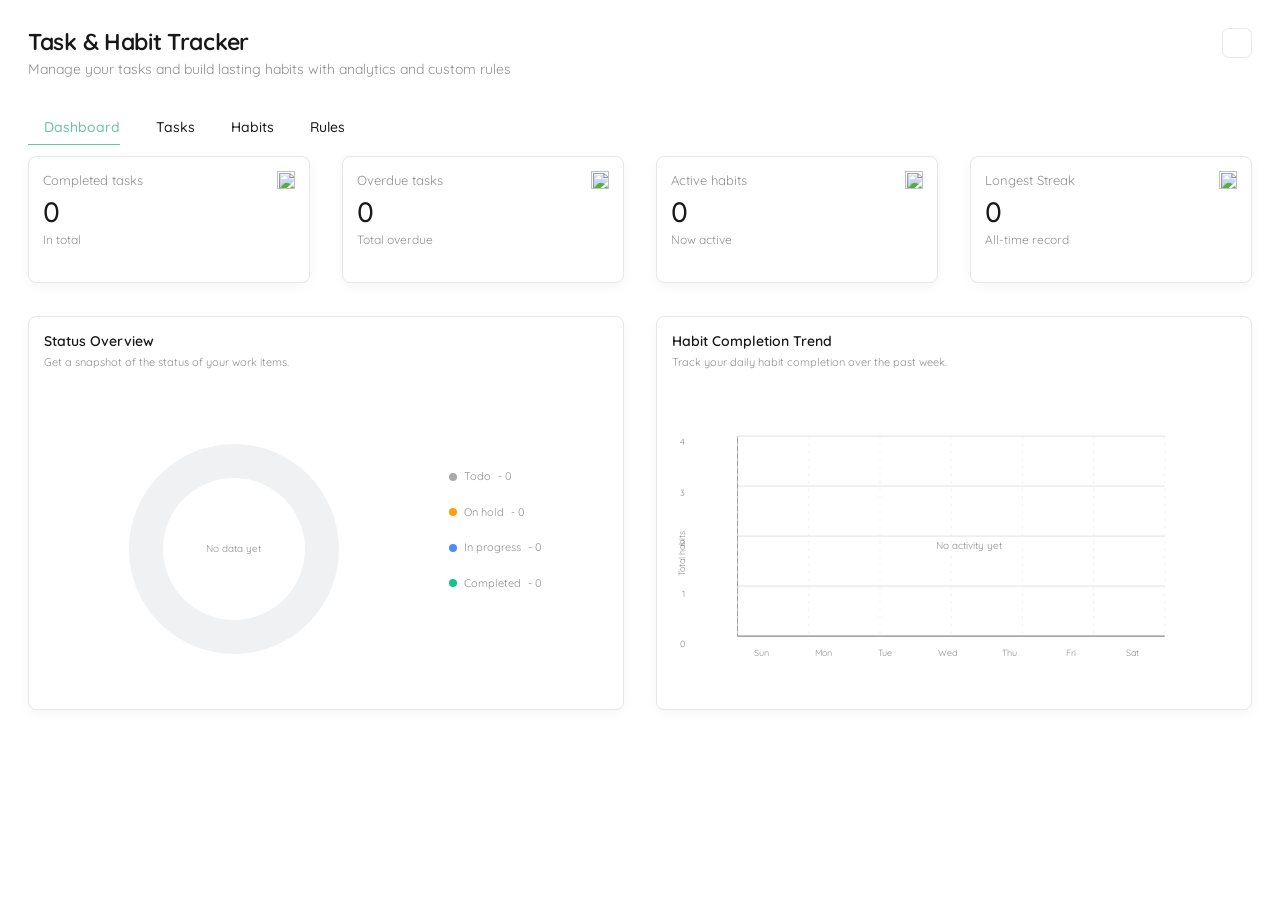
==== home.html @ b9ec8004 "TASK and HABBIT Tracker" ====
<!DOCTYPE html>
<html lang="en">
<head>
<meta charset="UTF-8">
<meta name="viewport" content="width=device-width, initial-scale=1.0">

<title>Task & Habit Tracker</title>
<link rel="preconnect" href="https://fonts.googleapis.com">
<link rel="preconnect" href="https://fonts.gstatic.com" crossorigin>
<link href="https://fonts.googleapis.com/css2?family=Lora:ital,wght@0,400..700;1,400..700&family=Manrope:wght@200..800&family=Quicksand:wght@300..700&display=swap" rel="stylesheet">
<script src="app.js"></script>
<link rel="stylesheet" href="styles.css">
</head>

<body>

<div class="app">

    <!-- HEADER -->
    <header class="header">
        <div class="brand">
            <h1>Task & Habit Tracker</h1>
            <p>Manage your tasks and build lasting habits with analytics and custom rules</p>
        </div>
        <button class="theme-button" id="themeButton" title="Toggle dark mode"></button>
    </header>

    <!-- NAVIGATION -->
    <nav class="nav">
        <button class="nav-button active" data-page="dashboard">
            <span id="dashboardIcon"></span> Dashboard
        </button>
        <button class="nav-button" data-page="tasks">
            <span id="tasksIcon"></span> Tasks
        </button>
        <button class="nav-button" data-page="habits">
            <span id="habitsIcon"></span> Habits
        </button>
        <button class="nav-button" data-page="rules">
            <span id="rulesIcon"></span> Rules
        </button>
    </nav>

    <!-- DASHBOARD -->
    <main class="page active" id="dashboard">
        <section class="stats">
            <div class="stat-card">
                <div>
                    <div class="stat-label">Completed tasks</div>
                    <div class="stat-value" id="completedCount">0</div>
                    <div class="stat-description">In total</div>
                </div>
                <span class="stat-icon green" id="completedIcon"></span>
            </div>

            <div class="stat-card">
                <div>
                    <div class="stat-label">Overdue tasks</div>
                    <div class="stat-value" id="overdueCount">0</div>
                    <div class="stat-description">Total overdue</div>
                </div>
                <span class="stat-icon red" id="overdueIcon"></span>
            </div>

            <div class="stat-card">
                <div>
                    <div class="stat-label">Active habits</div>
                    <div class="stat-value" id="activeHabitCount">0</div>
                    <div class="stat-description">Now active</div>
                </div>
                <span class="stat-icon blue" id="habitIcon"></span>
            </div>

            <div class="stat-card">
                <div>
                    <div class="stat-label">Longest Streak</div>
                    <div class="stat-value" id="longestStreak">0</div>
                    <div class="stat-description">All-time record</div>
                </div>
                <span class="stat-icon orange" id="streakIcon"></span>
            </div>
        </section>

        <section class="chart-grid">
            <!-- STATUS CHART -->
            <div class="chart-card">
                <div class="chart-title">Status Overview</div>
                <div class="chart-subtitle">Get a snapshot of the status of your work items.</div>

                <div class="donut-area">
                    <div class="donut" id="donutChart" aria-label="Task status chart has no data yet">
                        <span class="donut-empty-label">No data yet</span>
                    </div>

                    <div class="legend">
                        <div class="legend-row">
                            <span class="legend-dot gray"></span>
                            Todo <span id="todoLegendCount">(0)</span>
                        </div>
                        <div class="legend-row">
                            <span class="legend-dot orange"></span>
                            On hold <span id="holdLegendCount">(0)</span>
                        </div>
                        <div class="legend-row">
                            <span class="legend-dot blue"></span>
                            In progress <span id="progressLegendCount">(0)</span>
                        </div>
                        <div class="legend-row">
                            <span class="legend-dot green"></span>
                            Completed <span id="completeLegendCount">(0)</span>
                        </div>
                    </div>
                </div>
            </div>

            <!-- HABIT CHART -->
            <div class="chart-card">
                <div class="chart-title">Habit Completion Trend</div>
                <div class="chart-subtitle">Track your daily habit completion over the past week.</div>

                <div class="chart-plot">
                    <div class="chart-y-title">Total habits</div>
                    <div class="chart-y-ticks" aria-hidden="true">
                        <span>4</span><span>3</span><span>2</span><span>1</span><span>0</span>
                    </div>
                    <div class="line-chart">
                        <svg viewBox="0 0 600 200" preserveAspectRatio="none">
                            <line x1="40" y1="12"  x2="520" y2="12"  class="grid-line" />
                            <line x1="40" y1="52"  x2="520" y2="52"  class="grid-line" />
                            <line x1="40" y1="92"  x2="520" y2="92"  class="grid-line" />
                            <line x1="40" y1="132" x2="520" y2="132" class="grid-line" />
                            <line x1="40" y1="172" x2="520" y2="172" class="grid-line" />

                            <line x1="40" y1="12" x2="40" y2="172" class="axis-line" />
                            <line x1="40" y1="172" x2="520" y2="172" class="axis-line" />

                            <line x1="40"  y1="12" x2="40"  y2="172" class="vertical-grid-line" />
                            <line x1="120" y1="12" x2="120" y2="172" class="vertical-grid-line" />
                            <line x1="200" y1="12" x2="200" y2="172" class="vertical-grid-line" />
                            <line x1="280" y1="12" x2="280" y2="172" class="vertical-grid-line" />
                            <line x1="360" y1="12" x2="360" y2="172" class="vertical-grid-line" />
                            <line x1="440" y1="12" x2="440" y2="172" class="vertical-grid-line" />
                            <line x1="520" y1="12" x2="520" y2="172" class="vertical-grid-line" />

                            <polyline id="habitLine" class="chart-line" points="" />
                        </svg>

                        <div class="chart-tooltip" id="chartTooltip"></div>
                        <div class="chart-empty-state">No activity yet</div>
                    </div>

                    <div class="chart-day-labels" aria-hidden="true">
                        <span>Thu</span><span>Fri</span><span>Sat</span><span>Sun</span><span>Mon</span><span>Tue</span><span>Wed</span>
                    </div>
                </div>
            </div>
        </section>
    </main>

    <!-- TASK PAGE -->
    <main class="page" id="tasks">
        <section class="toolbar">
            <div class="filters">
                <div class="filter-label">
                    <span id="filterIcon"></span> Filters:
                </div>
                <select class="select" id="statusFilter">
                    <option value="all">All Status</option>
                    <option value="todo">Todo</option>
                    <option value="in progress">In progress</option>
                    <option value="on hold">On hold</option>
                    <option value="completed">Completed</option>
                </select>

                <select class="select" id="priorityFilter">
                    <option value="all">All Priority</option>
                    <option value="high">High</option>
                    <option value="medium">Medium</option>
                    <option value="low">Low</option>
                </select>
            </div>

            <div class="sort">
                <span id="sortIcon"></span> Sort by:
                <select class="select" id="sortSelect">
                    <option value="created">Created at</option>
                    <option value="due">Due date</option>
                    <option value="priority">Priority</option>
                    <option value="title">Title</option>
                    <option value="manual">Manual order</option>
                </select>
            </div>
        </section>

        <section>
            <div class="tasks-heading">
                <h2>Tasks</h2>
                <div class="task-actions">
                    <label class="search">
                        <span id="searchIcon"></span>
                        <input id="searchInput" type="text" placeholder="Search">
                    </label>
                    <button class="add-button" id="addTaskButton">
                        <span id="plusIcon"></span> Add task
                    </button>
                </div>
            </div>

            <div class="task-list" id="taskList"></div>
        </section>
    </main>

    <!-- HABITS PAGE -->
    <main class="page" id="habits">
        <section class="habit-toolbar">
            <div class="filters">
                <span class="filter-label">Filters:</span>
                <select class="select" id="habitFrequencyFilter" aria-label="Filter habits by frequency">
                    <option value="all">All Frequency</option>
                    <option value="daily">Daily</option>
                    <option value="weekly">Weekly</option>
                    <option value="custom">Custom</option>
                </select>
            </div>
            <label class="sort">
                <span id="habitSortIcon"></span> Sort by:
                <select class="select" id="habitSort" aria-label="Sort habits">
                    <option value="streak">Streak</option>
                    <option value="created">Created at</option>
                    <option value="asc">Ascending</option>
                    <option value="desc">Descending</option>
                </select>
            </label>
        </section>

        <div class="page-section-heading">
            <h2>Habits</h2>
            <div class="task-actions">
                <label class="search">
                    <span id="habitSearchIcon"></span>
                    <input id="habitSearch" type="search" placeholder="Search" aria-label="Search habits">
                </label>
                <button class="add-button" id="addHabitButton"><span id="habitPlusIcon"></span>Add habit</button>
            </div>
        </div>

        <div class="habit-list" id="habitList"></div>
    </main>

    <!-- RULES PAGE -->
    <main class="page" id="rules">
        <section class="habit-toolbar rules-toolbar">
            <div class="filters">
                <span class="filter-label">Filters:</span>
                <select class="select" id="ruleStatusFilter" aria-label="Filter rules by status">
                    <option value="all">All Status</option>
                    <option value="active">Active</option>
                    <option value="inactive">Inactive</option>
                </select>
                <select class="select" id="ruleSectionFilter" aria-label="Filter rules by section">
                    <option value="all">All Sections</option>
                    <option value="task">Task</option>
                    <option value="habit">Habit</option>
                </select>
            </div>
            <label class="sort">
                <span id="ruleSortIcon"></span> Sort by:
                <select class="select" id="ruleSort" aria-label="Sort rules">
                    <option value="asc">Ascending</option>
                    <option value="desc">Descending</option>
                </select>
            </label>
        </section>

        <div class="page-section-heading">
            <h2>Rules</h2>
            <div class="task-actions">
                <label class="search">
                    <input id="ruleSearch" type="search" placeholder="Search" aria-label="Search rules">
                </label>
                <button class="add-button" id="addRuleButton"><span id="rulePlusIcon"></span>Add rule</button>
            </div>
        </div>

        <div class="rules-list" id="rulesList"></div>
    </main>

</div>

<!-- TASK MODAL -->
<div class="overlay" id="taskModal">
    <div class="modal">
        <div class="modal-header">
            <div>
                <div class="modal-title" id="modalTitle">Add task</div>
                <div class="modal-subtitle">Add a new task with details, priority, and due date.</div>
            </div>
            <button class="close" id="closeModal">X</button>
        </div>

        <form id="taskForm">
            <div class="form-group">
                <label class="form-label">Task title <span class="required">*</span></label>
                <input class="input" id="taskTitle">
                <div class="error-message" id="titleError">Please fill this field</div>
            </div>

            <div class="form-group">
                <label class="form-label">Description</label>
                <textarea class="textarea" id="taskDescription"></textarea>
            </div>

            <div class="form-group">
                <label class="form-label">Due date <span class="required">*</span></label>
                <input class="input" id="taskDate" type="date">
                <div class="error-message" id="dateError">Please fill this field</div>
            </div>

            <div class="form-group">
                <label class="form-label">Priority <span class="required">*</span></label>
                <select class="form-select" id="taskPriority">
                    <option value="">Select priority</option>
                    <option value="high">High</option>
                    <option value="medium">Medium</option>
                    <option value="low">Low</option>
                </select>
                <div class="error-message" id="priorityError">Please fill this field</div>
            </div>

            <div class="form-group">
                <label class="form-label">Status</label>
                <select class="form-select" id="taskStatus">
                    <option value="todo">Todo</option>
                    <option value="in progress">In progress</option>
                    <option value="on hold">On hold</option>
                    <option value="completed">Completed</option>
                </select>
            </div>

            <div class="modal-actions">
                <button type="button" class="cancel" id="cancelModal">Cancel</button>
                <button type="submit" class="submit"><span id="submitText">Submit</span></button>
            </div>
        </form>
    </div>
</div>

<!-- HABIT EDITOR -->
<div class="overlay" id="habitModal">
    <div class="modal">
        <div class="modal-header">
            <div>
                <div class="modal-title" id="habitModalTitle">Add habit</div>
                <div class="modal-subtitle">Create a habit to track your weekly progress.</div>
            </div>
            <button class="close" type="button" data-close-habit aria-label="Close">X</button>
        </div>
        <form id="habitForm" novalidate>
            <div class="form-group">
                <label class="form-label" for="habitName">Habit name <span class="required">*</span></label>
                <input class="input" id="habitName" maxlength="80" placeholder="e.g. Morning workout">
                <div class="error-message" id="habitNameError">Please fill this field</div>
            </div>
            <div class="form-group">
                <label class="form-label" for="habitDescription">Description</label>
                <textarea class="textarea" id="habitDescription" rows="3" placeholder="Add a short description"></textarea>
            </div>
            <div class="form-group">
                <label class="form-label" for="habitFrequency">Frequency <span class="required">*</span></label>
                <select class="form-select" id="habitFrequency">
                    <option value="daily">Daily</option>
                    <option value="weekly">Weekly</option>
                    <option value="custom">Custom</option>
                </select>
            </div>
            <div class="form-group hidden" id="habitWeeklyDayGroup">
                <label class="form-label" for="habitWeeklyDay">Choose a day</label>
                <select class="form-select" id="habitWeeklyDay">
                    <option value="Mon">Monday</option><option value="Tue">Tuesday</option><option value="Wed">Wednesday</option><option value="Thu">Thursday</option><option value="Fri">Friday</option><option value="Sat">Saturday</option><option value="Sun">Sunday</option>
                </select>
            </div>
            <fieldset class="form-group day-picker hidden" id="habitDaysGroup">
                <legend class="form-label">Choose days</legend>
                <div class="weekday-options">
                    <label><input type="checkbox" name="habitDay" value="Mon"> Monday</label>
                    <label><input type="checkbox" name="habitDay" value="Tue"> Tuesday</label>
                    <label><input type="checkbox" name="habitDay" value="Wed"> Wednesday</label>
                    <label><input type="checkbox" name="habitDay" value="Thu"> Thursday</label>
                    <label><input type="checkbox" name="habitDay" value="Fri"> Friday</label>
                    <label><input type="checkbox" name="habitDay" value="Sat"> Saturday</label>
                    <label><input type="checkbox" name="habitDay" value="Sun"> Sunday</label>
                </div>
            </fieldset>
            <div class="modal-actions">
                <button type="button" class="cancel" data-close-habit>Cancel</button>
                <button type="submit" class="submit" id="saveHabitButton">Submit</button>
            </div>
        </form>
    </div>
</div>

<!-- RULE BUILDER -->
<div class="overlay" id="ruleModal">
    <div class="modal rule-modal">
        <div class="modal-header">
            <div>
                <div class="modal-title" id="ruleModalTitle">Add rule</div>
                <div class="modal-subtitle">Choose what to watch and what should happen.</div>
            </div>
            <button class="close" type="button" data-close-rule aria-label="Close">X</button>
        </div>
        <form id="ruleForm" novalidate>
            <div class="form-group">
                <label class="form-label" for="ruleName">Rule name <span class="required">*</span></label>
                <input class="input" id="ruleName" maxlength="80" placeholder="e.g. Urgent tasks alert">
                <div class="error-message" id="ruleNameError">Please fill this field</div>
            </div>
            <div class="form-group">
                <label class="form-label" for="ruleDescription">Description</label>
                <textarea class="textarea" id="ruleDescription" rows="2" placeholder="Describe what this rule does"></textarea>
            </div>
            <div class="form-group">
                <label class="form-label" for="ruleTarget">Choose section</label>
                <select class="form-select" id="ruleTarget"><option value="task">Task</option><option value="habit">Habit</option></select>
            </div>
            <section class="condition-builder">
                <div class="builder-heading"><strong>Condition</strong><select class="form-select logic-select" id="ruleLogic" aria-label="Condition logic"><option value="AND">AND</option><option value="OR">OR</option></select></div>
                <div id="ruleConditions"></div>
                <button class="text-link" type="button" id="addConditionButton"><span id="addConditionIcon"></span>Add condition</button>
            </section>
            <div class="form-row rule-action-row">
                <div class="form-group">
                    <label class="form-label" for="ruleAction">Action</label>
                    <select class="form-select" id="ruleAction"><option value="highlight">Highlight</option><option value="badge">Show badge</option></select>
                </div>
                <div class="form-group">
                    <label class="form-label" for="ruleColor">Color</label>
                    <select class="form-select" id="ruleColor"><option value="red">Red</option><option value="orange">Orange</option><option value="blue">Blue</option><option value="green">Green</option></select>
                </div>
            </div>
            <div class="modal-actions">
                <button type="button" class="cancel" data-close-rule>Cancel</button>
                <button type="submit" class="submit" id="saveRuleButton">Submit</button>
            </div>
        </form>
    </div>
</div>

<!-- DELETE MODAL -->
<div class="overlay" id="deleteModal">
    <div class="modal delete-modal">
        <div class="modal-header">
            <div class="modal-title">Delete</div>
            <button class="close" id="closeDelete">X</button>
        </div>
        <p id="deleteText">Are you sure you want to delete this item?</p>
        <div class="delete-actions">
            <button class="cancel" id="cancelDelete">Cancel</button>
            <button class="delete-confirm" id="confirmDelete">Delete</button>
        </div>
    </div>
</div>

<!-- TOAST -->
<div class="toast-container" id="toastContainer"></div>

<script>
/* =========================================
   ICONS
========================================= */
const icons = {
    dashboard: assetIcon("dashboard"),
    tasks: assetIcon("task"),
    habits: assetIcon("habits"),
    rules: assetIcon("rules"),
    check: assetIcon("completed"),
    alert: assetIcon("important"),
    target: assetIcon("habits_tracker"),
    flame: assetIcon("streak"),
    filter: assetIcon("filter"),
    sort: assetIcon("sort"),
    search: assetIcon("search"),
    plus: assetIcon("add_task"),
    calendar: assetIcon("calendar"),
    edit: assetIcon("edit"),
    trash: assetIcon("delete"),
    addCondition: assetIcon("add_condition"),
    moon: assetIcon("dark_theme"),
    sun: assetIcon("light_theme"),
    chevron: `<svg viewBox="0 0 24 24" fill="none" stroke="currentColor" stroke-width="1.8"><path d="m9 6 6 6-6 6"/></svg>`,
    grip: `<svg viewBox="0 0 24 24" fill="currentColor"><circle cx="8" cy="7" r="1.3"/><circle cx="16" cy="7" r="1.3"/><circle cx="8" cy="12" r="1.3"/><circle cx="16" cy="12" r="1.3"/><circle cx="8" cy="17" r="1.3"/><circle cx="16" cy="17" r="1.3"/></svg>`,
    habit_page: assetIcon("habits_tracker"),
    up:assetIcon("up"),
    down:assetIcon("down")
};

function assetIcon(filename) {
    return `<img class="asset-icon" src="./assests/${filename}.svg" alt="" aria-hidden="true">`;
}

dashboardIcon.innerHTML = icons.dashboard;
tasksIcon.innerHTML = icons.tasks;
habitsIcon.innerHTML = icons.habits;
rulesIcon.innerHTML = icons.rules;
completedIcon.innerHTML = icons.check;
overdueIcon.innerHTML = icons.alert;
habitIcon.innerHTML = icons.target;
streakIcon.innerHTML = icons.flame;
filterIcon.innerHTML = icons.filter;
sortIcon.innerHTML = icons.sort;
searchIcon.innerHTML = icons.search;
plusIcon.innerHTML = icons.plus;

/* =========================================
   DATA LOAD & STORAGE
========================================= */
function loadData(key) {
    try {
        const savedData = localStorage.getItem(key);
        return savedData ? JSON.parse(savedData) : [];
    } catch (error) {
        console.error(`Error loading ${key}:`, error);
        return [];
    }
}

let tasks = loadData("taskHabitTasks");
let habits = loadData("taskHabitHabits");
let rules = loadData("taskHabitRules");

let editingId = null;
let deletingTarget = null; // { type: 'task'|'habit'|'rule', id: id }
let editingHabitId = null;
let editingRuleId = null;

function saveTasks() { localStorage.setItem("taskHabitTasks", JSON.stringify(tasks)); }
function saveHabits() { localStorage.setItem("taskHabitHabits", JSON.stringify(habits)); }
function saveRules() { localStorage.setItem("taskHabitRules", JSON.stringify(rules)); }

function localDateKey(date = new Date()) {
    const year = date.getFullYear();
    const month = String(date.getMonth() + 1).padStart(2, "0");
    const day = String(date.getDate()).padStart(2, "0");
    return `${year}-${month}-${day}`;
}

function daysAgo(days) {
    const date = new Date();
    date.setDate(date.getDate() - days);
    return localDateKey(date);
}

function lastSevenDays() {
    return Array.from({ length: 7 }, (_, index) => {
        const date = new Date();
        date.setDate(date.getDate() - (6 - index));
        return {
            key: localDateKey(date),
            date: date.getDate(),
            weekday: date.toLocaleDateString("en-US", { weekday: "short" })
        };
    });
}

function habitIsDue(habit, date = new Date()) {
    const weekday = date.toLocaleDateString("en-US", { weekday: "short" });
    if (habit.frequency === "weekly") return weekday === (habit.weeklyDay || habit.days?.[0] || "Mon");
    if (habit.frequency !== "custom") return true;
    return (habit.days || []).includes(weekday);
}

function habitStreak(habit) {
    const completed = new Set(habit.completedDates || []);
    if (habit.frequency === "weekly") {
        const currentWeek = new Date();
        currentWeek.setHours(0, 0, 0, 0);
        currentWeek.setDate(currentWeek.getDate() - ((currentWeek.getDay() + 6) % 7));
        let streak = 0;
        for (let index = 0; index < 520; index++) {
            const start = new Date(currentWeek);
            start.setDate(start.getDate() - index * 7);
            const doneThisWeek = [...completed].some(key => {
                const date = new Date(`${key}T00:00:00`);
                return date >= start && date < new Date(start.getTime() + 7 * 86400000);
            });
            if (!doneThisWeek) {
                if (index === 0) continue;
                break;
            }
            streak++;
        }
        return streak;
    }
    let date = new Date();
    date.setHours(0, 0, 0, 0);
    if (!completed.has(localDateKey(date))) date.setDate(date.getDate() - 1);
    let streak = 0;
    for (let day = 0; day < 3660; day++) {
        if (habitIsDue(habit, date)) {
            if (!completed.has(localDateKey(date))) break;
            streak++;
        }
        date.setDate(date.getDate() - 1);
    }
    return streak;
}

function ruleMatches(rule, item) {
    const tests = (rule.conditions || []).map(condition => {
        let actual = item[condition.field];
        let expected = condition.value;
        if (condition.field === "streak") actual = habitStreak(item);
        if (condition.field === "completedToday") actual = (item.completedDates || []).includes(localDateKey());
        if (condition.value === "today") expected = localDateKey();
        if (condition.value === "yesterday") expected = daysAgo(1);
        if (condition.field === "streak") expected = Number(expected);
        switch (condition.operator) {
            case "notEquals": return String(actual) !== String(expected);
            case "lt": return condition.field === "streak" ? Number(actual) < Number(expected) : String(actual) < String(expected);
            case "lte": return condition.field === "streak" ? Number(actual) <= Number(expected) : String(actual) <= String(expected);
            case "gt": return condition.field === "streak" ? Number(actual) > Number(expected) : String(actual) > String(expected);
            case "gte": return condition.field === "streak" ? Number(actual) >= Number(expected) : String(actual) >= String(expected);
            case "contains": return String(actual).toLowerCase().includes(String(expected).toLowerCase());
            default: return String(actual) === String(expected);
        }
    });
    if (!tests.length) return false;
    return rule.logic === "OR" ? tests.some(Boolean) : tests.every(Boolean);
}

function matchingRule(section, item, action) {
    return rules.find(rule => rule.enabled && rule.section === section && rule.action === action && ruleMatches(rule, item));
}

/* =========================================
   NAVIGATION & THEME
========================================= */
document.querySelectorAll(".nav-button").forEach(button => {
    button.addEventListener("click", () => {
        const page = button.dataset.page;
        document.querySelectorAll(".nav-button").forEach(btn => btn.classList.remove("active"));
        document.querySelectorAll(".page").forEach(section => section.classList.remove("active"));
        button.classList.add("active");
        document.getElementById(page).classList.add("active");
    });
});

function updateThemeIcon() {
    themeButton.innerHTML = document.body.classList.contains("dark") ? icons.sun : icons.moon;
}
updateThemeIcon();

themeButton.addEventListener("click", () => {
    document.body.classList.toggle("dark");
    localStorage.setItem("darkMode", document.body.classList.contains("dark"));
    updateThemeIcon();
});

if (localStorage.getItem("darkMode") === "true") {
    document.body.classList.add("dark");
    updateThemeIcon();
}

/* =========================================
   TASKS
========================================= */
function getFilteredTasks() {
    const search = document.getElementById("searchInput").value.trim().toLowerCase();
    const status = document.getElementById("statusFilter").value;
    const priority = document.getElementById("priorityFilter").value;
    const sort = document.getElementById("sortSelect").value;
    const filtered = tasks.filter(task => {
        const matchesSearch = (task.title || "").toLowerCase().includes(search) || (task.description || "").toLowerCase().includes(search);
        return matchesSearch && (status === "all" || task.status === status) && (priority === "all" || task.priority === priority);
    });
    if (sort === "created") filtered.sort((a, b) => (b.createdAt || 0) - (a.createdAt || 0));
    else if (sort === "due") filtered.sort((a, b) => new Date(a.dueDate) - new Date(b.dueDate));
    else if (sort === "title") filtered.sort((a, b) => a.title.localeCompare(b.title));
    else if (sort === "priority") {
        const values = { high: 1, medium: 2, low: 3 };
        filtered.sort((a, b) => values[a.priority] - values[b.priority]);
    }
    return filtered;
}

function renderTasks() {
    const list = document.getElementById("taskList");
    const filtered = getFilteredTasks();

    if (!filtered.length) {
        list.innerHTML = `
            <div class="empty">
                <div class="empty-icon">${icons.tasks}</div>
                <div class="empty-text">No tasks found. Create your first task to get started</div>
            </div>`;
        return;
    }

    list.innerHTML = filtered.map(createTaskHTML).join("");
    attachTaskEvents();
}

function createTaskHTML(task, index) {
    const highlightRule = matchingRule("task", task, "highlight");
    const priorityText = task.priority ? (task.priority.charAt(0).toUpperCase() + task.priority.slice(1)) : "None";
    const date = task.dueDate ? new Date(task.dueDate).toLocaleDateString("en-GB") : "No Date";
    const moveUpDisabled = index === 0 ? "disabled" : "";
    const moveDownDisabled = index === getFilteredTasks().length - 1 ? "disabled" : "";

    return `
        <article class="task-card ${highlightRule ? `rule-highlight-${highlightRule.color}` : ""}" draggable="true" data-id="${task.id}">
            <div class="task-top">
                <div class="drag-handle">${icons.grip}</div>
                <div class="task-main">
                    <div class="task-title">${escapeHTML(task.title)}</div>
                    <div class="task-description">${escapeHTML(task.description || "")}</div>
                    <div class="task-meta">
                        <span class="badge ${task.priority}">${priorityText}</span>
                        <span class="date">${icons.calendar} ${date}</span>
                    </div>
                </div>
                <div class="task-controls">
                    <button class="move-task move-task-up" title="Move up" aria-label="Move task up" ${moveUpDisabled}>${icons.up}</button>
                    <button class="move-task move-task-down" title="Move down" aria-label="Move task down" ${moveDownDisabled}>${icons.down}</button>
                    <button class="icon-button expand-task" title="Expand">${icons.chevron}</button>
                    <button class="icon-button edit-task" title="Edit">${icons.edit}</button>
                    <button class="icon-button delete delete-task" title="Delete">${icons.trash}</button>
                </div>
            </div>

            <div class="status-row">
                <span class="status-label">Status</span>
                <select class="status-select inline-status" data-id="${task.id}">
                    <option value="todo" ${task.status === "todo" ? "selected" : ""}>Todo</option>
                    <option value="in progress" ${task.status === "in progress" ? "selected" : ""}>In progress</option>
                    <option value="on hold" ${task.status === "on hold" ? "selected" : ""}>On hold</option>
                    <option value="completed" ${task.status === "completed" ? "selected" : ""}>Completed</option>
                </select>
            </div>

            <button class="subtasks-toggle">
                ${icons.chevron} Subtasks (${(task.subtasks || []).length})
            </button>

            <div class="subtask-area">
                <div class="subtask-input-row">
                    <input class="subtask-input" placeholder="Add subtask">
                    <button class="subtask-add">${icons.plus}</button>
                </div>
                <div class="subtask-list">
                    ${(task.subtasks || []).map((sub, subIndex) => `
                        <label class="subtask">
                            <input type="checkbox" ${sub.completed ? "checked" : ""} data-subtask="${subIndex}">
                            <span>${escapeHTML(sub.title)}</span>
                        </label>
                    `).join("")}
                </div>
            </div>
        </article>`;
}

function attachTaskEvents() {
    document.querySelectorAll(".expand-task").forEach(button => {
        button.addEventListener("click", e => {
            e.stopPropagation();
            button.closest(".task-card").classList.toggle("expanded");
        });
    });

    document.querySelectorAll(".edit-task").forEach(button => {
        button.addEventListener("click", e => {
            e.stopPropagation();
            const id = Number(button.closest(".task-card").dataset.id);
            openEditModal(id);
        });
    });

    document.querySelectorAll(".delete-task").forEach(button => {
        button.addEventListener("click", e => {
            e.stopPropagation();
            const id = Number(button.closest(".task-card").dataset.id);
            openGenericDeleteModal('task', id);
        });
    });

    document.querySelectorAll(".move-task").forEach(button => {
        button.addEventListener("click", e => {
            e.stopPropagation();
            const taskId = Number(button.closest(".task-card").dataset.id);
            const direction = button.classList.contains("move-task-up") ? "up" : "down";
            moveTask(taskId, direction);
        });
    });

    document.querySelectorAll(".inline-status").forEach(select => {
        select.addEventListener("change", () => {
            const id = Number(select.dataset.id);
            const task = tasks.find(t => t.id === id);
            if (task) {
                task.status = select.value;
                saveTasks();
                renderTasks();
                updateDashboard();
            }
        });
    });

    document.querySelectorAll(".subtasks-toggle").forEach(button => {
        button.addEventListener("click", () => button.closest(".task-card").classList.toggle("expanded"));
    });

    document.querySelectorAll(".subtask-add").forEach(button => {
        button.addEventListener("click", () => {
            const card = button.closest(".task-card");
            const id = Number(card.dataset.id);
            const input = card.querySelector(".subtask-input");
            const value = input.value.trim();
            if (!value) return;
            const task = tasks.find(t => t.id === id);
            if (task) {
                task.subtasks = task.subtasks || [];
                task.subtasks.push({ title: value, completed: false });
                saveTasks();
                renderTasks();
                const newCard = document.querySelector(`.task-card[data-id="${id}"]`);
                if (newCard) newCard.classList.add("expanded");
            }
        });
    });

    document.querySelectorAll(".subtask input").forEach(input => {
        input.addEventListener("change", () => {
            const card = input.closest(".task-card");
            const id = Number(card.dataset.id);
            const index = Number(input.dataset.subtask);
            const task = tasks.find(t => t.id === id);
            if (task && task.subtasks[index]) {
                task.subtasks[index].completed = input.checked;
                saveTasks();
            }
        });
    });

    enableDragDrop();
}

function moveTask(taskId, direction) {
    const visible = getFilteredTasks();
    const currentIndex = visible.findIndex(task => task.id === taskId);
    if (currentIndex < 0) return;
    const nextIndex = direction === "up" ? currentIndex - 1 : currentIndex + 1;
    if (nextIndex < 0 || nextIndex >= visible.length) return;
    
    const visibleIds = visible.map(task => task.id);
    const [movedId] = visibleIds.splice(currentIndex, 1);
    visibleIds.splice(nextIndex, 0, movedId);

    const visibleSet = new Set(visible.map(task => task.id));
    const reorderedVisible = visibleIds.map(id => tasks.find(task => task.id === id));
    let visibleIndex = 0;
    tasks = tasks.map(task => visibleSet.has(task.id) ? reorderedVisible[visibleIndex++] : task);

    const sortSelect = document.getElementById("sortSelect");
    if (sortSelect) sortSelect.value = "manual";
    saveTasks();
    renderTasks();
    updateDashboard();
}

function enableDragDrop() {
    const cards = document.querySelectorAll(".task-card");
    let draggedId = null;

    cards.forEach(card => {
        card.addEventListener("dragstart", e => {
            draggedId = Number(card.dataset.id);
            e.dataTransfer.effectAllowed = "move";
            card.classList.add("dragging");
        });

        card.addEventListener("dragover", e => {
            e.preventDefault();
            if (Number(card.dataset.id) !== draggedId) {
                card.classList.add("drag-over");
            }
        });

        card.addEventListener("dragleave", () => card.classList.remove("drag-over"));

        card.addEventListener("drop", e => {
            e.preventDefault();
            const targetId = Number(card.dataset.id);
            if (!draggedId || draggedId === targetId) return;

            const visible = getFilteredTasks();
            const fromIndex = visible.findIndex(t => t.id === draggedId);
            const toIndex = visible.findIndex(t => t.id === targetId);
            if (fromIndex >= 0 && toIndex >= 0) {
                const rect = card.getBoundingClientRect();
                const insertAfter = e.clientY > rect.top + rect.height / 2;
                const visibleIds = visible.map(t => t.id);
                const [moved] = visibleIds.splice(fromIndex, 1);
                let dest = visibleIds.indexOf(targetId);
                if (insertAfter) dest++;
                visibleIds.splice(dest, 0, moved);

                const visibleSet = new Set(visible.map(task => task.id));
                const reorderedVisible = visibleIds.map(id => tasks.find(task => task.id === id));
                let idx = 0;
                tasks = tasks.map(task => visibleSet.has(task.id) ? reorderedVisible[idx++] : task);

                document.getElementById("sortSelect").value = "manual";
                saveTasks();
                renderTasks();
                updateDashboard();
            }
        });

        card.addEventListener("dragend", () => {
            draggedId = null;
            document.querySelectorAll(".task-card").forEach(c => c.classList.remove("dragging", "drag-over"));
        });
    });
}

/* =========================================
   TASK MODAL
========================================= */
addTaskButton.addEventListener("click", () => openAddModal());

function openAddModal() {
    editingId = null;
    modalTitle.textContent = "Add task";
    submitText.textContent = "Submit";
    taskForm.reset();
    clearErrors();
    taskModal.classList.add("show");
    setTimeout(() => taskTitle.focus(), 50);
}

function openEditModal(id) {
    const task = tasks.find(t => t.id === id);
    if (!task) return;
    editingId = id;
    modalTitle.textContent = "Edit task";
    submitText.textContent = "Save";
    taskTitle.value = task.title;
    taskDescription.value = task.description || "";
    taskDate.value = task.dueDate || "";
    taskPriority.value = task.priority || "";
    taskStatus.value = task.status || "todo";
    clearErrors();
    taskModal.classList.add("show");
}

closeModal.addEventListener("click", closeTaskModal);
cancelModal.addEventListener("click", closeTaskModal);
taskModal.addEventListener("click", e => { if (e.target === taskModal) closeTaskModal(); });

function closeTaskModal() {
    taskModal.classList.remove("show");
    editingId = null;
}

taskForm.addEventListener("submit", e => {
    e.preventDefault();
    clearErrors();
    let valid = true;

    if (!taskTitle.value.trim()) { showError(taskTitle, titleError); valid = false; }
    if (!taskDate.value) { showError(taskDate, dateError); valid = false; }
    if (!taskPriority.value) { showError(taskPriority, priorityError); valid = false; }

    if (!valid) return;

    if (editingId !== null) {
        const task = tasks.find(t => t.id === editingId);
        if (task) {
            task.title = taskTitle.value.trim();
            task.description = taskDescription.value.trim();
            task.dueDate = taskDate.value;
            task.priority = taskPriority.value;
            task.status = taskStatus.value;
            showToast("All set! Your changes have been saved successfully!");
        }
    } else {
        tasks.push({
            id: Date.now(),
            title: taskTitle.value.trim(),
            description: taskDescription.value.trim(),
            dueDate: taskDate.value,
            priority: taskPriority.value,
            status: taskStatus.value,
            subtasks: [],
            createdAt: Date.now()
        });
        showToast(`Nice work! Your new task "${taskTitle.value.trim()}" is now in the list!`);
    }

    saveTasks();
    closeTaskModal();
    renderTasks();
    updateDashboard();
});

function showError(input, error) {
    if (input) input.classList.add("form-error");
    if (error) error.classList.add("show");
}

function clearErrors() {
    document.querySelectorAll(".form-error").forEach(el => el.classList.remove("form-error"));
    document.querySelectorAll(".error-message").forEach(el => el.classList.remove("show"));
}

/* =========================================
   GENERIC DELETE MODAL (Tasks, Habits, Rules)
========================================= */
function openGenericDeleteModal(type, id) {
    deletingTarget = { type, id };
    let name = "this item";
    if (type === 'task') {
        const task = tasks.find(t => t.id === id);
        if (task) name = `the task "${task.title}"`;
    } else if (type === 'habit') {
        const habit = habits.find(h => String(h.id) === String(id));
        if (habit) name = `the habit "${habit.name}"`;
    } else if (type === 'rule') {
        const rule = rules.find(r => String(r.id) === String(id));
        if (rule) name = `the rule "${rule.name}"`;
    }

    deleteText.textContent = `Are you sure you want to delete ${name}?`;
    deleteModal.classList.add("show");
}

function closeDeleteModal() {
    deleteModal.classList.remove("show");
    deletingTarget = null;
}

closeDelete.addEventListener("click", closeDeleteModal);
cancelDelete.addEventListener("click", closeDeleteModal);

confirmDelete.addEventListener("click", () => {
    if (!deletingTarget) return;

    if (deletingTarget.type === 'task') {
        tasks = tasks.filter(t => t.id !== deletingTarget.id);
        saveTasks();
        renderTasks();
    } else if (deletingTarget.type === 'habit') {
        habits = habits.filter(h => String(h.id) !== String(deletingTarget.id));
        saveHabits();
        renderHabits();
    } else if (deletingTarget.type === 'rule') {
        rules = rules.filter(r => String(r.id) !== String(deletingTarget.id));
        saveRules();
        renderRules();
    }

    updateDashboard();
    closeDeleteModal();
    showToast("Done! Your item has been removed.");
});

searchInput.addEventListener("input", renderTasks);
statusFilter.addEventListener("change", renderTasks);
priorityFilter.addEventListener("change", renderTasks);
sortSelect.addEventListener("change", renderTasks);

/* =========================================
   DASHBOARD
========================================= */
function updateDashboard() {
    const completed = tasks.filter(t => t.status === "completed").length;
    const todo = tasks.filter(t => t.status === "todo").length;
    const progress = tasks.filter(t => t.status === "in progress").length;
    const hold = tasks.filter(t => t.status === "on hold").length;

    const today = new Date();
    today.setHours(0, 0, 0, 0);

    const overdue = tasks.filter(t => new Date(t.dueDate) < today && t.status !== "completed").length;

    completedCount.textContent = completed;
    overdueCount.textContent = overdue;
    activeHabitCount.textContent = habits.length;
    longestStreak.textContent = Math.max(0, ...habits.map(habitStreak));

    document.getElementById("todoLegendCount").textContent = `- ${todo}`;
    document.getElementById("holdLegendCount").textContent = `- ${hold}`;
    document.getElementById("progressLegendCount").textContent = `- ${progress}`;
    document.getElementById("completeLegendCount").textContent = `- ${completed}`;

    updateDonut(todo, hold, progress, completed);
    updateHabitTrend();
}

function updateDonut(todo, hold, progress, completed) {
    const donut = document.getElementById("donutChart");
    if (!donut) return;

    const total = todo + hold + progress + completed;
    const label = donut.querySelector(".donut-empty-label");

    if (!total) {
        donut.classList.add("empty-data");
        donut.style.background = "";
        donut.setAttribute("aria-label", "Task status chart has no data yet");
        if (label) label.style.display = "grid";
        donut.title = "No tasks available";
        return;
    }

    donut.classList.remove("empty-data");
    const segments = [
        { name: "Todo", value: todo, color: "#aaa" },
        { name: "On hold", value: hold, color: "#f2a900" },
        { name: "In progress", value: progress, color: "#1d9bf0" },
        { name: "Completed", value: completed, color: "#0fc68c" }
    ];

    let current = 0;
    const gradientParts = segments.map(segment => {
        if (!segment.value) return null;
        const start = (current / total) * 100;
        current += segment.value;
        const end = (current / total) * 100;
        return `${segment.color} ${start}% ${end}%`;
    }).filter(Boolean);

    donut.style.background = `conic-gradient(${gradientParts.join(", ")})`;
    donut.setAttribute("aria-label", `Task status chart with ${total} tasks`);
    if (label) label.style.display = "none";

    const hoverDetails = segments
        .map(s => `${s.name}: ${s.value} (${Math.round((s.value / total) * 100 || 0)}%)`)
        .join("\n");
    donut.title = `Total Tasks: ${total}\n${hoverDetails}`;
}

function updateHabitTrend() {
    const line = document.getElementById("habitLine");
    const emptyState = document.querySelector(".chart-empty-state");
    if (!line) return;

    const days = lastSevenDays();
    const trend = days.map(day => habits.filter(habit => (habit.completedDates || []).includes(day.key)).length);
    const maxValue = Math.max(1, ...trend, 4);
    const svg = line.ownerSVGElement;
    const labels = document.querySelector(".chart-day-labels");
    if (labels) labels.innerHTML = days.map(day => `<span>${day.weekday}</span>`).join("");

    if (!habits.length) {
        line.setAttribute("points", "");
        if (svg) svg.querySelectorAll(".chart-point-dynamic").forEach(point => point.remove());
        if (emptyState) emptyState.style.display = "grid";
        return;
    }
    if (emptyState) emptyState.style.display = "none";

    const coordinates = trend.map((value, index) => ({
        x: 40 + index * 80,
        y: 172 - (value / maxValue) * 160,
        value,
        day: days[index]
    }));
    line.setAttribute("points", coordinates.map(point => `${point.x},${point.y}`).join(" "));

    if (svg) {
        svg.querySelectorAll(".chart-point-dynamic").forEach(point => point.remove());
        coordinates.forEach(point => {
            const circle = document.createElementNS("http://www.w3.org/2000/svg", "circle");
            circle.setAttribute("class", "chart-point chart-point-dynamic");
            circle.setAttribute("cx", point.x);
            circle.setAttribute("cy", point.y);
            circle.setAttribute("r", "4");
            circle.setAttribute("fill", "var(--blue)");
            circle.setAttribute("stroke", "var(--surface)");
            circle.setAttribute("stroke-width", "1.5");
            
            const showTooltip = () => {
                const tooltip = document.getElementById("chartTooltip");
                const chart = circle.closest(".line-chart");
                if (!tooltip || !chart) return;
                tooltip.textContent = `${point.day.weekday}: ${point.value} completed`;
                tooltip.style.left = `${(point.x / 600) * chart.clientWidth}px`;
                tooltip.style.top = `${(point.y / 200) * chart.clientHeight - 4}px`;
                tooltip.style.opacity = "1";
            };

            circle.addEventListener("mouseenter", showTooltip);
            circle.addEventListener("mouseleave", () => {
                const tooltip = document.getElementById("chartTooltip");
                if (tooltip) tooltip.style.opacity = "0";
            });
            svg.appendChild(circle);
        });
    }
}

/* =========================================
   HABITS VIEW
========================================= */
function habitFrequencyLabel(habit) {
    if (habit.frequency === "custom") return `Custom · ${(habit.days || []).join(", ")}`;
    if (habit.frequency === "weekly") return `Weekly · ${habit.weeklyDay || habit.days?.[0] || "Mon"}`;
    return "Daily";
}

function renderHabits() {
    const list = document.getElementById("habitList");
    if (!list) return;
    const frequency = document.getElementById("habitFrequencyFilter").value;
    const search = document.getElementById("habitSearch").value.trim().toLowerCase();
    const sort = document.getElementById("habitSort").value;

    let visible = habits.filter(habit => {
        const matchesFrequency = frequency === "all" || habit.frequency === frequency;
        const matchesSearch = `${habit.name} ${habit.description || ""}`.toLowerCase().includes(search);
        return matchesFrequency && matchesSearch;
    });

    if (sort === "streak") visible.sort((a, b) => habitStreak(b) - habitStreak(a));
    if (sort === "created") visible.sort((a, b) => (b.createdAt || 0) - (a.createdAt || 0));
    if (sort === "asc") visible.sort((a, b) => a.name.localeCompare(b.name));
    if (sort === "desc") visible.sort((a, b) => b.name.localeCompare(a.name));

    list.innerHTML = visible.length ? visible.map(habit => {
        const streak = habitStreak(habit);
        const highlight = matchingRule("habit", { ...habit, streak }, "highlight");
        const badge = matchingRule("habit", { ...habit, streak }, "badge");
        const todayDone = (habit.completedDates || []).includes(localDateKey());
        
        const week = lastSevenDays().map(day => {
            const done = (habit.completedDates || []).includes(day.key);
            const due = habitIsDue(habit, new Date(`${day.key}T00:00:00`));
            const missed = due && day.key < localDateKey() && !done && habit.frequency !== "weekly";
            const disabled = day.key > localDateKey() || !due;
            return `<button class="habit-day ${done ? "done" : ""} ${missed ? "missed" : ""} ${day.key === localDateKey() ? "today" : ""}" data-habit-day="${habit.id}" data-day="${day.key}" title="${day.weekday}, ${day.date}${due ? "" : " · Rest day"}" ${disabled ? "disabled" : ""}><strong>${day.date}</strong><small>${day.weekday}</small></button>`;
        }).join("");

        const colorClass = highlight ? `rule-highlight-${highlight.color}` : "";
        return `
            <article class="habit-entry ${colorClass}" data-habit-card="${habit.id}">
                <div class="habit-entry-main">
                    <div class="habit-entry-title-row">
                        <div>
                            <h3 class="habit-entry-title">${escapeHTML(habit.name)}</h3>
                            <p class="habit-entry-description">${escapeHTML(habit.description || "")}</p>
                        </div>
                        <div class="habit-entry-actions">
                            <span class="habit-frequency-tag">${escapeHTML(habitFrequencyLabel(habit))}</span>
                            ${badge ? `<span class="rule-badge ${badge.color}">${escapeHTML(badge.name)}</span>` : ""}
                            <button class="icon-button habit-edit" data-edit-habit="${habit.id}" title="Edit habit">${icons.edit}</button>
                            <button class="icon-button delete habit-delete" data-delete-habit="${habit.id}" title="Delete habit">${icons.trash}</button>
                        </div>
                    </div>
                    <div class="habit-entry-meta">
                        <span>${habit.frequency === "weekly" ? "Weekly" : habit.frequency === "custom" ? "Custom" : "Daily"}</span>
                        <span class="streak-chip">${streak} ${habit.frequency === "weekly" ? "week" : "day"} streak</span>
                    </div>
                    <div class="habit-week-label">Last 7 days</div>
                    <div class="habit-week-grid">${week}</div>
                </div>
                <button class="habit-complete-button ${todayDone ? "completed" : ""}" data-complete-habit="${habit.id}" ${!habitIsDue(habit) ? 'disabled title="Not scheduled today"' : ""}>${todayDone ? "Completed" : "Mark complete"}</button>
            </article>`;
    }).join("") : `<div class="empty"><div class="empty-icon">${icons.habit_page}</div><div class="empty-text">No habits found. Add a habit to start a streak.</div></div>`;

    list.querySelectorAll("[data-habit-day]").forEach(button => button.addEventListener("click", () => toggleHabitDate(button.dataset.habitDay, button.dataset.day)));
    list.querySelectorAll("[data-complete-habit]").forEach(button => button.addEventListener("click", () => toggleHabitDate(button.dataset.completeHabit, localDateKey())));
    list.querySelectorAll("[data-edit-habit]").forEach(button => button.addEventListener("click", () => openHabitEditor(button.dataset.editHabit)));
    list.querySelectorAll("[data-delete-habit]").forEach(button => button.addEventListener("click", () => openGenericDeleteModal('habit', button.dataset.deleteHabit)));
}

function toggleHabitDate(id, day) {
    const habit = habits.find(item => String(item.id) === String(id));
    if (!habit || day > localDateKey()) return;
    if (!habitIsDue(habit, new Date(`${day}T00:00:00`))) return;
    habit.completedDates = habit.completedDates || [];
    const index = habit.completedDates.indexOf(day);
    if (index >= 0) habit.completedDates.splice(index, 1);
    else habit.completedDates.push(day);
    saveHabits();
    renderHabits();
    updateDashboard();
}

function openHabitEditor(id = null) {
    editingHabitId = id;
    const habit = id ? habits.find(item => String(item.id) === String(id)) : null;
    document.getElementById("habitForm").reset();
    clearErrors();
    document.getElementById("habitModalTitle").textContent = habit ? "Edit habit" : "Add habit";
    document.getElementById("saveHabitButton").textContent = habit ? "Save" : "Submit";
    document.getElementById("habitName").value = habit?.name || "";
    document.getElementById("habitDescription").value = habit?.description || "";
    document.getElementById("habitFrequency").value = habit?.frequency || "daily";
    document.getElementById("habitWeeklyDay").value = habit?.weeklyDay || habit?.days?.[0] || "Mon";
    document.querySelectorAll("[name=habitDay]").forEach(input => input.checked = Boolean(habit?.days?.includes(input.value)));
    document.getElementById("habitWeeklyDayGroup").classList.toggle("hidden", document.getElementById("habitFrequency").value !== "weekly");
    document.getElementById("habitDaysGroup").classList.toggle("hidden", document.getElementById("habitFrequency").value !== "custom");
    document.getElementById("habitModal").classList.add("show");
}

function closeHabitEditor() {
    document.getElementById("habitModal").classList.remove("show");
    editingHabitId = null;
    clearErrors();
}

/* =========================================
   RULES VIEW
========================================= */
function conditionFieldOptions(section) {
    return section === "task"
        ? [["priority", "Priority"], ["status", "Status"], ["dueDate", "Due Date"]]
        : [["frequency", "Frequency"], ["streak", "Streak"], ["completedToday", "Completed today"]];
}

function conditionValueControl(section, field, value) {
    let choices = [];
    if (field === "priority") choices = [["high", "High"], ["medium", "Medium"], ["low", "Low"]];
    if (field === "status") choices = [["todo", "Todo"], ["in progress", "In progress"], ["on hold", "On hold"], ["completed", "Completed"]];
    if (field === "frequency") choices = [["daily", "Daily"], ["weekly", "Weekly"], ["custom", "Custom"]];
    if (field === "dueDate") choices = [["today", "Today"], ["yesterday", "Yesterday"]];
    if (field === "completedToday") choices = [["true", "Yes"], ["false", "No"]];
    if (field === "streak") return `<input class="form-input condition-value" type="number" min="0" value="${escapeHTML(value ?? "7")}" aria-label="Condition value">`;
    return `<select class="form-select condition-value" aria-label="Condition value">${choices.map(([key, label]) => `<option value="${key}" ${String(value ?? choices[0]?.[0]) === key ? "selected" : ""}>${label}</option>`).join("")}</select>`;
}

function renderConditionRows(conditions = []) {
    const target = document.getElementById("ruleTarget").value;
    const defaults = conditions.length ? conditions : [{ field: target === "task" ? "priority" : "frequency", operator: "equals", value: target === "task" ? "high" : "daily" }];
    document.getElementById("ruleConditions").innerHTML = defaults.map((condition, index) => `
        <div class="condition-row" data-condition-index="${index}">
            <select class="form-select condition-field" aria-label="Condition field">${conditionFieldOptions(target).map(([key, label]) => `<option value="${key}" ${condition.field === key ? "selected" : ""}>${label}</option>`).join("")}</select>
            <select class="form-select condition-operator" aria-label="Condition operator">
                <option value="equals" ${condition.operator === "equals" ? "selected" : ""}>Equals to</option>
                <option value="notEquals" ${condition.operator === "notEquals" ? "selected" : ""}>Does not equal</option>
                <option value="lt" ${condition.operator === "lt" ? "selected" : ""}>Less than</option>
                <option value="lte" ${condition.operator === "lte" ? "selected" : ""}>Less than or equal</option>
                <option value="gt" ${condition.operator === "gt" ? "selected" : ""}>Greater than</option>
                <option value="gte" ${condition.operator === "gte" ? "selected" : ""}>Greater than or equal</option>
            </select>
            <span class="condition-value-wrap">${conditionValueControl(target, condition.field, condition.value)}</span>
            <button class="remove-condition" type="button" data-remove-condition="${index}" title="Remove condition">X</button>
        </div>`).join("");

    document.querySelectorAll(".condition-field").forEach(select => select.addEventListener("change", () => {
        const saved = readRuleConditions();
        const index = Number(select.closest(".condition-row").dataset.conditionIndex);
        saved[index] = { ...saved[index], field: select.value, value: undefined };
        renderConditionRows(saved);
    }));
    document.querySelectorAll("[data-remove-condition]").forEach(button => button.addEventListener("click", () => {
        const saved = readRuleConditions();
        saved.splice(Number(button.dataset.removeCondition), 1);
        renderConditionRows(saved);
    }));
}

function readRuleConditions() {
    return [...document.querySelectorAll(".condition-row")].map(row => ({
        field: row.querySelector(".condition-field").value,
        operator: row.querySelector(".condition-operator").value,
        value: row.querySelector(".condition-value").value
    }));
}

function ruleSummary(rule) {
    const names = Object.fromEntries(conditionFieldOptions(rule.section).map(([key, label]) => [key, label]));
    const parts = (rule.conditions || []).map(condition => `${names[condition.field] || condition.field} ${condition.operator} ${condition.value}`);
    return `${rule.section === "task" ? "Task" : "Habit"} · ${parts.join(` ${rule.logic || "AND"} `)} · ${rule.action === "badge" ? "Show badge" : "Highlight"} ${rule.color}`;
}

function renderRules() {
    const list = document.getElementById("rulesList");
    if (!list) return;
    const status = document.getElementById("ruleStatusFilter").value;
    const section = document.getElementById("ruleSectionFilter").value;
    const search = document.getElementById("ruleSearch").value.trim().toLowerCase();
    const sort = document.getElementById("ruleSort").value;

    let visible = rules.filter(rule => (status === "all" || (status === "active") === rule.enabled) && (section === "all" || rule.section === section) && `${rule.name} ${rule.description}`.toLowerCase().includes(search));
    visible.sort((a, b) => sort === "asc" ? a.name.localeCompare(b.name) : b.name.localeCompare(a.name));

    list.innerHTML = visible.length ? visible.map(rule => `
        <article class="rule-row">
            <div class="rule-row-content">
                <div class="rule-name-line"><h3>${escapeHTML(rule.name)}</h3><span class="rule-section-tag ${rule.section}">${rule.section === "task" ? "Task" : "Habit"}</span></div>
                <p>${escapeHTML(rule.description || ruleSummary(rule))}</p>
                <small>${escapeHTML(ruleSummary(rule))}</small>
            </div>
            <div class="rule-row-actions">
                <button class="icon-button rule-edit" data-edit-rule="${rule.id}" title="Edit rule">${icons.edit}</button>
                <button class="icon-button delete rule-delete" data-delete-rule="${rule.id}" title="Delete rule">${icons.trash}</button>
                <label class="switch" title="${rule.enabled ? "Disable" : "Enable"} rule"><input type="checkbox" data-toggle-rule="${rule.id}" ${rule.enabled ? "checked" : ""}><span></span></label>
            </div>
        </article>`).join("") : `<div class="empty"><div class="empty-icon">${icons.rules}</div><div class="empty-text">No rules found. Add a rule to automate task or habit feedback.</div></div>`;

    list.querySelectorAll("[data-edit-rule]").forEach(button => button.addEventListener("click", () => openRuleEditor(button.dataset.editRule)));
    list.querySelectorAll("[data-delete-rule]").forEach(button => button.addEventListener("click", () => openGenericDeleteModal('rule', button.dataset.deleteRule)));
    list.querySelectorAll("[data-toggle-rule]").forEach(input => input.addEventListener("change", () => {
        const rule = rules.find(item => String(item.id) === String(input.dataset.toggleRule));
        if (rule) rule.enabled = input.checked;
        saveRules();
        renderRules();
        renderTasks();
        renderHabits();
    }));
}

function openRuleEditor(id = null) {
    editingRuleId = id;
    const rule = id ? rules.find(item => String(item.id) === String(id)) : null;
    document.getElementById("ruleForm").reset();
    clearErrors();
    document.getElementById("ruleModalTitle").textContent = rule ? "Edit rule" : "Add rule";
    document.getElementById("saveRuleButton").textContent = rule ? "Save" : "Submit";
    document.getElementById("ruleName").value = rule?.name || "";
    document.getElementById("ruleDescription").value = rule?.description || "";
    document.getElementById("ruleTarget").value = rule?.section || "task";
    document.getElementById("ruleLogic").value = rule?.logic || "AND";
    document.getElementById("ruleAction").value = rule?.action || "highlight";
    document.getElementById("ruleColor").value = rule?.color || "red";
    renderConditionRows(rule?.conditions || []);
    document.getElementById("ruleModal").classList.add("show");
}

function closeRuleEditor() {
    document.getElementById("ruleModal").classList.remove("show");
    editingRuleId = null;
    clearErrors();
}

/* =========================================
   TOAST & UTILITIES
========================================= */
function showToast(message, error = false) {
    const toast = document.createElement("div");
    toast.className = "toast" + (error ? " error" : "");
    toast.innerHTML = `
        <div class="toast-icon">${error ? icons.alert : icons.check}</div>
        <div class="toast-content">${escapeHTML(message)}</div>
        <button class="toast-close">X</button>`;

    toastContainer.appendChild(toast);
    toast.querySelector(".toast-close").addEventListener("click", () => toast.remove());
    setTimeout(() => toast.remove(), 4000);
}

function escapeHTML(value) {
    return String(value)
        .replaceAll("&", "&amp;")
        .replaceAll("<", "&lt;")
        .replaceAll(">", "&gt;")
        .replaceAll('"', "&quot;")
        .replaceAll("'", "&#039;");
}

/* =========================================
   INITIALIZATION & FORM VALIDATION HANDLERS
========================================= */
document.getElementById("habitSortIcon").innerHTML = icons.sort;
document.getElementById("ruleSortIcon").innerHTML = icons.sort;
document.getElementById("habitSearchIcon").innerHTML = icons.search;
document.getElementById("habitPlusIcon").innerHTML = icons.plus;
document.getElementById("rulePlusIcon").innerHTML = icons.plus;
document.getElementById("addConditionIcon").innerHTML = icons.addCondition;

document.querySelectorAll(".nav-button").forEach(button => button.addEventListener("click", () => {
    if (button.dataset.page === "habits") renderHabits();
    if (button.dataset.page === "rules") renderRules();
}));

document.getElementById("habitFrequencyFilter").addEventListener("change", renderHabits);
document.getElementById("habitSort").addEventListener("change", renderHabits);
document.getElementById("habitSearch").addEventListener("input", renderHabits);
document.getElementById("addHabitButton").addEventListener("click", () => openHabitEditor());
document.getElementById("habitFrequency").addEventListener("change", event => {
    document.getElementById("habitWeeklyDayGroup").classList.toggle("hidden", event.target.value !== "weekly");
    document.getElementById("habitDaysGroup").classList.toggle("hidden", event.target.value !== "custom");
});
document.querySelectorAll("[data-close-habit]").forEach(button => button.addEventListener("click", closeHabitEditor));
document.getElementById("habitModal").addEventListener("click", event => {
    if (event.target === document.getElementById("habitModal")) closeHabitEditor();
});

// HABIT FORM SUBMISSION & RED BORDER VALIDATION
document.getElementById("habitForm").addEventListener("submit", event => {
    event.preventDefault();
    clearErrors();
    let valid = true;

    const habitNameInput = document.getElementById("habitName");
    if (!habitNameInput.value.trim()) {
        showError(habitNameInput, document.getElementById("habitNameError"));
        valid = false;
    }

    const frequency = document.getElementById("habitFrequency").value;
    const days = [...document.querySelectorAll("[name=habitDay]:checked")].map(input => input.value);
    if (frequency === "custom" && !days.length) {
        showToast("Choose at least one day for a custom habit.", true);
        valid = false;
    }

    if (!valid) return;

    const formData = {
        name: habitNameInput.value.trim(),
        description: document.getElementById("habitDescription").value.trim(),
        frequency,
        days: frequency === "custom" ? days : [],
        weeklyDay: frequency === "weekly" ? document.getElementById("habitWeeklyDay").value : null
    };

    const wasEditing = editingHabitId !== null;
    if (wasEditing) {
        Object.assign(habits.find(item => String(item.id) === String(editingHabitId)), formData);
    } else {
        habits.push({ id: Date.now(), ...formData, completedDates: [], createdAt: Date.now() });
    }

    saveHabits();
    closeHabitEditor();
    renderHabits();
    updateDashboard();
    showToast(wasEditing ? "All set! Your habit has been updated." : "Nice work! Your new habit is ready.");
});

document.getElementById("ruleStatusFilter").addEventListener("change", renderRules);
document.getElementById("ruleSectionFilter").addEventListener("change", renderRules);
document.getElementById("ruleSort").addEventListener("change", renderRules);
document.getElementById("ruleSearch").addEventListener("input", renderRules);
document.getElementById("addRuleButton").addEventListener("click", () => openRuleEditor());
document.querySelectorAll("[data-close-rule]").forEach(button => button.addEventListener("click", closeRuleEditor));
document.getElementById("ruleModal").addEventListener("click", event => {
    if (event.target === document.getElementById("ruleModal")) closeRuleEditor();
});
document.getElementById("ruleTarget").addEventListener("change", () => renderConditionRows());
document.getElementById("addConditionButton").addEventListener("click", () => {
    const current = readRuleConditions();
    const target = document.getElementById("ruleTarget").value;
    current.push({ field: target === "task" ? "status" : "streak", operator: target === "task" ? "equals" : "gte", value: target === "task" ? "todo" : "7" });
    renderConditionRows(current);
});

// RULE FORM SUBMISSION & RED BORDER VALIDATION
document.getElementById("ruleForm").addEventListener("submit", event => {
    event.preventDefault();
    clearErrors();
    let valid = true;

    const ruleNameInput = document.getElementById("ruleName");
    if (!ruleNameInput.value.trim()) {
        showError(ruleNameInput, document.getElementById("ruleNameError"));
        valid = false;
    }

    const section = document.getElementById("ruleTarget").value;
    const conditions = readRuleConditions();
    if (!conditions.length) {
        showToast("Add at least one rule condition.", true);
        valid = false;
    }

    if (!valid) return;

    const ruleData = {
        name: ruleNameInput.value.trim(),
        description: document.getElementById("ruleDescription").value.trim(),
        section,
        logic: document.getElementById("ruleLogic").value,
        conditions,
        action: document.getElementById("ruleAction").value,
        color: document.getElementById("ruleColor").value,
        enabled: true
    };

    if (editingRuleId !== null) {
        const rule = rules.find(item => String(item.id) === String(editingRuleId));
        if (rule) Object.assign(rule, ruleData);
    } else {
        rules.push({ id: Date.now(), ...ruleData, createdAt: Date.now() });
    }

    saveRules();
    closeRuleEditor();
    renderRules();
    renderTasks();
    renderHabits();
    showToast("All set! Your rule has been saved successfully.");
});

document.addEventListener("keydown", event => {
    if (event.key === "Escape") {
        closeHabitEditor();
        closeRuleEditor();
        closeTaskModal();
        closeDeleteModal();
    }
});

// INITIAL RENDERS
renderTasks();
updateDashboard();
renderHabits();
renderRules();
</script>

</body>
</html>
---- styles.css ----
* {
    box-sizing: border-box;
    margin: 0;
    padding: 0;
}

:root {
    --bg: #ffffff;
    --surface: #ffffff;
    --surface-2: #fafafa;
    --border: #e8e8e8;
    --border-dark: #dedede;

    --text: #181818;
    --muted: #909090;
    --muted-2: #b0b0b0;

    --green: #63c6a5;
    --green-dark: #4fb594;
    --green-light: #e8f8f2;

    --red: #ff4d5e;
    --red-light: #fff0f2;

    --orange: #ff9f0a;
    --orange-light: #fff6df;

    --blue: #4b8cff;
    --blue-light: #edf3ff;

    --shadow: 0 3px 12px rgba(0, 0, 0, .04);

    --radius: 8px;
}

body.dark {
    --bg: #090909;
    --surface: #0f0f0f;
    --surface-2: #121212;
    --border: #242424;
    --border-dark: #303030;

    --text: #f4f4f4;
    --muted: #858585;
    --muted-2: #666;

    --green-light: #306e5b;
    --red-light: #281217;
    --orange-light: #2b2110;
    --blue-light: #101d35;

    --shadow: none;
}

body.dark .nav-button svg,
body.dark .nav-button .asset-icon,
body.dark .filter-label .asset-icon,
body.dark .sort .asset-icon,
body.dark .theme-button .asset-icon {
    filter: brightness(0) invert(1);
}


/* =========================================================
   BASE TYPOGRAPHY & RESET
========================================================= */

html {
    font-size: 30px;
}

body {
    font-family: "Quicksand", sans-serif;
    background: var(--bg);
    color: var(--text);
    min-height: 100vh;
    line-height: 1.4;

    transition:
        background .2s ease,
        color .2s ease;
}

button,
input,
textarea,
select {
    font-family: inherit;
}

button {
    border: 0;
    background: none;
    cursor: pointer;
    color: inherit;
}

svg {
    display: block;
}

.asset-icon {
    display: block;
    width: 14px;
    height: 14px;
    object-fit: contain;
}


/* =========================================================
   APP LAYOUT
========================================================= */

.app {
    width: min(100%, 1500px);
    margin: auto;
    padding: 28px 28px 60px;
}


/* =========================================================
   HEADER
========================================================= */

.header {
    display: flex;
    align-items: flex-start;
    justify-content: space-between;
    margin-bottom: 35px;
}

.brand h1 {
    font-size: 22px;
    line-height: 1.2;
    font-weight: 650;
    letter-spacing: -.3px;
}

.brand p {
    margin-top: 4px;
    color: var(--muted);
    font-size: 13px;
    line-height: 1.4;
}

.theme-button {
    width: 30px;
    height: 30px;

    display: grid;
    place-items: center;

    border: 1px solid var(--border);
    border-radius: 7px;

    background: var(--surface);
    color: var(--muted);

    transition: .2s;
}

.theme-button:hover {
    color: var(--text);
    border-color: var(--green);
}


/* =========================================================
   NAVIGATION
========================================================= */

.nav {
    display: flex;
    align-items: center;
    gap: 20px;
    margin-bottom: 16px;
}

.nav-button {
    position: relative;

    display: flex;
    align-items: center;
    gap: 5px;

    padding: 4px 0;

    font-size: 13px;
    font-weight: 500;

    color: var(--text);
}

.nav-button svg,
.nav-button .asset-icon,
.filter-label .asset-icon,
.sort .asset-icon {
    width: 11px;
    height: 11px;
}

.asset-icon.active::after {
    color: var(--green) !important;
}

.nav-button.active {
    color: var(--green);
}

.nav-button[data-page="habits"].active,
.nav-button[data-page="rules"].active {
    color: var(--green-dark);
}

.nav-button.active::after {
    content: "";

    position: absolute;

    left: 0;
    right: 0;
    bottom: -5px;

    height: 1.5px;

    background: var(--green);
}


/* =========================================================
   PAGE
========================================================= */

.page {
    display: none;
}

.page.active {
    display: block;
}


/* =========================================================
   DASHBOARD STAT CARDS
========================================================= */

.stats {
    display: grid;
    grid-template-columns: repeat(4, 1fr);
    gap: 32px;
    margin-bottom: 33px;
}

.stat-card {
    min-height: 127px;

    border: 1px solid var(--border);
    border-radius: 8px;

    padding: 14px;

    background: var(--surface);
    box-shadow: var(--shadow);

    display: flex;
    justify-content: space-between;

    transition: .2s;
}

.stat-card:hover {
    border-color: var(--green);
}

.stat-label {
    font-size: 12px;
    color: var(--muted);
}

.stat-value {
    font-size: 26px;
    line-height: 1.1;
    font-weight: 500;
    margin-top: 8px;
}

.stat-description {
    margin-top: 4px;
    font-size: 11px;
    color: var(--muted);
}

.stat-icon,
.stat-icon .asset-icon {
    width: 18px;
    height: 18px;
}

.stat-icon.green {
    color: #00c879;
}

.stat-icon.red {
    color: var(--red);
}

.stat-icon.blue {
    color: var(--blue);
}

.stat-icon.orange {
    color: #ff7800;
}


/* =========================================================
   CHART GRID & CHARTS
========================================================= */

.chart-grid {
    display: grid;
    grid-template-columns: repeat(2, minmax(0, 1fr));
    gap: 32px;
}

.chart-card {
    height: 394px;
    min-width: 0;

    border: 1px solid var(--border);
    border-radius: 8px;

    padding: 15px;

    background: var(--surface);
    box-shadow: var(--shadow);
}

.chart-title {
    font-size: 13px;
    font-weight: 600;
}

.chart-subtitle {
    margin-top: 3px;
    font-size: 10px;
    color: var(--muted);
}

/* Donut Chart */
.donut-area {
    height: 320px;

    display: flex;
    align-items: center;
    justify-content: flex-start;

    gap: 20%;
    padding-left: 15%;
}

.donut {
    width: 210px;
    height: 210px;
    flex: 0 0 210px;

    border-radius: 50%;

    background: #f0f1f3;

    position: relative;
    transform: translateY(19px);
}

.donut.empty-data {
    background: #f0f1f3;
}

body.dark .donut.empty-data {
    background: #242424;
}

.donut::after {
    content: "";

    position: absolute;

    width: 142px;
    height: 142px;

    border-radius: 50%;
    background: var(--surface);

    top: 50%;
    left: 50%;

    transform: translate(-50%, -50%);
    z-index: 0;
}

.donut-empty-label {
    position: absolute;

    z-index: 1;

    inset: 0;

    display: grid;
    place-items: center;

    color: var(--muted);
    font-size: 10px;
}

.legend {
    display: flex;
    flex-direction: column;

    gap: 20px;

    font-size: 11px;

    transform: translateX(15px);
}

.legend-row {
    display: flex;
    align-items: center;
    gap: 7px;
    color: var(--muted);
}

.legend-dot {
    width: 8px;
    height: 8px;
    border-radius: 50%;
}

.legend-dot.gray {
    background: #aaa;
}

.legend-dot.orange {
    background: var(--orange);
}

.legend-dot.blue {
    background: var(--blue);
}

.legend-dot.green {
    background: #0fc68c;
}

/* Line Chart */
.line-chart {
    width: 100%;
    height: 250px;
    position: relative;
}

.chart-plot {
    position: relative;
    margin-top: 51px;
    padding-left: 30px;
}

.line-chart svg {
    width: 100%;
    height: 100%;
}

.grid-line {
    stroke: var(--border);
    stroke-width: 1;
}

.vertical-grid-line {
    stroke: var(--border);
    stroke-width: 1;
    stroke-dasharray: 2 4;
    opacity: .65;
}

.axis-line {
    stroke: var(--muted);
    stroke-width: 1;
}

.chart-line {
    fill: none;
    stroke: var(--blue);
    stroke-width: 2;
}

.chart-point {
    fill: var(--blue);
    cursor: pointer;
}

.chart-empty-state {
    position: absolute;

    inset: 0;

    display: grid;
    place-items: center;

    color: var(--muted);
    font-size: 10px;

    pointer-events: none;
}

.chart-y-title {
    position: absolute;

    top: 50%;
    left: -12px;

    z-index: 1;

    color: var(--muted);
    font-size: 9px;

    transform: translateY(-50%) rotate(-90deg);
}

.chart-y-ticks {
    position: absolute;

    top: 15px;
    bottom: 35px;
    left: 8px;

    z-index: 1;

    display: flex;
    flex-direction: column;
    justify-content: space-between;

    color: var(--muted);
    font-size: 9px;

    text-align: right;
}

.chart-day-labels {
    display: grid;

    grid-template-columns: repeat(7, 1fr);

    margin: 2px 13.5% 0 5.3%;

    color: var(--muted);
    font-size: 9px;

    text-align: center;

    transform: translateY(-26px);
}

.chart-tooltip {
    position: absolute;

    padding: 6px 9px;

    background: var(--text);
    color: var(--bg);

    border-radius: 4px;

    font-size: 10px;

    pointer-events: none;

    opacity: 0;

    transform: translate(-50%, -100%);

    transition: opacity .15s;
}


/* =========================================================
   TOOLBAR & FILTERS
========================================================= */

.toolbar {
    border: 1px solid var(--border);
    border-radius: 8px;

    min-height: 49px;

    padding: 9px 12px;

    display: flex;
    align-items: center;
    justify-content: space-between;

    margin-bottom: 20px;

    background: var(--surface);
}

.filters {
    display: flex;
    align-items: center;
    gap: 8px;
}

.filter-label {
    display: flex;
    align-items: center;
    gap: 4px;

    font-size: 11px;
    color: var(--muted);
}

.filter-label svg {
    width: 11px;
}

.select {
    height: 27px;
    min-width: 92px;

    border: 1px solid var(--border);
    border-radius: 6px;

    padding: 0 9px;

    background: var(--surface);
    color: var(--text);

    font-size: 10px;

    outline: none;
    cursor: pointer;
}

.select:focus {
    border-color: var(--green);
}

.sort {
    display: flex;
    align-items: center;
    gap: 6px;

    font-size: 10px;
    color: var(--muted);
}


/* =========================================================
   HEADINGS & ACTIONS
========================================================= */

.tasks-heading,
.page-section-heading {
    display: flex;
    justify-content: space-between;
    align-items: center;
}

.tasks-heading {
    margin-bottom: 12px;
}

.page-section-heading {
    gap: 14px;
    margin: 0 0 10px;
}

.tasks-heading h2,
.page-section-heading h2 {
    font-size: 16px;
    font-weight: 600;
}

.task-actions {
    display: flex;
    gap: 9px;
}

.page-section-heading .task-actions {
    align-items: center;
}

.search {
    width: 155px;
    height: 29px;

    border: 1px solid var(--border);
    border-radius: 15px;

    background: var(--surface);

    padding: 0 11px;

    display: flex;
    align-items: center;
    gap: 6px;
}

.page-section-heading .search {
    width: 155px;
}

.search svg {
    width: 11px;
    color: var(--muted);
}

.search .asset-icon {
    width: 11px;
    height: 11px;
}

.search input {
    width: 100%;

    border: 0;
    outline: 0;

    background: transparent;
    color: var(--text);

    font-size: 10px;
}

.add-button {
    height: 29px;

    padding: 0 13px;

    display: flex;
    align-items: center;
    justify-content: center;

    gap: 5px;

    background: var(--green);
    color: white;

    border-radius: 5px;

    font-size: 10px;
    font-weight: 550;

    transition: .2s;
}

.page-section-heading .add-button {
    white-space: nowrap;
}

.add-button:hover {
    background: var(--green-dark);
}

.add-button svg,
.add-button .asset-icon {
    width: 10px;
    height: 10px;
}


/* =========================================================
   TASK CARD
========================================================= */

.task-list {
    display: flex;
    flex-direction: column;
    gap: 12px;
}

.task-card {
    border: 1px solid var(--border);
    border-radius: 8px;

    padding: 13px 14px;

    background: var(--surface);
    box-shadow: var(--shadow);

    transition: .2s;
}

.task-card.dragging {
    opacity: .4;
}

.task-card.drag-over {
    border-color: var(--green);

    box-shadow:
        0 0 0 1px var(--green);
}

.task-top {
    display: flex;
    align-items: flex-start;
    gap: 10px;
}

.drag-handle {
    color: var(--muted-2);
    cursor: grab;
    margin-top: 2px;
}

.drag-handle svg {
    width: 10px;
}

.task-main {
    flex: 1;
}

.task-title {
    font-size: 13px;
    font-weight: 600;
    margin-bottom: 4px;
}

.task-description {
    font-size: 10px;
    color: var(--muted);
    line-height: 1.4;
}

.task-meta {
    display: flex;
    align-items: center;
    gap: 7px;
    margin-top: 9px;
}

.badge {
    height: 17px;

    padding: 0 8px;

    display: inline-flex;
    align-items: center;

    border-radius: 4px;

    font-size: 9px;
    font-weight: 600;
}

.badge.high {
    background: #ff3153;
    color: white;
}

.badge.medium {
    background: #f2a900;
    color: white;
}

.badge.low {
    background: #4d8dff;
    color: white;
}

.date {
    display: flex;
    align-items: center;

    gap: 3px;

    font-size: 9px;
    color: var(--muted);
}

.date svg {
    width: 9px;
}

.task-controls {
    display: flex;
    align-items: center;
    gap: 8px;
}

.move-task {
    width: 18px;
    height: 18px;

    display: grid;
    place-items: center;

    border: 1px solid var(--border);
    border-radius: 4px;
    background: rgba(13, 17, 23, 0.02);
    color: var(--muted);
    font-size: 11px;
    font-weight: 700;
    line-height: 1;

    cursor: pointer;
    transition: .15s;
}

.move-task:hover:not(:disabled) {
    border-color: var(--green);
    color: var(--green);
}

.move-task:disabled {
    opacity: .35;
    cursor: default;
}

.icon-button {
    width: 15px;
    height: 15px;

    display: grid;
    place-items: center;

    color: var(--muted);

    transition: .15s;
}

.icon-button:hover {
    color: var(--green);
}

.icon-button.delete:hover {
    color: var(--red);
}

.icon-button svg {
    width: 11px;
}

.status-row {
    display: flex;
    align-items: center;
    gap: 8px;

    margin-top: 11px;
    margin-left: 20px;
}

.status-label {
    font-size: 10px;
    color: var(--text);
}

.status-select {
    height: 25px;
    min-width: 105px;

    border: 1px solid var(--border);
    border-radius: 5px;

    background: var(--surface);
    color: var(--text);

    font-size: 10px;

    padding: 0 8px;

    outline: none;
}

.subtasks-toggle {
    display: flex;
    align-items: center;
    gap: 5px;

    margin-top: 9px;
    margin-left: 20px;

    color: var(--muted);
    font-size: 10px;
}

.subtasks-toggle svg {
    width: 8px;
    transition: transform .2s;
}

.task-card.expanded .subtasks-toggle svg {
    transform: rotate(90deg);
}


/* =========================================================
   SUBTASKS
========================================================= */

.subtask-area {
    display: none;

    margin-left: 20px;
    margin-top: 10px;
}

.task-card.expanded .subtask-area {
    display: block;
}

.subtask-input-row {
    display: flex;
    gap: 6px;
}

.subtask-input {
    flex: 1;

    height: 27px;

    border: 1px solid var(--border);
    border-radius: 4px;

    padding: 0 8px;

    background: var(--surface);
    color: var(--text);

    font-size: 10px;

    outline: none;
}

.subtask-input:focus {
    border-color: var(--green);
}

.subtask-add {
    width: 27px;
    height: 27px;

    display: grid;
    place-items: center;

    border-radius: 4px;

    background: var(--green);
    color: white;
}

.subtask-add svg {
    width: 12px;
}

.subtask-list {
    margin-top: 8px;

    display: flex;
    flex-direction: column;
    gap: 6px;
}

.subtask {
    display: flex;
    align-items: center;
    gap: 7px;

    font-size: 10px;
}

.subtask input {
    accent-color: var(--green);
}


/* =========================================================
   EMPTY STATE
========================================================= */

.empty {
    min-height: 440px;

    display: flex;
    align-items: center;
    justify-content: center;

    flex-direction: column;
    gap: 12px;
}

.empty-icon {
    width: 50px;
    height: 50px;
    color: #d3d3d3;
}

.empty-text {
    font-size: 10px;
    color: var(--muted);
}


/* =========================================================
   MODALS
========================================================= */

.overlay {
    position: fixed;
    inset: 0;

    background: rgba(0, 0, 0, .42);

    display: none;

    align-items: center;
    justify-content: center;

    z-index: 1000;

    padding: 20px;
}

.overlay.show {
    display: flex;
}

.modal {
    width: 100%;
    max-width: 340px;

    background: var(--surface);

    border-radius: 7px;

    padding: 16px;

    box-shadow:
        0 15px 45px rgba(0, 0, 0, .2);
}

.modal-header {
    display: flex;
    justify-content: space-between;
    align-items: flex-start;

    margin-bottom: 12px;
}

.modal-title {
    font-size: 15px;
    font-weight: 650;
}

.modal-subtitle {
    font-size: 9px;
    color: var(--muted);
    margin-top: 3px;
}

.close {
    width: 18px;
    height: 18px;
    color: var(--muted);
}

.close svg {
    width: 13px;
}

.form-group {
    margin-bottom: 9px;
}

.form-label {
    display: block;

    font-size: 10px;

    margin-bottom: 4px;
}

.required {
    color: var(--red);
}

.input,
.textarea,
.form-select,
.form-input {
    width: 100%;

    border: 1px solid var(--border);
    border-radius: 4px;

    background: var(--surface);
    color: var(--text);

    outline: none;

    font-size: 10px;

    padding: 0 8px;
}

.input,
.form-select {
    height: 29px;
}

.form-input {
    height: 34px;
    padding: 0 10px;
    border-radius: 5px;
    font-size: 11px;
}

.textarea {
    min-height: 62px;
    resize: vertical;
    padding-top: 8px;
}

.input:focus,
.textarea:focus,
.form-select:focus,
.form-input:focus {
    border-color: var(--green);
}

.form-error {
    border-color: var(--red) !important;
}

.error-message {
    display: none;

    color: var(--red);

    font-size: 9px;

    margin-top: 3px;
}

.error-message.show {
    display: block;
}

.modal-actions {
    display: flex;
    justify-content: flex-end;
    gap: 7px;

    margin-top: 12px;
}

.cancel,
.submit,
.delete-confirm {
    height: 28px;

    padding: 0 12px;

    border-radius: 4px;

    font-size: 10px;
}

.cancel {
    border: 1px solid var(--green);
    color: var(--green);
}

.submit,
.delete-confirm {
    background: var(--green);
    color: white;
}

/* Delete Modal Specifics */
.delete-modal {
    max-width: 285px;
}

.delete-modal p {
    margin-top: 15px;

    font-size: 11px;
    line-height: 1.5;
}

.delete-actions {
    margin-top: 18px;

    display: flex;
    justify-content: flex-end;
    gap: 7px;
}

/* Rule Modal Specifics */
.rule-modal {
    width: min(520px, calc(100% - 24px));

    max-height: min(90vh, 760px);

    overflow-y: auto;
}


/* =========================================================
   TOAST NOTIFICATIONS
========================================================= */

.toast-container {
    position: fixed;

    right: 25px;
    top: 20px;

    z-index: 2000;

    display: flex;
    flex-direction: column;
    gap: 8px;
}

.toast {
    min-width: 270px;
    max-width: 350px;

    padding: 12px;

    background: #e7f8f1;

    border-left: 4px solid var(--green);

    color: #2c6b58;

    border-radius: 4px;

    box-shadow: 0 5px 20px rgba(0, 0, 0, .12);

    display: flex;
    gap: 8px;
    align-items: flex-start;

    animation: toastIn .25s ease;
}

.toast.error {
    background: #fff0f2;
    border-left-color: var(--red);
    color: #9d2431;
}

.toast-icon {
    width: 16px;
    height: 16px;
}

.toast-content {
    flex: 1;

    font-size: 10px;
    line-height: 1.4;
}

.toast-close {
    color: inherit;
    opacity: .7;
}

@keyframes toastIn {
    from {
        transform: translateX(30px);
        opacity: 0;
    }

    to {
        transform: translateX(0);
        opacity: 1;
    }
}


/* =========================================================
   HABITS
========================================================= */

.habit-toolbar {
    display: flex;
    align-items: center;
    justify-content: space-between;
    gap: 12px;

    min-height: 43px;

    padding: 7px 12px;
    margin-bottom: 17px;

    border: 1px solid var(--border);
    border-radius: 6px;

    background: var(--surface);
}

.habit-grid {
    display: grid;
    grid-template-columns: repeat(3, 1fr);
    gap: 14px;
}

.habit-card {
    border: 1px solid var(--border);

    border-radius: 8px;

    padding: 15px;

    background: var(--surface);
}

.habit-name {
    font-size: 13px;
    font-weight: 600;
}

.habit-frequency {
    font-size: 9px;
    color: var(--muted);
    margin-top: 4px;
}

.streak {
    margin-top: 20px;

    font-size: 25px;
    font-weight: 500;

    color: var(--green);
}

.habit-progress {
    height: 5px;

    background: var(--border);

    border-radius: 10px;

    overflow: hidden;

    margin-top: 10px;
}

.habit-progress span {
    display: block;

    height: 100%;
    width: 70%;
}

.habit-list {
    display: grid;
    gap: 10px;
}

.habit-entry {
    display: flex;
    align-items: center;

    gap: 16px;

    min-width: 0;

    padding: 13px 14px;

    border: 1px solid var(--border);
    border-radius: 7px;

    background: var(--surface);

    box-shadow: var(--shadow);

    transition:
        border-color .18s ease,
        opacity .18s ease,
        transform .18s ease;

    animation: habit-enter .2s ease both;
}

@keyframes habit-enter {
    from {
        opacity: 0;
        transform: translateY(5px);
    }

    to {
        opacity: 1;
        transform: translateY(0);
    }
}

.habit-entry-main {
    flex: 1;
    min-width: 0;
}

.habit-entry-title-row {
    display: flex;
    align-items: flex-start;
    justify-content: space-between;
    gap: 10px;
}

.habit-entry-title {
    font-size: 13px;
    font-weight: 650;
}

.habit-entry-description {
    margin-top: 3px;

    color: var(--muted);

    font-size: 9px;
    line-height: 1.4;
}

.habit-entry-actions {
    display: flex;
    align-items: center;
    gap: 5px;
}

.habit-entry-actions .icon-button {
    width: 22px;
    height: 22px;

    display: grid;
    place-items: center;

    color: var(--muted);
}

.habit-entry-actions .icon-button svg {
    width: 12px;
    height: 12px;
}

.habit-entry-meta {
    display: flex;
    align-items: center;
    gap: 7px;

    margin-top: 7px;

    color: var(--muted);
    font-size: 9px;
}

.habit-frequency-tag,
.streak-chip,
.rule-section-tag,
.rule-badge {
    padding: 3px 7px;

    border-radius: 10px;

    background: var(--green-light);
    color: var(--green-dark);

    font-size: 9px;
    font-weight: 600;

    white-space: nowrap;
}

.streak-chip {
    background: var(--orange-light);
    color: var(--orange);
}

.habit-week-label {
    margin: 9px 0 5px;

    color: var(--muted);
    font-size: 9px;
}

.habit-week-grid {
    display: grid;
    grid-template-columns: repeat(7, minmax(0, 1fr));
    gap: 5px;
}

.habit-day {
    min-width: 0;

    height: 30px;

    display: flex;
    flex-direction: column;
    align-items: center;
    justify-content: center;

    gap: 1px;

    border: 0;
    border-radius: 2px;

    background: #ececf0;
    color: #747783;

    transition:
        transform .15s ease,
        filter .15s ease;
}

.habit-day:not(:disabled):hover {
    transform: translateY(-2px);
    filter: brightness(.96);
}

.habit-day strong {
    font-size: 10px;
    line-height: 1;
}

.habit-day small {
    font-size: 8px;
    line-height: 1;
}

.habit-day.done {
    background: #07984b;
    color: #fff;
}

.habit-day.missed {
    background: #e20812;
    color: #fff;
}

.habit-day.today:not(.done):not(.missed) {
    outline: 1px solid var(--green);
    outline-offset: 1px;
}

.habit-day:disabled {
    cursor: default;
}

.habit-complete-button {
    flex: 0 0 auto;

    min-width: 78px;
    height: 25px;

    padding: 0 9px;

    border: 1px solid var(--green);
    border-radius: 4px;

    background: transparent;
    color: var(--green-dark);

    font-size: 9px;
    font-weight: 600;
}

.habit-complete-button.completed {
    background: var(--green-light);
}

.habit-complete-button:disabled {
    opacity: .45;
    cursor: default;
}

.habit-entry.dragging {
    opacity: .45;
}

.habit-entry.drag-over {
    border-color: var(--green);

    box-shadow:
        0 0 0 1px var(--green);
}


/* =========================================================
   RULES & AUTOMATION BUILDER
========================================================= */

.rules-card {
    border: 1px solid var(--border);

    border-radius: 8px;

    padding: 18px;

    background: var(--surface);
}

.rule {
    padding: 14px 0;

    border-bottom: 1px solid var(--border);
}

.rule:last-child {
    border-bottom: 0;
}

.rule-title {
    font-size: 13px;
    font-weight: 600;
}

.rule-description {
    margin-top: 4px;

    font-size: 10px;
    color: var(--muted);
}

#addConditionButton > img:nth-child(1) {
    /* Converts the SVG icon color to green (#07984b / var(--green-dark)) */
    filter: invert(38%) sepia(85%) saturate(1478%) hue-rotate(119deg) brightness(95%) contrast(96%) !important;
}

.rules-list {
    display: grid;
    gap: 8px;
}

.rule-row {
    display: flex;
    align-items: center;
    justify-content: space-between;

    gap: 18px;

    min-height: 58px;

    padding: 10px 12px;

    border: 1px solid var(--border);
    border-radius: 6px;

    background: var(--surface);
}

.rule-row-content {
    min-width: 0;
}

.rule-name-line {
    display: flex;
    align-items: center;
    flex-wrap: wrap;
    gap: 8px;
}

.rule-name-line h3 {
    font-size: 12px;
    font-weight: 650;
}

.rule-section-tag {
    background: var(--blue-light);
    color: var(--blue);
}

.rule-section-tag.habit {
    background: var(--orange-light);
    color: var(--orange);
}

.rule-row-content p {
    margin-top: 4px;

    color: var(--muted);
    font-size: 9px;
}

.rule-row-content small {
    display: block;

    margin-top: 4px;

    color: var(--muted-2);
    font-size: 8px;
}

.rule-row-actions {
    display: flex;
    align-items: center;
    gap: 4px;

    flex: 0 0 auto;
}

.rule-row-actions .icon-button {
    width: 24px;
    height: 24px;

    display: grid;
    place-items: center;

    color: var(--muted);
}

.rule-row-actions .icon-button svg {
    width: 12px;
    height: 12px;
}

.condition-builder {
    margin: 8px 0 14px;

    padding: 10px;

    border: 1px solid var(--border);
    border-radius: 5px;

    background: var(--surface-2);
}

.builder-heading {
    display: flex;
    align-items: center;
    justify-content: space-between;

    margin-bottom: 8px;
}

.builder-heading strong {
    font-size: 11px;
}

.logic-select {
    width: 66px;
}

.condition-row {
    display: grid;

    grid-template-columns:
        1fr 1.1fr 1fr 22px;

    gap: 5px;

    align-items: center;

    margin-bottom: 6px;
}

.condition-row .form-select,
.condition-row .form-input {
    width: 100%;
    min-width: 0;

    height: 30px;

    padding: 0 7px;

    font-size: 10px;
}

.condition-value-wrap {
    min-width: 0;
}

.remove-condition {
    color: var(--red);
    font-size: 16px;
}

.text-link {
    display: inline-flex;
    align-items: center;

    gap: 4px;

    color: var(--green-dark);

    font-size: 10px;
    font-weight: 600;
}

.text-link .asset-icon {
    width: 12px;
    height: 12px;
}

.weekday-options {
    display: grid;

    grid-template-columns: repeat(4, 1fr);

    gap: 7px;
}

.weekday-options label {
    display: flex;
    align-items: center;

    gap: 4px;

    color: var(--muted);

    font-size: 10px;
}

.weekday-options input {
    accent-color: var(--green);
}

.day-picker {
    min-width: 0;
    border: 0;
    padding: 0;
}

.day-picker legend {
    margin-bottom: 8px;
}

.rule-action-row {
    margin-top: 5px;
}


/* =========================================================
   SWITCH CONTROLS
========================================================= */

.switch {
    position: relative;

    display: inline-flex;

    width: 27px;
    height: 15px;

    margin-left: 4px;
}

.switch input {
    width: 0;
    height: 0;
    opacity: 0;
}

.switch span {
    position: absolute;

    inset: 0;

    border-radius: 10px;

    background: var(--border-dark);

    transition: .18s;

    cursor: pointer;
}

.switch span::before {
    content: "";

    position: absolute;

    width: 11px;
    height: 11px;

    top: 2px;
    left: 2px;

    border-radius: 50%;

    background: #fff;

    transition: .18s;
}

.switch input:checked + span {
    background: var(--green);
}

.switch input:checked + span::before {
    transform: translateX(12px);
}

.switch input:focus-visible + span {
    outline: 2px solid var(--blue);
    outline-offset: 2px;
}


/* =========================================================
   DYNAMIC RULE STYLES
========================================================= */

.rule-highlight-red {
    border-color: var(--red) !important;
    box-shadow: 0 0 0 1px var(--red-light) !important;
}

.rule-highlight-orange {
    border-color: var(--orange) !important;
    box-shadow: 0 0 0 1px var(--orange-light) !important;
}

.rule-highlight-blue {
    border-color: var(--blue) !important;
    box-shadow: 0 0 0 1px var(--blue-light) !important;
}

.rule-highlight-green {
    border-color: var(--green) !important;
    box-shadow: 0 0 0 1px var(--green-light) !important;
}

.rule-badge.red {
    color: var(--red);
    background: var(--red-light);
}

.rule-badge.orange {
    color: var(--orange);
    background: var(--orange-light);
}

.rule-badge.blue {
    color: var(--blue);
    background: var(--blue-light);
}

.rule-badge.green {
    color: var(--green-dark);
    background: var(--green-light);
}


/* =========================================================
   UTILITY & OVERRIDES
========================================================= */

.hidden {
    display: none !important;
}

body.dark .habit-day:not(.done):not(.missed) {
    background: #24272d;
    color: #a9aab1;
}

body.dark .rule-row,
body.dark .habit-entry {
    background: var(--surface);
}


/* =========================================================
   MEDIA QUERIES (>= 1200px)
========================================================= */

@media (min-width: 1200px) {

    html {
        font-size: 17px;
    }

    .brand h1 {
        font-size: 23px;
    }

    .brand p {
        font-size: 14px;
    }

    .nav-button {
        font-size: 14px;
    }

    .stat-label {
        font-size: 13px;
    }

    .stat-value {
        font-size: 28px;
    }

    .stat-description {
        font-size: 12px;
    }

    .chart-title {
        font-size: 14px;
    }

    .chart-subtitle {
        font-size: 11px;
    }

    .tasks-heading h2,
    .page-section-heading h2 {
        font-size: 17px;
    }

    .task-title,
    .habit-entry-title {
        font-size: 14px;
    }

    .task-description,
    .habit-entry-description,
    .rule-row-content p {
        font-size: 11px;
    }

    .habit-name {
        font-size: 14px;
    }

    .rule-title,
    .rule-name-line h3 {
        font-size: 13px;
    }
}
/* =========================================================
   RESPONSIVE LAYOUT & MEDIA QUERIES (Tablet & Mobile)
========================================================= */

/* 1. Reset Root Base Font Size for Scalability */
html {
    font-size: 16px; /* Resetting high root font-size to standard base */
}

/* 2. Large Screen / Desktop Adjustments (Up to 1200px) */
@media (max-width: 1200px) {
    .stats {
        grid-template-columns: repeat(2, 1fr); /* 2x2 Grid for Stats */
        gap: 20px;
    }

    .chart-grid {
        grid-template-columns: 1fr; /* Stack Charts vertically */
        gap: 24px;
    }

    .donut-area {
        gap: 10%;
        padding-left: 5%;
        justify-content: center;
    }

    .habit-grid {
        grid-template-columns: repeat(2, 1fr);
    }
}

/* 3. Tablet Responsive (Up to 992px) */
@media (max-width: 992px) {
    .app {
        padding: 20px 16px 40px;
    }

    .stats {
        grid-template-columns: repeat(2, 1fr); /* Maintains 2x2 grid */
        gap: 16px;
    }

    .stat-card {
        min-height: auto;
        padding: 16px;
    }

    /* Toolbar & Actions Layout */
    .toolbar,
    .habit-toolbar {
        flex-direction: column;
        align-items: stretch;
        gap: 12px;
        height: auto;
    }

    .filters {
        flex-wrap: wrap;
        gap: 10px;
    }

    .page-section-heading {
        flex-direction: column;
        align-items: flex-start;
        gap: 12px;
    }

    .task-actions {
        width: 100%;
        justify-content: space-between;
    }

    .search,
    .page-section-heading .search {
        width: 100%;
        max-width: 300px;
    }

    .rule-row {
        flex-direction: column;
        align-items: flex-start;
        gap: 12px;
    }

    .rule-row-actions {
        align-self: flex-end;
    }

    .condition-row {
        grid-template-columns: 1fr 1fr;
        gap: 8px;
    }

    .condition-row .remove-condition {
        grid-column: span 2;
        justify-self: flex-end;
    }
}

/* 4. Mobile Responsive (Up to 600px) */
@media (max-width: 600px) {
    .app {
        padding: 16px 12px 30px;
    }

    .header {
        margin-bottom: 20px;
    }

    /* Navigation Bar Horizontal Scroll for Mobile */
    .nav {
        overflow-x: auto;
        white-space: nowrap;
        padding-bottom: 8px;
        gap: 16px;
    }

    /* Stat Cards Stack into Single Column */
    .stats {
        grid-template-columns: 1fr; /* 1 Column vertical stack */
        gap: 12px;
    }

    .stat-value {
        font-size: 22px;
    }

    /* Donut Chart Stacks vertically (Chart above Legend) */
    .chart-card {
        height: auto;
        min-height: 380px;
        padding: 16px;
    }

    .donut-area {
        flex-direction: column;
        height: auto;
        padding-left: 0;
        gap: 20px;
        align-items: center;
    }

    .donut {
        transform: translateY(0);
        width: 180px;
        height: 180px;
        flex: 0 0 180px;
    }

    .donut::after {
        width: 120px;
        height: 120px;
    }

    .legend {
        transform: translateX(0);
        flex-direction: row;
        flex-wrap: wrap;
        justify-content: center;
        gap: 12px;
    }

    /* Habit Days Horizontal Grid */
    .habit-grid {
        grid-template-columns: 1fr;
    }

    .habit-entry {
        flex-direction: column;
        align-items: stretch;
        gap: 12px;
    }

    .habit-entry-title-row {
        flex-direction: column;
        gap: 4px;
    }

    .habit-week-grid {
        gap: 3px;
    }

    .habit-day {
        height: 28px;
    }

    .habit-day strong {
        font-size: 9px;
    }

    .habit-day small {
        font-size: 7px;
    }

    /* Modal Responsive Sizing */
    .modal {
        width: 95%;
        padding: 16px;
    }

    .weekday-options {
        grid-template-columns: repeat(2, 1fr);
    }
}
/* =========================================================
   TASK PAGE & MOBILE CARDS STYLING
========================================================= */

/* Action Row (Search + Add Task Button) */
.task-actions-row {
  display: flex;
  align-items: center;
  justify-content: space-between;
  gap: 10px;
  margin-bottom: 16px;
}

.task-actions-row .search {
  flex: 1;
  height: 32px;
  border: 1px solid var(--border);
  border-radius: 16px;
  padding: 0 12px;
  display: flex;
  align-items: center;
  gap: 6px;
  background: var(--surface);
}

.task-actions-row .add-button {
  height: 32px;
  padding: 0 14px;
  background: var(--green);
  color: #ffffff;
  border-radius: 6px;
  font-size: 11px;
  font-weight: 600;
  white-space: nowrap;
}

/* Card General Styling */
.task-card {
  border: 1px solid var(--border);
  border-radius: 10px;
  padding: 16px;
  background: var(--surface);
  box-shadow: var(--shadow);
  margin-bottom: 14px;
  position: relative;
}

/* Card Header Footer Divider Line */
.task-card-footer {
  display: flex;
  justify-content: flex-end;
  padding-top: 10px;
  margin-top: 12px;
  border-top: 1px solid var(--border);
}

.task-controls {
  display: flex;
  align-items: center;
  gap: 10px;
}

/* Priority Badges */
.badge.medium {
  background: var(--orange);
  color: #ffffff;
}

.badge.high {
  background: var(--red);
  color: #ffffff;
}

/* Subtask Area Styling */
.subtask-area {
  margin-top: 12px;
  padding-top: 10px;
}

.subtask-input-row {
  display: flex;
  gap: 8px;
  margin-bottom: 10px;
}

.subtask-input {
  flex: 1;
  height: 32px;
  border: 1px solid var(--border);
  border-radius: 6px;
  padding: 0 10px;
  font-size: 11px;
}

.subtask-add {
  width: 32px;
  height: 32px;
  background: var(--green);
  color: #ffffff;
  border-radius: 6px;
  font-size: 16px;
  display: grid;
  place-items: center;
}

.subtask {
  display: flex;
  align-items: flex-start;
  gap: 8px;
  padding: 8px 0;
  font-size: 11px;
  color: var(--text);
}

.subtask span {
  flex: 1;
  line-height: 1.3;
}

.subtask-actions {
  display: flex;
  align-items: center;
  gap: 4px;
}


/* =========================================================
   MOBILE RESPONSIVE OVERRIDES (<= 600px)
========================================================= */
@media (max-width: 600px) {
  .toolbar {
    flex-direction: column;
    align-items: stretch;
    gap: 10px;
    padding: 12px;
  }

  .filters {
    display: flex;
    flex-wrap: wrap;
    gap: 8px;
  }

  .filters select,
  .sort select {
    flex: 1;
    min-width: 100px;
  }

  .task-actions-row {
    flex-direction: row; /* Keeps search and button side-by-side */
  }

  .task-card {
    padding: 14px;
  }

  .status-row {
    margin-left: 0; /* Align left on small mobile screens */
    justify-content: flex-start;
    margin-top: 12px;
  }
}
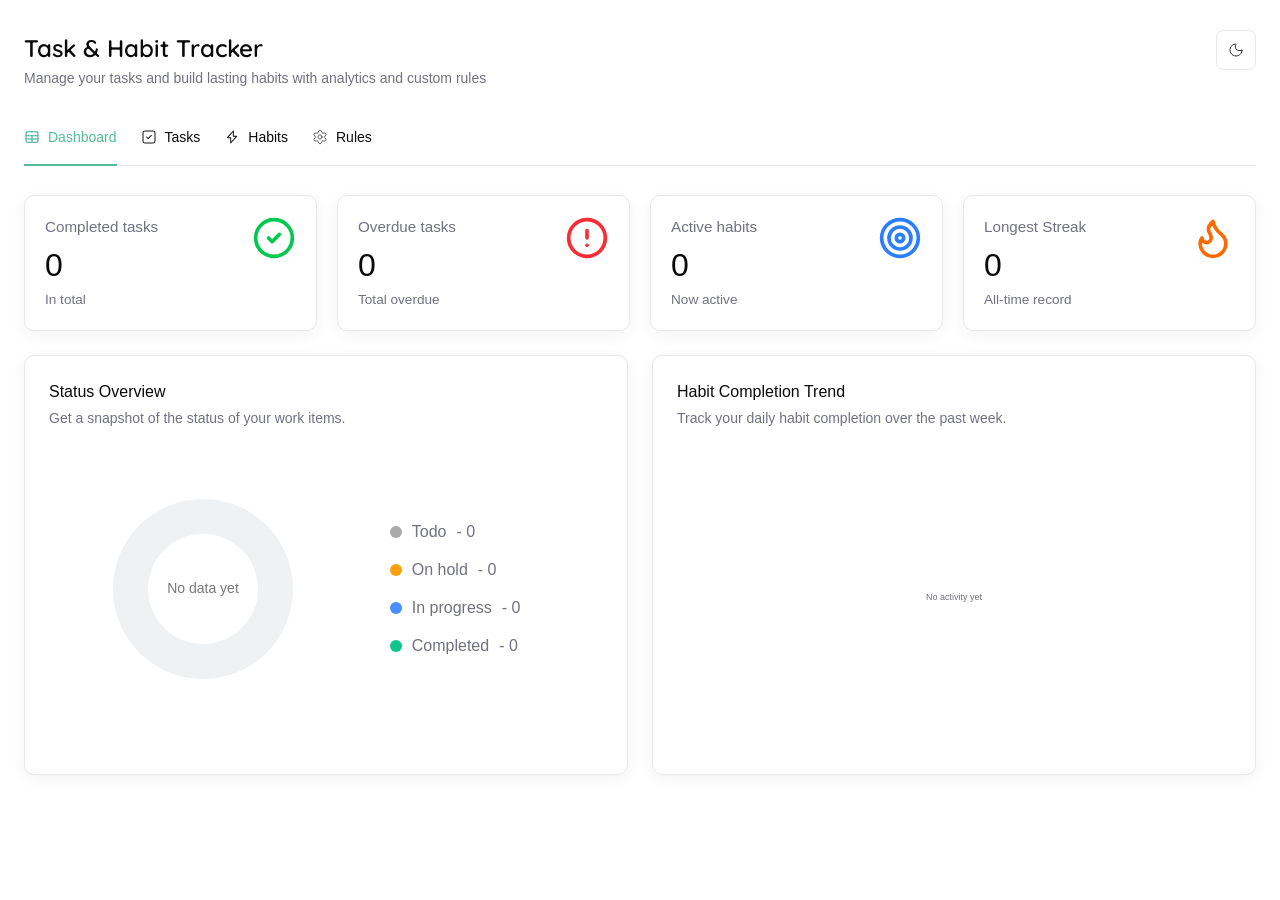
==== commit f096075f: "Updated code" ====
--- a/home.html
+++ b/home.html
@@ -8,8 +8,15 @@
 <link rel="preconnect" href="https://fonts.googleapis.com">
 <link rel="preconnect" href="https://fonts.gstatic.com" crossorigin>
 <link href="https://fonts.googleapis.com/css2?family=Lora:ital,wght@0,400..700;1,400..700&family=Manrope:wght@200..800&family=Quicksand:wght@300..700&display=swap" rel="stylesheet">
-<script src="app.js"></script>
 <link rel="stylesheet" href="styles.css">
+<style>
+    /* Robust internal scrolling overrides */
+    body.modal-open { overflow: hidden; }
+    .overlay { overflow-y: auto; }
+    .modal { max-height: 85vh; overflow-y: auto; }
+    #ruleConditions { max-height: 200px; overflow-y: auto; padding-right: 4px; margin-bottom: 12px; }
+    .subtask-list { max-height: 150px; overflow-y: auto; padding-right: 4px; }
+</style>
 </head>
 
 <body>
@@ -28,16 +35,16 @@
     <!-- NAVIGATION -->
     <nav class="nav">
         <button class="nav-button active" data-page="dashboard">
-            <span id="dashboardIcon"></span> Dashboard
+            <img class="asset-icon" src="./Assests/dashboard.svg" alt="Dashboard"> Dashboard
         </button>
         <button class="nav-button" data-page="tasks">
-            <span id="tasksIcon"></span> Tasks
+            <img class="asset-icon" src="./Assests/task.svg" alt="Tasks"> Tasks
         </button>
         <button class="nav-button" data-page="habits">
-            <span id="habitsIcon"></span> Habits
+            <img class="asset-icon" src="./Assests/habits.svg" alt="Habits"> Habits
         </button>
         <button class="nav-button" data-page="rules">
-            <span id="rulesIcon"></span> Rules
+            <img class="asset-icon" src="./Assests/rules.svg" alt="Rules"> Rules
         </button>
     </nav>
 
@@ -83,34 +90,33 @@
 
         <section class="chart-grid">
             <!-- STATUS CHART -->
-            <div class="chart-card">
+            <div class="chart-card" style="position: relative;">
                 <div class="chart-title">Status Overview</div>
                 <div class="chart-subtitle">Get a snapshot of the status of your work items.</div>
 
                 <div class="donut-area">
-                    <div class="donut" id="donutChart" aria-label="Task status chart has no data yet">
-                        <span class="donut-empty-label">No data yet</span>
-                    </div>
+                    <canvas id="donutCanvas" width="220" height="220" style="width: 220px; height: 220px; display: block;"></canvas>
 
                     <div class="legend">
                         <div class="legend-row">
                             <span class="legend-dot gray"></span>
-                            Todo <span id="todoLegendCount">(0)</span>
+                            Todo <span id="todoLegendCount">0</span>
                         </div>
                         <div class="legend-row">
                             <span class="legend-dot orange"></span>
-                            On hold <span id="holdLegendCount">(0)</span>
+                            On hold <span id="holdLegendCount">0</span>
                         </div>
                         <div class="legend-row">
                             <span class="legend-dot blue"></span>
-                            In progress <span id="progressLegendCount">(0)</span>
+                            In progress <span id="progressLegendCount">0</span>
                         </div>
                         <div class="legend-row">
                             <span class="legend-dot green"></span>
-                            Completed <span id="completeLegendCount">(0)</span>
+                            Completed <span id="completeLegendCount">0</span>
                         </div>
                     </div>
                 </div>
+                <div class="chart-tooltip" id="donutTooltip"></div>
             </div>
 
             <!-- HABIT CHART -->
@@ -118,40 +124,10 @@
                 <div class="chart-title">Habit Completion Trend</div>
                 <div class="chart-subtitle">Track your daily habit completion over the past week.</div>
 
-                <div class="chart-plot">
-                    <div class="chart-y-title">Total habits</div>
-                    <div class="chart-y-ticks" aria-hidden="true">
-                        <span>4</span><span>3</span><span>2</span><span>1</span><span>0</span>
-                    </div>
-                    <div class="line-chart">
-                        <svg viewBox="0 0 600 200" preserveAspectRatio="none">
-                            <line x1="40" y1="12"  x2="520" y2="12"  class="grid-line" />
-                            <line x1="40" y1="52"  x2="520" y2="52"  class="grid-line" />
-                            <line x1="40" y1="92"  x2="520" y2="92"  class="grid-line" />
-                            <line x1="40" y1="132" x2="520" y2="132" class="grid-line" />
-                            <line x1="40" y1="172" x2="520" y2="172" class="grid-line" />
-
-                            <line x1="40" y1="12" x2="40" y2="172" class="axis-line" />
-                            <line x1="40" y1="172" x2="520" y2="172" class="axis-line" />
-
-                            <line x1="40"  y1="12" x2="40"  y2="172" class="vertical-grid-line" />
-                            <line x1="120" y1="12" x2="120" y2="172" class="vertical-grid-line" />
-                            <line x1="200" y1="12" x2="200" y2="172" class="vertical-grid-line" />
-                            <line x1="280" y1="12" x2="280" y2="172" class="vertical-grid-line" />
-                            <line x1="360" y1="12" x2="360" y2="172" class="vertical-grid-line" />
-                            <line x1="440" y1="12" x2="440" y2="172" class="vertical-grid-line" />
-                            <line x1="520" y1="12" x2="520" y2="172" class="vertical-grid-line" />
-
-                            <polyline id="habitLine" class="chart-line" points="" />
-                        </svg>
-
-                        <div class="chart-tooltip" id="chartTooltip"></div>
-                        <div class="chart-empty-state">No activity yet</div>
-                    </div>
-
-                    <div class="chart-day-labels" aria-hidden="true">
-                        <span>Thu</span><span>Fri</span><span>Sat</span><span>Sun</span><span>Mon</span><span>Tue</span><span>Wed</span>
-                    </div>
+                <div class="line-chart" style="width: 100%; height: 300px; position: relative; margin-top: 20px;">
+                    <canvas id="habitCanvas" width="640" height="260" style="width: 100%; height: 100%; display: block;"></canvas>
+                    <div class="chart-tooltip" id="chartTooltip"></div>
+                    <div class="chart-empty-state" id="chartEmptyState" style="display:none; position:absolute; inset:0; place-items:center; color:var(--muted);">No activity yet</div>
                 </div>
             </div>
         </section>
@@ -214,7 +190,10 @@
     <main class="page" id="habits">
         <section class="habit-toolbar">
             <div class="filters">
-                <span class="filter-label">Filters:</span>
+                <span class="filter-label"><svg width="16" height="16" viewBox="0 0 32 32" fill="none" xmlns="http://www.w3.org/2000/svg">
+<path d="M13.3291 26.6586C13.329 26.9063 13.3979 27.1491 13.5281 27.3598C13.6583 27.5706 13.8446 27.7408 14.0662 27.8516L16.732 29.1845C16.9353 29.286 17.1612 29.334 17.3882 29.3237C17.6152 29.3134 17.8358 29.2453 18.029 29.1257C18.2223 29.0062 18.3818 28.8393 18.4923 28.6407C18.6029 28.4422 18.6609 28.2187 18.6608 27.9915V18.6611C18.6611 18.0005 18.9067 17.3635 19.3499 16.8737L28.9775 6.22499C29.1501 6.0338 29.2636 5.79671 29.3042 5.54239C29.3449 5.28806 29.311 5.02741 29.2067 4.79194C29.1023 4.55647 28.932 4.35628 28.7163 4.21556C28.5006 4.07484 28.2487 3.99963 27.9912 3.99902H3.9987C3.74092 3.99912 3.4887 4.07395 3.27259 4.21447C3.05648 4.35499 2.88575 4.55516 2.78108 4.79073C2.67642 5.0263 2.6423 5.28716 2.68287 5.54173C2.72345 5.79629 2.83696 6.03363 3.00967 6.22499L12.64 16.8737C13.0832 17.3635 13.3288 18.0005 13.3291 18.6611V26.6586Z" stroke-width="1.33235" stroke-linecap="round" stroke-linejoin="round" stroke="#717182"/>
+</svg>
+Filters:</span>
                 <select class="select" id="habitFrequencyFilter" aria-label="Filter habits by frequency">
                     <option value="all">All Frequency</option>
                     <option value="daily">Daily</option>
@@ -251,7 +230,11 @@
     <main class="page" id="rules">
         <section class="habit-toolbar rules-toolbar">
             <div class="filters">
-                <span class="filter-label">Filters:</span>
+                <span class="filter-label">
+                    <svg width="16" height="16" viewBox="0 0 32 32" fill="none" xmlns="http://www.w3.org/2000/svg">
+<path d="M13.3291 26.6586C13.329 26.9063 13.3979 27.1491 13.5281 27.3598C13.6583 27.5706 13.8446 27.7408 14.0662 27.8516L16.732 29.1845C16.9353 29.286 17.1612 29.334 17.3882 29.3237C17.6152 29.3134 17.8358 29.2453 18.029 29.1257C18.2223 29.0062 18.3818 28.8393 18.4923 28.6407C18.6029 28.4422 18.6609 28.2187 18.6608 27.9915V18.6611C18.6611 18.0005 18.9067 17.3635 19.3499 16.8737L28.9775 6.22499C29.1501 6.0338 29.2636 5.79671 29.3042 5.54239C29.3449 5.28806 29.311 5.02741 29.2067 4.79194C29.1023 4.55647 28.932 4.35628 28.7163 4.21556C28.5006 4.07484 28.2487 3.99963 27.9912 3.99902H3.9987C3.74092 3.99912 3.4887 4.07395 3.27259 4.21447C3.05648 4.35499 2.88575 4.55516 2.78108 4.79073C2.67642 5.0263 2.6423 5.28716 2.68287 5.54173C2.72345 5.79629 2.83696 6.03363 3.00967 6.22499L12.64 16.8737C13.0832 17.3635 13.3288 18.0005 13.3291 18.6611V26.6586Z" stroke-width="1.33235" stroke-linecap="round" stroke-linejoin="round" stroke="#717182"/>
+</svg>
+Filters:</span>
                 <select class="select" id="ruleStatusFilter" aria-label="Filter rules by status">
                     <option value="all">All Status</option>
                     <option value="active">Active</option>
@@ -276,6 +259,10 @@
             <h2>Rules</h2>
             <div class="task-actions">
                 <label class="search">
+                    <svg width="16" height="16" viewBox="0 0 32 32" fill="none" xmlns="http://www.w3.org/2000/svg">
+<path d="M28.7067 27.2931L23.5854 22.1718C25.5268 19.866 26.5027 16.8994 26.3094 13.8913C26.116 10.8832 24.7684 8.06596 22.5477 6.02764C20.3271 3.98932 17.405 2.88741 14.3913 2.9519C11.3777 3.01638 8.50542 4.24228 6.37397 6.37373C4.24253 8.50518 3.01663 11.3775 2.95214 14.3911C2.88766 17.4047 3.98957 20.3268 6.02788 22.5475C8.0662 24.7682 10.8834 26.1158 13.8915 26.3091C16.8996 26.5025 19.8662 25.5266 22.172 23.5851L27.2934 28.7065C27.4829 28.8831 27.7337 28.9793 27.9927 28.9747C28.2518 28.9701 28.499 28.8652 28.6822 28.682C28.8654 28.4987 28.9704 28.2516 28.9749 27.9925C28.9795 27.7334 28.8833 27.4827 28.7067 27.2931ZM5.00004 14.6665C5.00004 12.7546 5.56697 10.8856 6.62916 9.29595C7.69135 7.70627 9.20108 6.46727 10.9674 5.73562C12.7338 5.00397 14.6774 4.81254 16.5526 5.18553C18.4277 5.55852 20.1502 6.47918 21.5021 7.83109C22.854 9.183 23.7746 10.9054 24.1476 12.7806C24.5206 14.6557 24.3292 16.5994 23.5975 18.3657C22.8659 20.1321 21.6269 21.6418 20.0372 22.704C18.4475 23.7662 16.5786 24.3331 14.6667 24.3331C12.1038 24.3303 9.64669 23.3109 7.83445 21.4987C6.02221 19.6865 5.00286 17.2294 5.00004 14.6665Z" fill="#909090"/>
+</svg>
+
                     <input id="ruleSearch" type="search" placeholder="Search" aria-label="Search rules">
                 </label>
                 <button class="add-button" id="addRuleButton"><span id="rulePlusIcon"></span>Add rule</button>
@@ -299,42 +286,42 @@
         </div>
 
         <form id="taskForm">
-            <div class="form-group">
-                <label class="form-label">Task title <span class="required">*</span></label>
-                <input class="input" id="taskTitle">
+            <div class="floating-group">
+                <input class="floating-input" id="taskTitle" placeholder=" ">
+                <label class="floating-label" for="taskTitle">Task title <span class="required">*</span></label>
                 <div class="error-message" id="titleError">Please fill this field</div>
             </div>
 
-            <div class="form-group">
-                <label class="form-label">Description</label>
-                <textarea class="textarea" id="taskDescription"></textarea>
-            </div>
-
-            <div class="form-group">
-                <label class="form-label">Due date <span class="required">*</span></label>
-                <input class="input" id="taskDate" type="date">
+            <div class="floating-group">
+                <textarea class="floating-textarea" id="taskDescription" placeholder=" "></textarea>
+                <label class="floating-label" for="taskDescription">Description</label>
+            </div>
+
+            <div class="floating-group">
+                <input class="floating-input" id="taskDate" type="date" placeholder=" ">
+                <label class="floating-label" for="taskDate">Due date <span class="required">*</span></label>
                 <div class="error-message" id="dateError">Please fill this field</div>
             </div>
 
-            <div class="form-group">
-                <label class="form-label">Priority <span class="required">*</span></label>
-                <select class="form-select" id="taskPriority">
-                    <option value="">Select priority</option>
+            <div class="floating-group">
+                <select class="floating-select" id="taskPriority" required>
+                    <option value="" disabled selected hidden></option>
                     <option value="high">High</option>
                     <option value="medium">Medium</option>
                     <option value="low">Low</option>
                 </select>
+                <label class="floating-label" for="taskPriority">Priority <span class="required">*</span></label>
                 <div class="error-message" id="priorityError">Please fill this field</div>
             </div>
 
-            <div class="form-group">
-                <label class="form-label">Status</label>
-                <select class="form-select" id="taskStatus">
+            <div class="floating-group">
+                <select class="floating-select" id="taskStatus" required>
                     <option value="todo">Todo</option>
                     <option value="in progress">In progress</option>
                     <option value="on hold">On hold</option>
                     <option value="completed">Completed</option>
                 </select>
+                <label class="floating-label" for="taskStatus">Status</label>
             </div>
 
             <div class="modal-actions">
@@ -356,29 +343,33 @@
             <button class="close" type="button" data-close-habit aria-label="Close">X</button>
         </div>
         <form id="habitForm" novalidate>
-            <div class="form-group">
-                <label class="form-label" for="habitName">Habit name <span class="required">*</span></label>
-                <input class="input" id="habitName" maxlength="80" placeholder="e.g. Morning workout">
+            <div class="floating-group">
+                <input class="floating-input" id="habitName" maxlength="80" placeholder=" ">
+                <label class="floating-label" for="habitName">Habit name <span class="required">*</span></label>
                 <div class="error-message" id="habitNameError">Please fill this field</div>
             </div>
-            <div class="form-group">
-                <label class="form-label" for="habitDescription">Description</label>
-                <textarea class="textarea" id="habitDescription" rows="3" placeholder="Add a short description"></textarea>
-            </div>
-            <div class="form-group">
-                <label class="form-label" for="habitFrequency">Frequency <span class="required">*</span></label>
-                <select class="form-select" id="habitFrequency">
+
+            <div class="floating-group">
+                <textarea class="floating-textarea" id="habitDescription" placeholder=" "></textarea>
+                <label class="floating-label" for="habitDescription">Description</label>
+            </div>
+
+            <div class="floating-group">
+                <select class="floating-select" id="habitFrequency" required>
                     <option value="daily">Daily</option>
                     <option value="weekly">Weekly</option>
                     <option value="custom">Custom</option>
                 </select>
-            </div>
-            <div class="form-group hidden" id="habitWeeklyDayGroup">
-                <label class="form-label" for="habitWeeklyDay">Choose a day</label>
-                <select class="form-select" id="habitWeeklyDay">
+                <label class="floating-label" for="habitFrequency">Frequency <span class="required">*</span></label>
+            </div>
+
+            <div class="floating-group hidden" id="habitWeeklyDayGroup">
+                <select class="floating-select" id="habitWeeklyDay" required>
                     <option value="Mon">Monday</option><option value="Tue">Tuesday</option><option value="Wed">Wednesday</option><option value="Thu">Thursday</option><option value="Fri">Friday</option><option value="Sat">Saturday</option><option value="Sun">Sunday</option>
                 </select>
-            </div>
+                <label class="floating-label" for="habitWeeklyDay">Choose a day</label>
+            </div>
+
             <fieldset class="form-group day-picker hidden" id="habitDaysGroup">
                 <legend class="form-label">Choose days</legend>
                 <div class="weekday-options">
@@ -391,6 +382,7 @@
                     <label><input type="checkbox" name="habitDay" value="Sun"> Sunday</label>
                 </div>
             </fieldset>
+
             <div class="modal-actions">
                 <button type="button" class="cancel" data-close-habit>Cancel</button>
                 <button type="submit" class="submit" id="saveHabitButton">Submit</button>
@@ -410,34 +402,50 @@
             <button class="close" type="button" data-close-rule aria-label="Close">X</button>
         </div>
         <form id="ruleForm" novalidate>
-            <div class="form-group">
-                <label class="form-label" for="ruleName">Rule name <span class="required">*</span></label>
-                <input class="input" id="ruleName" maxlength="80" placeholder="e.g. Urgent tasks alert">
+            <div class="floating-group">
+                <input class="floating-input" id="ruleName" maxlength="80" placeholder=" ">
+                <label class="floating-label" for="ruleName">Rule name <span class="required">*</span></label>
                 <div class="error-message" id="ruleNameError">Please fill this field</div>
             </div>
-            <div class="form-group">
-                <label class="form-label" for="ruleDescription">Description</label>
-                <textarea class="textarea" id="ruleDescription" rows="2" placeholder="Describe what this rule does"></textarea>
-            </div>
-            <div class="form-group">
-                <label class="form-label" for="ruleTarget">Choose section</label>
-                <select class="form-select" id="ruleTarget"><option value="task">Task</option><option value="habit">Habit</option></select>
-            </div>
+
+            <div class="floating-group">
+                <textarea class="floating-textarea" id="ruleDescription" placeholder=" "></textarea>
+                <label class="floating-label" for="ruleDescription">Description</label>
+            </div>
+
+            <div class="floating-group">
+                <select class="floating-select" id="ruleTarget" required>
+                    <option value="task">Task</option>
+                    <option value="habit">Habit</option>
+                </select>
+                <label class="floating-label" for="ruleTarget">Choose section</label>
+            </div>
+
             <section class="condition-builder">
                 <div class="builder-heading"><strong>Condition</strong><select class="form-select logic-select" id="ruleLogic" aria-label="Condition logic"><option value="AND">AND</option><option value="OR">OR</option></select></div>
                 <div id="ruleConditions"></div>
-                <button class="text-link" type="button" id="addConditionButton"><span id="addConditionIcon"></span>Add condition</button>
+                <button class="text-link" type="button" id="addConditionButton"><img class="asset-icon" src="./Assests/add_condition.svg" alt="Add"/>Add condition</button>
             </section>
-            <div class="form-row rule-action-row">
-                <div class="form-group">
-                    <label class="form-label" for="ruleAction">Action</label>
-                    <select class="form-select" id="ruleAction"><option value="highlight">Highlight</option><option value="badge">Show badge</option></select>
+
+            <div class="form-row rule-action-row" style="display: grid; grid-template-columns: 1fr 1fr; gap: 12px;">
+                <div class="floating-group">
+                    <select class="floating-select" id="ruleAction" required>
+                        <option value="highlight">Highlight</option>
+                        <option value="badge">Show badge</option>
+                    </select>
+                    <label class="floating-label" for="ruleAction">Action</label>
                 </div>
-                <div class="form-group">
-                    <label class="form-label" for="ruleColor">Color</label>
-                    <select class="form-select" id="ruleColor"><option value="red">Red</option><option value="orange">Orange</option><option value="blue">Blue</option><option value="green">Green</option></select>
+                <div class="floating-group">
+                    <select class="floating-select" id="ruleColor" required>
+                        <option value="red">Red</option>
+                        <option value="orange">Orange</option>
+                        <option value="blue">Blue</option>
+                        <option value="green">Green</option>
+                    </select>
+                    <label class="floating-label" for="ruleColor">Color</label>
                 </div>
             </div>
+
             <div class="modal-actions">
                 <button type="button" class="cancel" data-close-rule>Cancel</button>
                 <button type="submit" class="submit" id="saveRuleButton">Submit</button>
@@ -461,10 +469,42 @@
     </div>
 </div>
 
+<!-- EDIT SUBTASK MODAL -->
+<div class="overlay" id="editSubtaskModal">
+    <div class="modal" style="max-width: 400px;">
+        <div class="modal-header">
+            <div>
+                <div class="modal-title">Edit subtask</div>
+                <div class="modal-subtitle">Update your subtask title.</div>
+            </div>
+            <button class="close" id="closeEditSubtask">X</button>
+        </div>
+        <form id="editSubtaskForm">
+            <div class="floating-group">
+                <input class="floating-input" id="editSubtaskInput" placeholder=" " required>
+                <label class="floating-label" for="editSubtaskInput">Subtask title <span class="required">*</span></label>
+            </div>
+            <div class="modal-actions">
+                <button type="button" class="cancel" id="cancelEditSubtask">Cancel</button>
+                <button type="submit" class="submit">Save</button>
+            </div>
+        </form>
+    </div>
+</div>
+
 <!-- TOAST -->
 <div class="toast-container" id="toastContainer"></div>
 
 <script>
+    function escapeHTML(value) {
+    if (!value) return "";
+    return String(value)
+        .replaceAll("&", "&amp;")
+        .replaceAll("<", "&lt;")
+        .replaceAll(">", "&gt;")
+        .replaceAll('"', "&quot;")
+        .replaceAll("'", "&#039;");
+}
 /* =========================================
    ICONS
 ========================================= */
@@ -484,24 +524,20 @@
     calendar: assetIcon("calendar"),
     edit: assetIcon("edit"),
     trash: assetIcon("delete"),
-    addCondition: assetIcon("add_condition"),
     moon: assetIcon("dark_theme"),
     sun: assetIcon("light_theme"),
     chevron: `<svg viewBox="0 0 24 24" fill="none" stroke="currentColor" stroke-width="1.8"><path d="m9 6 6 6-6 6"/></svg>`,
     grip: `<svg viewBox="0 0 24 24" fill="currentColor"><circle cx="8" cy="7" r="1.3"/><circle cx="16" cy="7" r="1.3"/><circle cx="8" cy="12" r="1.3"/><circle cx="16" cy="12" r="1.3"/><circle cx="8" cy="17" r="1.3"/><circle cx="16" cy="17" r="1.3"/></svg>`,
-    habit_page: assetIcon("habits_tracker"),
-    up:assetIcon("up"),
-    down:assetIcon("down")
+    up: assetIcon("up"),
+    down: assetIcon("down"),
+    tick: assetIcon("tick"),
+    close: `<svg width="16" height="16" viewBox="0 0 24 24" fill="none" stroke="currentColor" stroke-width="2"><path d="M18 6L6 18M6 6l12 12"/></svg>`
 };
 
 function assetIcon(filename) {
-    return `<img class="asset-icon" src="./assests/${filename}.svg" alt="" aria-hidden="true">`;
-}
-
-dashboardIcon.innerHTML = icons.dashboard;
-tasksIcon.innerHTML = icons.tasks;
-habitsIcon.innerHTML = icons.habits;
-rulesIcon.innerHTML = icons.rules;
+    return `<img class="asset-icon" src="./Assests/${filename}.svg" alt="" aria-hidden="true">`;
+}
+
 completedIcon.innerHTML = icons.check;
 overdueIcon.innerHTML = icons.alert;
 habitIcon.innerHTML = icons.target;
@@ -529,9 +565,10 @@
 let rules = loadData("taskHabitRules");
 
 let editingId = null;
-let deletingTarget = null; // { type: 'task'|'habit'|'rule', id: id }
+let deletingTarget = null;
 let editingHabitId = null;
 let editingRuleId = null;
+let editingSubtaskTarget = null;
 
 function saveTasks() { localStorage.setItem("taskHabitTasks", JSON.stringify(tasks)); }
 function saveHabits() { localStorage.setItem("taskHabitHabits", JSON.stringify(habits)); }
@@ -642,6 +679,8 @@
         document.querySelectorAll(".page").forEach(section => section.classList.remove("active"));
         button.classList.add("active");
         document.getElementById(page).classList.add("active");
+        if (page === "habits") renderHabits();
+        if (page === "rules") renderRules();
     });
 });
 
@@ -654,6 +693,7 @@
     document.body.classList.toggle("dark");
     localStorage.setItem("darkMode", document.body.classList.contains("dark"));
     updateThemeIcon();
+    updateDashboard();
 });
 
 if (localStorage.getItem("darkMode") === "true") {
@@ -690,7 +730,10 @@
     if (!filtered.length) {
         list.innerHTML = `
             <div class="empty">
-                <div class="empty-icon">${icons.tasks}</div>
+                <div class="empty-icon"><svg width="60" height="60" viewBox="0 0 60 60" fill="none" xmlns="http://www.w3.org/2000/svg">
+<path d="M42.5 10.6248H41.825C41.8157 9.92109 41.6607 9.22698 41.3696 8.58626C41.0785 7.94555 40.6577 7.37215 40.1339 6.90229C39.61 6.43242 38.9943 6.0763 38.3258 5.85641C37.6573 5.63653 36.9505 5.55765 36.25 5.62476H23.75C23.0494 5.55765 22.3426 5.63653 21.6741 5.85641C21.0056 6.0763 20.39 6.43242 19.8661 6.90229C19.3422 7.37215 18.9214 7.94555 18.6303 8.58626C18.3393 9.22698 18.1842 9.92109 18.175 10.6248H17.5C16.2333 10.478 14.9499 10.6195 13.7456 11.0387C12.5414 11.4579 11.4475 12.144 10.5459 13.0457C9.64422 13.9473 8.95812 15.0412 8.53889 16.2454C8.11966 17.4497 7.97816 18.7331 8.12497 19.9998V44.9998C7.97816 46.2664 8.11966 47.5499 8.53889 48.7541C8.95812 49.9583 9.64422 51.0522 10.5459 51.9538C11.4475 52.8555 12.5414 53.5416 13.7456 53.9608C14.9499 54.3801 16.2333 54.5216 17.5 54.3748H42.5C43.7666 54.5216 45.0501 54.3801 46.2543 53.9608C47.4585 53.5416 48.5524 52.8555 49.4541 51.9538C50.3557 51.0522 51.0418 49.9583 51.461 48.7541C51.8803 47.5499 52.0218 46.2664 51.875 44.9998V19.9998C52.0218 18.7331 51.8803 17.4497 51.461 16.2454C51.0418 15.0412 50.3557 13.9473 49.4541 13.0457C48.5524 12.144 47.4585 11.4579 46.2543 11.0387C45.0501 10.6195 43.7666 10.478 42.5 10.6248ZM21.875 11.2498C21.875 9.77726 22.2775 9.37476 23.75 9.37476H36.25C37.7225 9.37476 38.125 9.77726 38.125 11.2498V13.7498C38.125 15.2223 37.7225 15.6248 36.25 15.6248H23.75C22.2775 15.6248 21.875 15.2223 21.875 13.7498V11.2498ZM48.125 44.9998C48.125 48.9423 46.4425 50.6248 42.5 50.6248H17.5C13.5575 50.6248 11.875 48.9423 11.875 44.9998V19.9998C11.875 16.0573 13.5575 14.3748 17.5 14.3748H18.175C18.1842 15.0784 18.3393 15.7725 18.6303 16.4133C18.9214 17.054 19.3422 17.6274 19.8661 18.0972C20.39 18.5671 21.0056 18.9232 21.6741 19.1431C22.3426 19.363 23.0494 19.4419 23.75 19.3748H36.25C36.9505 19.4419 37.6573 19.363 38.3258 19.1431C38.9943 18.9232 39.61 18.5671 40.1339 18.0972C40.6577 17.6274 41.0785 17.054 41.3696 16.4133C41.6607 15.7725 41.8157 15.0784 41.825 14.3748H42.5C46.4425 14.3748 48.125 16.0573 48.125 19.9998V44.9998ZM41.875 29.9998C41.875 30.497 41.6774 30.974 41.3258 31.3256C40.9742 31.6772 40.4972 31.8748 40 31.8748H27.5C27.0027 31.8748 26.5258 31.6772 26.1741 31.3256C25.8225 30.974 25.625 30.497 25.625 29.9998C25.625 29.5025 25.8225 29.0256 26.1741 28.6739C26.5258 28.3223 27.0027 28.1248 27.5 28.1248H40C40.4972 28.1248 40.9742 28.3223 41.3258 28.6739C41.6774 29.0256 41.875 29.5025 41.875 29.9998ZM41.875 39.9998C41.875 40.497 41.6774 40.9739 41.3258 41.3256C40.9742 41.6772 40.4972 41.8748 40 41.8748H27.5C27.0027 41.8748 26.5258 41.6772 26.1741 41.3256C25.8225 40.9739 25.625 40.497 25.625 39.9998C25.625 39.5025 25.8225 39.0256 26.1741 38.6739C26.5258 38.3223 27.0027 38.1248 27.5 38.1248H40C40.4972 38.1248 40.9742 38.3223 41.3258 38.6739C41.6774 39.0256 41.875 39.5025 41.875 39.9998ZM21.875 29.9998C21.875 30.3706 21.765 30.7331 21.559 31.0415C21.3529 31.3498 21.0601 31.5901 20.7175 31.732C20.3749 31.8739 19.9979 31.9111 19.6342 31.8387C19.2705 31.7664 18.9364 31.5878 18.6741 31.3256C18.4119 31.0634 18.2333 30.7293 18.161 30.3656C18.0886 30.0018 18.1258 29.6248 18.2677 29.2822C18.4096 28.9396 18.6499 28.6468 18.9583 28.4408C19.2666 28.2347 19.6291 28.1248 20 28.1248C20.4972 28.1248 20.9742 28.3223 21.3258 28.6739C21.6774 29.0256 21.875 29.5025 21.875 29.9998ZM21.875 39.9998C21.875 40.3706 21.765 40.7331 21.559 41.0415C21.3529 41.3498 21.0601 41.5901 20.7175 41.732C20.3749 41.8739 19.9979 41.9111 19.6342 41.8387C19.2705 41.7664 18.9364 41.5878 18.6741 41.3256C18.4119 41.0634 18.2333 40.7293 18.161 40.3656C18.0886 40.0018 18.1258 39.6248 18.2677 39.2822C18.4096 38.9396 18.6499 38.6468 18.9583 38.4408C19.2666 38.2347 19.6291 38.1248 20 38.1248C20.4972 38.1248 20.9742 38.3223 21.3258 38.6739C21.6774 39.0256 21.875 39.5025 21.875 39.9998Z" fill="#DDDDDD"/>
+</svg>
+</div>
                 <div class="empty-text">No tasks found. Create your first task to get started</div>
             </div>`;
         return;
@@ -715,14 +758,23 @@
                     <div class="task-title">${escapeHTML(task.title)}</div>
                     <div class="task-description">${escapeHTML(task.description || "")}</div>
                     <div class="task-meta">
-                        <span class="badge ${task.priority}">${priorityText}</span>
-                        <span class="date">${icons.calendar} ${date}</span>
+                        <span class="badge ${task.priority}"><svg width="14" height="14" viewBox="0 0 16 16" fill="none" xmlns="http://www.w3.org/2000/svg">
+<g clip-path="url(#clip0_54_27916)">
+<path d="M2.66504 14.657V2.66453C2.66504 2.5611 2.68912 2.45909 2.73538 2.36658C2.78163 2.27406 2.84879 2.19359 2.93154 2.13153C3.62349 1.61257 4.4651 1.33203 5.33004 1.33203C7.32879 1.33203 8.66129 2.66453 10.2157 2.66453C11.104 2.66453 11.7851 2.48686 12.259 2.13153C12.358 2.05729 12.4757 2.01209 12.599 2.00097C12.7222 1.98986 12.8461 2.01328 12.9567 2.06862C13.0674 2.12395 13.1605 2.20901 13.2255 2.31426C13.2906 2.41951 13.325 2.5408 13.325 2.66453V9.32703C13.325 9.43046 13.301 9.53247 13.2547 9.62499C13.2084 9.7175 13.1413 9.79797 13.0585 9.86003C12.3666 10.379 11.525 10.6595 10.66 10.6595C8.66129 10.6595 7.32879 9.32703 5.33004 9.32703C4.34673 9.32706 3.39793 9.6895 2.66504 10.3451" stroke-width="0.998998" stroke-linecap="round" stroke-linejoin="round" stroke="white"/>
+</g>
+<defs>
+<clipPath id="clip0_54_27916">
+<rect width="15.99" height="15.99" fill="white"/>
+</clipPath>
+</defs>
+</svg>
+  ${priorityText}</span>
+                        <span class="calendar"><img class="asset-icon" src="./Assests/calendar.svg" alt="">${date}</span>
                     </div>
                 </div>
                 <div class="task-controls">
                     <button class="move-task move-task-up" title="Move up" aria-label="Move task up" ${moveUpDisabled}>${icons.up}</button>
                     <button class="move-task move-task-down" title="Move down" aria-label="Move task down" ${moveDownDisabled}>${icons.down}</button>
-                    <button class="icon-button expand-task" title="Expand">${icons.chevron}</button>
                     <button class="icon-button edit-task" title="Edit">${icons.edit}</button>
                     <button class="icon-button delete delete-task" title="Delete">${icons.trash}</button>
                 </div>
@@ -745,14 +797,20 @@
             <div class="subtask-area">
                 <div class="subtask-input-row">
                     <input class="subtask-input" placeholder="Add subtask">
-                    <button class="subtask-add">${icons.plus}</button>
+                    <button class="subtask-add" data-add-subtask="${task.id}">${icons.plus}</button>
                 </div>
                 <div class="subtask-list">
                     ${(task.subtasks || []).map((sub, subIndex) => `
-                        <label class="subtask">
-                            <input type="checkbox" ${sub.completed ? "checked" : ""} data-subtask="${subIndex}">
-                            <span>${escapeHTML(sub.title)}</span>
-                        </label>
+                        <div class="subtask-row" data-subtask-index="${subIndex}">
+                            <label class="subtask">
+                                <input type="checkbox" ${sub.completed ? "checked" : ""} data-toggle-subtask="${subIndex}">
+                                <span class="subtask-text">${escapeHTML(sub.title)}</span>
+                            </label>
+                            <div class="subtask-actions">
+                                <button class="icon-button subtask-edit" data-edit-subtask="${subIndex}" title="Edit subtask">${icons.edit}</button>
+                                <button class="icon-button delete subtask-delete" data-delete-subtask="${subIndex}" title="Delete subtask">${icons.trash}</button>
+                            </div>
+                        </div>
                     `).join("")}
                 </div>
             </div>
@@ -828,15 +886,42 @@
         });
     });
 
-    document.querySelectorAll(".subtask input").forEach(input => {
-        input.addEventListener("change", () => {
-            const card = input.closest(".task-card");
+    document.querySelectorAll("[data-toggle-subtask]").forEach(checkbox => {
+        checkbox.addEventListener("change", () => {
+            const card = checkbox.closest(".task-card");
             const id = Number(card.dataset.id);
-            const index = Number(input.dataset.subtask);
+            const index = Number(checkbox.dataset.toggleSubtask);
             const task = tasks.find(t => t.id === id);
             if (task && task.subtasks[index]) {
-                task.subtasks[index].completed = input.checked;
+                task.subtasks[index].completed = checkbox.checked;
                 saveTasks();
+            }
+        });
+    });
+
+    document.querySelectorAll(".subtask-edit").forEach(button => {
+        button.addEventListener("click", e => {
+            e.stopPropagation();
+            const card = button.closest(".task-card");
+            const id = Number(card.dataset.id);
+            const index = Number(button.dataset.editSubtask);
+            openEditSubtaskModal(id, index);
+        });
+    });
+
+    document.querySelectorAll(".subtask-delete").forEach(button => {
+        button.addEventListener("click", e => {
+            e.stopPropagation();
+            const card = button.closest(".task-card");
+            const id = Number(card.dataset.id);
+            const index = Number(button.dataset.deleteSubtask);
+            const task = tasks.find(t => t.id === id);
+            if (task && task.subtasks) {
+                task.subtasks.splice(index, 1);
+                saveTasks();
+                renderTasks();
+                const activeCard = document.querySelector(`.task-card[data-id="${id}"]`);
+                if (activeCard) activeCard.classList.add("expanded");
             }
         });
     });
@@ -935,6 +1020,7 @@
     taskForm.reset();
     clearErrors();
     taskModal.classList.add("show");
+    document.body.classList.add("modal-open");
     setTimeout(() => taskTitle.focus(), 50);
 }
 
@@ -946,11 +1032,12 @@
     submitText.textContent = "Save";
     taskTitle.value = task.title;
     taskDescription.value = task.description || "";
-    taskDate.value = task.dueDate || "";
+    taskDate.value = task.dueDate ? task.dueDate.split('T')[0] : "";
     taskPriority.value = task.priority || "";
     taskStatus.value = task.status || "todo";
     clearErrors();
     taskModal.classList.add("show");
+    document.body.classList.add("modal-open");
 }
 
 closeModal.addEventListener("click", closeTaskModal);
@@ -959,6 +1046,7 @@
 
 function closeTaskModal() {
     taskModal.classList.remove("show");
+    document.body.classList.remove("modal-open");
     editingId = null;
 }
 
@@ -972,13 +1060,15 @@
     if (!taskPriority.value) { showError(taskPriority, priorityError); valid = false; }
 
     if (!valid) return;
+
+    const utcDueDate = taskDate.value ? new Date(taskDate.value).toISOString() : "";
 
     if (editingId !== null) {
         const task = tasks.find(t => t.id === editingId);
         if (task) {
             task.title = taskTitle.value.trim();
             task.description = taskDescription.value.trim();
-            task.dueDate = taskDate.value;
+            task.dueDate = utcDueDate;
             task.priority = taskPriority.value;
             task.status = taskStatus.value;
             showToast("All set! Your changes have been saved successfully!");
@@ -988,7 +1078,7 @@
             id: Date.now(),
             title: taskTitle.value.trim(),
             description: taskDescription.value.trim(),
-            dueDate: taskDate.value,
+            dueDate: utcDueDate,
             priority: taskPriority.value,
             status: taskStatus.value,
             subtasks: [],
@@ -1014,7 +1104,55 @@
 }
 
 /* =========================================
-   GENERIC DELETE MODAL (Tasks, Habits, Rules)
+   EDIT SUBTASK MODAL HANDLING
+========================================= */
+function openEditSubtaskModal(taskId, subIndex) {
+    const task = tasks.find(t => t.id === taskId);
+    if (!task || !task.subtasks[subIndex]) return;
+
+    editingSubtaskTarget = { taskId, subIndex };
+    const input = document.getElementById("editSubtaskInput");
+    input.value = task.subtasks[subIndex].title;
+
+    document.getElementById("editSubtaskModal").classList.add("show");
+    document.body.classList.add("modal-open");
+    setTimeout(() => input.focus(), 50);
+}
+
+function closeEditSubtaskModal() {
+    document.getElementById("editSubtaskModal").classList.remove("show");
+    document.body.classList.remove("modal-open");
+    editingSubtaskTarget = null;
+}
+
+document.getElementById("closeEditSubtask").addEventListener("click", closeEditSubtaskModal);
+document.getElementById("cancelEditSubtask").addEventListener("click", closeEditSubtaskModal);
+document.getElementById("editSubtaskModal").addEventListener("click", e => {
+    if (e.target === document.getElementById("editSubtaskModal")) closeEditSubtaskModal();
+});
+
+document.getElementById("editSubtaskForm").addEventListener("submit", e => {
+    e.preventDefault();
+    if (!editingSubtaskTarget) return;
+
+    const { taskId, subIndex } = editingSubtaskTarget;
+    const task = tasks.find(t => t.id === taskId);
+    const newTitle = document.getElementById("editSubtaskInput").value.trim();
+
+    if (task && task.subtasks[subIndex] && newTitle) {
+        task.subtasks[subIndex].title = newTitle;
+        saveTasks();
+        renderTasks();
+        const activeCard = document.querySelector(`.task-card[data-id="${taskId}"]`);
+        if (activeCard) activeCard.classList.add("expanded");
+        showToast("Subtask updated successfully!");
+    }
+
+    closeEditSubtaskModal();
+});
+
+/* =========================================
+   GENERIC DELETE MODAL
 ========================================= */
 function openGenericDeleteModal(type, id) {
     deletingTarget = { type, id };
@@ -1032,10 +1170,12 @@
 
     deleteText.textContent = `Are you sure you want to delete ${name}?`;
     deleteModal.classList.add("show");
+    document.body.classList.add("modal-open");
 }
 
 function closeDeleteModal() {
     deleteModal.classList.remove("show");
+    document.body.classList.remove("modal-open");
     deletingTarget = null;
 }
 
@@ -1070,50 +1210,47 @@
 sortSelect.addEventListener("change", renderTasks);
 
 /* =========================================
-   DASHBOARD
+   CANVAS CHARTS RENDERING (Donut & Line)
 ========================================= */
-function updateDashboard() {
-    const completed = tasks.filter(t => t.status === "completed").length;
-    const todo = tasks.filter(t => t.status === "todo").length;
-    const progress = tasks.filter(t => t.status === "in progress").length;
-    const hold = tasks.filter(t => t.status === "on hold").length;
-
-    const today = new Date();
-    today.setHours(0, 0, 0, 0);
-
-    const overdue = tasks.filter(t => new Date(t.dueDate) < today && t.status !== "completed").length;
-
-    completedCount.textContent = completed;
-    overdueCount.textContent = overdue;
-    activeHabitCount.textContent = habits.length;
-    longestStreak.textContent = Math.max(0, ...habits.map(habitStreak));
-
-    document.getElementById("todoLegendCount").textContent = `- ${todo}`;
-    document.getElementById("holdLegendCount").textContent = `- ${hold}`;
-    document.getElementById("progressLegendCount").textContent = `- ${progress}`;
-    document.getElementById("completeLegendCount").textContent = `- ${completed}`;
-
-    updateDonut(todo, hold, progress, completed);
-    updateHabitTrend();
-}
-
-function updateDonut(todo, hold, progress, completed) {
-    const donut = document.getElementById("donutChart");
-    if (!donut) return;
+let donutSlices = [];
+
+function drawDonutChart(todo, hold, progress, completed) {
+    const canvas = document.getElementById("donutCanvas");
+    if (!canvas || !canvas.getContext) return;
+    const ctx = canvas.getContext("2d");
+    ctx.clearRect(0, 0, canvas.width, canvas.height);
 
     const total = todo + hold + progress + completed;
-    const label = donut.querySelector(".donut-empty-label");
+    const centerX = canvas.width / 2;
+    const centerY = canvas.height / 2;
+    const radius = 90;
+    const innerRadius = 55;
+
+    const isDark = document.body.classList.contains("dark");
+    const surfaceColor = isDark ? "#0f0f0f" : "#ffffff";
+    const emptyColor = isDark ? "#242424" : "#f0f1f3";
+
+    donutSlices = [];
 
     if (!total) {
-        donut.classList.add("empty-data");
-        donut.style.background = "";
-        donut.setAttribute("aria-label", "Task status chart has no data yet");
-        if (label) label.style.display = "grid";
-        donut.title = "No tasks available";
+        ctx.beginPath();
+        ctx.arc(centerX, centerY, radius, 0, 2 * Math.PI);
+        ctx.fillStyle = emptyColor;
+        ctx.fill();
+
+        ctx.beginPath();
+        ctx.arc(centerX, centerY, innerRadius, 0, 2 * Math.PI);
+        ctx.fillStyle = surfaceColor;
+        ctx.fill();
+
+        ctx.fillStyle = isDark ? "#9e9e9e" : "#787878";
+        ctx.font = "14px Quicksand, sans-serif";
+        ctx.textAlign = "center";
+        ctx.textBaseline = "middle";
+        ctx.fillText("No data yet", centerX, centerY);
         return;
     }
 
-    donut.classList.remove("empty-data");
     const segments = [
         { name: "Todo", value: todo, color: "#aaa" },
         { name: "On hold", value: hold, color: "#f2a900" },
@@ -1121,82 +1258,252 @@
         { name: "Completed", value: completed, color: "#0fc68c" }
     ];
 
-    let current = 0;
-    const gradientParts = segments.map(segment => {
-        if (!segment.value) return null;
-        const start = (current / total) * 100;
-        current += segment.value;
-        const end = (current / total) * 100;
-        return `${segment.color} ${start}% ${end}%`;
-    }).filter(Boolean);
-
-    donut.style.background = `conic-gradient(${gradientParts.join(", ")})`;
-    donut.setAttribute("aria-label", `Task status chart with ${total} tasks`);
-    if (label) label.style.display = "none";
-
-    const hoverDetails = segments
-        .map(s => `${s.name}: ${s.value} (${Math.round((s.value / total) * 100 || 0)}%)`)
-        .join("\n");
-    donut.title = `Total Tasks: ${total}\n${hoverDetails}`;
+    let startAngle = -Math.PI / 2;
+    segments.forEach(seg => {
+        if (!seg.value) return;
+        const sliceAngle = (seg.value / total) * (2 * Math.PI);
+        const endAngle = startAngle + sliceAngle;
+
+        ctx.beginPath();
+        ctx.arc(centerX, centerY, radius, startAngle, endAngle);
+        ctx.arc(centerX, centerY, innerRadius, endAngle, startAngle, true);
+        ctx.closePath();
+        ctx.fillStyle = seg.color;
+        ctx.fill();
+
+        donutSlices.push({
+            name: seg.name,
+            value: seg.value,
+            percentage: Math.round((seg.value / total) * 100),
+            startAngle,
+            endAngle
+        });
+
+        startAngle = endAngle;
+    });
+
+    ctx.beginPath();
+    ctx.arc(centerX, centerY, innerRadius, 0, 2 * Math.PI);
+    ctx.fillStyle = surfaceColor;
+    ctx.fill();
+}
+
+const donutCanvas = document.getElementById("donutCanvas");
+if (donutCanvas) {
+    donutCanvas.onmousemove = e => {
+        const rect = donutCanvas.getBoundingClientRect();
+        const x = e.clientX - rect.left - donutCanvas.width / 2;
+        const y = e.clientY - rect.top - donutCanvas.height / 2;
+        
+        const distance = Math.sqrt(x * x + y * y);
+        const tooltip = document.getElementById("donutTooltip");
+
+        if (distance >= 55 && distance <= 90) {
+            let angle = Math.atan2(y, x);
+            if (angle < -Math.PI / 2) angle += 2 * Math.PI;
+
+            const activeSlice = donutSlices.find(slice => {
+                return angle >= slice.startAngle && angle <= slice.endAngle;
+            });
+
+            if (activeSlice && tooltip) {
+                const chartCard = donutCanvas.closest(".chart-card");
+                tooltip.textContent = `${activeSlice.name}\nCount: ${activeSlice.value} (${activeSlice.percentage}%)`;
+                tooltip.style.left = `${e.clientX - chartCard.getBoundingClientRect().left}px`;
+                tooltip.style.top = `${e.clientY - chartCard.getBoundingClientRect().top - 40}px`;
+                tooltip.style.opacity = "1";
+                return;
+            }
+        }
+        if (tooltip) tooltip.style.opacity = "0";
+    };
+
+    donutCanvas.onmouseleave = () => {
+        const tooltip = document.getElementById("donutTooltip");
+        if (tooltip) tooltip.style.opacity = "0";
+    };
+}
+
+function drawHabitChart(trendData, daysArray, maxValue) {
+    const canvas = document.getElementById('habitCanvas');
+    if (!canvas || !canvas.getContext) return;
+    const ctx = canvas.getContext('2d');
+
+    ctx.clearRect(0, 0, canvas.width, canvas.height);
+
+    const isDark = document.body.classList.contains('dark');
+    const gridColor = isDark ? '#242424' : '#f0f1f3';
+    const axisColor = isDark ? '#555' : '#909090';
+    const textColor = isDark ? '#9e9e9e' : '#787878';
+    const lineColor = '#4b8cff';
+
+    const paddingLeft = 65;
+    const paddingRight = 40;
+    const paddingTop = 20;
+    const paddingBottom = 45;
+    
+    const chartWidth = canvas.width - paddingLeft - paddingRight;
+    const chartHeight = canvas.height - paddingTop - paddingBottom;
+
+    ctx.save();
+    ctx.translate(20, paddingTop + chartHeight / 2);
+    ctx.rotate(-Math.PI / 2);
+    ctx.fillStyle = textColor;
+    ctx.font = "12px Quicksand, sans-serif";
+    ctx.textAlign = "center";
+    ctx.fillText("Total habits", 0, 0);
+    ctx.restore();
+
+    const tickCount = 5;
+    ctx.lineWidth = 1;
+    ctx.font = "11px Quicksand, sans-serif";
+    ctx.textAlign = "right";
+    ctx.textBaseline = "middle";
+
+    for (let i = 0; i < tickCount; i++) {
+        const val = Math.round((maxValue / (tickCount - 1)) * i);
+        const y = paddingTop + chartHeight - (chartHeight / (tickCount - 1)) * i;
+
+        ctx.strokeStyle = gridColor;
+        ctx.setLineDash(i === 0 ? [] : [2, 4]);
+        ctx.beginPath();
+        ctx.moveTo(paddingLeft, y);
+        ctx.lineTo(paddingLeft + chartWidth, y);
+        ctx.stroke();
+        ctx.setLineDash([]);
+
+        ctx.fillStyle = textColor;
+        ctx.fillText(val, paddingLeft - 10, y);
+    }
+
+    const colWidth = chartWidth / (daysArray.length - 1);
+    
+    daysArray.forEach((day, index) => {
+        const x = paddingLeft + index * colWidth;
+
+        ctx.strokeStyle = gridColor;
+        ctx.setLineDash([2, 4]);
+        ctx.beginPath();
+        ctx.moveTo(x, paddingTop);
+        ctx.lineTo(x, paddingTop + chartHeight);
+        ctx.stroke();
+        ctx.setLineDash([]);
+
+        ctx.fillStyle = textColor;
+        ctx.font = "12px Quicksand, sans-serif";
+        ctx.textAlign = "center";
+        ctx.textBaseline = "top";
+        ctx.fillText(day.weekday, x, paddingTop + chartHeight + 12);
+    });
+
+    ctx.strokeStyle = axisColor;
+    ctx.lineWidth = 1;
+    ctx.beginPath();
+    ctx.moveTo(paddingLeft, paddingTop);
+    ctx.lineTo(paddingLeft, paddingTop + chartHeight);
+    ctx.moveTo(paddingLeft, paddingTop + chartHeight);
+    ctx.lineTo(paddingLeft + chartWidth, paddingTop + chartHeight);
+    ctx.stroke();
+
+    if (trendData && trendData.length > 0) {
+        const points = trendData.map((val, index) => ({
+            x: paddingLeft + index * colWidth,
+            y: paddingTop + chartHeight - (val / maxValue) * chartHeight,
+            value: val,
+            day: daysArray[index]
+        }));
+
+        ctx.strokeStyle = lineColor;
+        ctx.lineWidth = 3;
+        ctx.beginPath();
+        points.forEach((pt, i) => {
+            if (i === 0) ctx.moveTo(pt.x, pt.y);
+            else ctx.lineTo(pt.x, pt.y);
+        });
+        ctx.stroke();
+
+        const surfaceColor = isDark ? '#0f0f0f' : '#ffffff';
+        points.forEach(pt => {
+            ctx.fillStyle = lineColor;
+            ctx.beginPath();
+            ctx.arc(pt.x, pt.y, 5, 0, Math.PI * 2);
+            ctx.fill();
+
+            ctx.lineWidth = 2;
+            ctx.strokeStyle = surfaceColor;
+            ctx.stroke();
+        });
+
+        return points;
+    }
+    return [];
+}
+
+function updateDashboard() {
+    const completed = tasks.filter(t => t.status === "completed").length;
+    const todo = tasks.filter(t => t.status === "todo").length;
+    const progress = tasks.filter(t => t.status === "in progress").length;
+    const hold = tasks.filter(t => t.status === "on hold").length;
+
+    const today = new Date();
+    today.setHours(0, 0, 0, 0);
+    const overdue = tasks.filter(t => new Date(t.dueDate) < today && t.status !== "completed").length;
+
+    completedCount.textContent = completed;
+    overdueCount.textContent = overdue;
+    activeHabitCount.textContent = habits.length;
+    longestStreak.textContent = Math.max(0, ...habits.map(habitStreak));
+
+    document.getElementById("todoLegendCount").textContent = `- ${todo}`;
+    document.getElementById("holdLegendCount").textContent = `- ${hold}`;
+    document.getElementById("progressLegendCount").textContent = `- ${progress}`;
+    document.getElementById("completeLegendCount").textContent = `- ${completed}`;
+
+    drawDonutChart(todo, hold, progress, completed);
+    updateHabitTrend();
 }
 
 function updateHabitTrend() {
-    const line = document.getElementById("habitLine");
-    const emptyState = document.querySelector(".chart-empty-state");
-    if (!line) return;
-
+    const emptyState = document.getElementById("chartEmptyState");
     const days = lastSevenDays();
     const trend = days.map(day => habits.filter(habit => (habit.completedDates || []).includes(day.key)).length);
-    const maxValue = Math.max(1, ...trend, 4);
-    const svg = line.ownerSVGElement;
-    const labels = document.querySelector(".chart-day-labels");
-    if (labels) labels.innerHTML = days.map(day => `<span>${day.weekday}</span>`).join("");
+    
+    const dataMax = Math.max(0, ...trend);
+    const maxValue = Math.max(4, dataMax + 1);
 
     if (!habits.length) {
-        line.setAttribute("points", "");
-        if (svg) svg.querySelectorAll(".chart-point-dynamic").forEach(point => point.remove());
+        drawHabitChart([], days, maxValue);
         if (emptyState) emptyState.style.display = "grid";
         return;
     }
     if (emptyState) emptyState.style.display = "none";
 
-    const coordinates = trend.map((value, index) => ({
-        x: 40 + index * 80,
-        y: 172 - (value / maxValue) * 160,
-        value,
-        day: days[index]
-    }));
-    line.setAttribute("points", coordinates.map(point => `${point.x},${point.y}`).join(" "));
-
-    if (svg) {
-        svg.querySelectorAll(".chart-point-dynamic").forEach(point => point.remove());
-        coordinates.forEach(point => {
-            const circle = document.createElementNS("http://www.w3.org/2000/svg", "circle");
-            circle.setAttribute("class", "chart-point chart-point-dynamic");
-            circle.setAttribute("cx", point.x);
-            circle.setAttribute("cy", point.y);
-            circle.setAttribute("r", "4");
-            circle.setAttribute("fill", "var(--blue)");
-            circle.setAttribute("stroke", "var(--surface)");
-            circle.setAttribute("stroke-width", "1.5");
+    const points = drawHabitChart(trend, days, maxValue);
+
+    const canvas = document.getElementById("habitCanvas");
+    if (canvas) {
+        canvas.onmousemove = e => {
+            const rect = canvas.getBoundingClientRect();
+            const scaleX = canvas.width / rect.width;
+            const mouseX = (e.clientX - rect.left) * scaleX;
+            const tooltip = document.getElementById("chartTooltip");
             
-            const showTooltip = () => {
-                const tooltip = document.getElementById("chartTooltip");
-                const chart = circle.closest(".line-chart");
-                if (!tooltip || !chart) return;
-                tooltip.textContent = `${point.day.weekday}: ${point.value} completed`;
-                tooltip.style.left = `${(point.x / 600) * chart.clientWidth}px`;
-                tooltip.style.top = `${(point.y / 200) * chart.clientHeight - 4}px`;
+            const closest = points.reduce((prev, curr) => Math.abs(curr.x - mouseX) < Math.abs(prev.x - mouseX) ? curr : prev, points[0]);
+            
+            if (closest && Math.abs(closest.x - mouseX) < 25) {
+                const chart = canvas.closest(".line-chart");
+                tooltip.textContent = `${closest.day.weekday}\nCompleted: ${closest.value}`;
+                tooltip.style.left = `${(closest.x / canvas.width) * chart.clientWidth}px`;
+                tooltip.style.top = `${(closest.y / canvas.height) * chart.clientHeight - 35}px`;
                 tooltip.style.opacity = "1";
-            };
-
-            circle.addEventListener("mouseenter", showTooltip);
-            circle.addEventListener("mouseleave", () => {
-                const tooltip = document.getElementById("chartTooltip");
-                if (tooltip) tooltip.style.opacity = "0";
-            });
-            svg.appendChild(circle);
-        });
+            } else if (tooltip) {
+                tooltip.style.opacity = "0";
+            }
+        };
+        canvas.onmouseleave = () => {
+            const tooltip = document.getElementById("chartTooltip");
+            if (tooltip) tooltip.style.opacity = "0";
+        };
     }
 }
 
@@ -1212,6 +1519,7 @@
 function renderHabits() {
     const list = document.getElementById("habitList");
     if (!list) return;
+    
     const frequency = document.getElementById("habitFrequencyFilter").value;
     const search = document.getElementById("habitSearch").value.trim().toLowerCase();
     const sort = document.getElementById("habitSort").value;
@@ -1242,31 +1550,43 @@
         }).join("");
 
         const colorClass = highlight ? `rule-highlight-${highlight.color}` : "";
+
+        const actionButtonsHTML = `
+            <button class="icon-button habit-edit" data-edit-habit="${habit.id}" title="Edit habit">${icons.edit}</button>
+            <button class="icon-button delete habit-delete" data-delete-habit="${habit.id}" title="Delete habit">${icons.trash}</button>
+            <button class="habit-complete-button ${todayDone ? "completed" : ""}" data-complete-habit="${habit.id}" ${!habitIsDue(habit) ? 'disabled title="Not scheduled today"' : ""}>${todayDone ? "Completed" : "Mark complete"}</button>
+        `;
+
         return `
             <article class="habit-entry ${colorClass}" data-habit-card="${habit.id}">
-                <div class="habit-entry-main">
-                    <div class="habit-entry-title-row">
-                        <div>
+                <div class="habit-content-wrapper">
+                    <div class="habit-header-row">
+                        <div class="habit-title-desc">
                             <h3 class="habit-entry-title">${escapeHTML(habit.name)}</h3>
                             <p class="habit-entry-description">${escapeHTML(habit.description || "")}</p>
                         </div>
-                        <div class="habit-entry-actions">
-                            <span class="habit-frequency-tag">${escapeHTML(habitFrequencyLabel(habit))}</span>
-                            ${badge ? `<span class="rule-badge ${badge.color}">${escapeHTML(badge.name)}</span>` : ""}
-                            <button class="icon-button habit-edit" data-edit-habit="${habit.id}" title="Edit habit">${icons.edit}</button>
-                            <button class="icon-button delete habit-delete" data-delete-habit="${habit.id}" title="Delete habit">${icons.trash}</button>
+                        <div class="habit-top-actions">
+                            ${actionButtonsHTML}
                         </div>
                     </div>
                     <div class="habit-entry-meta">
-                        <span>${habit.frequency === "weekly" ? "Weekly" : habit.frequency === "custom" ? "Custom" : "Daily"}</span>
-                        <span class="streak-chip">${streak} ${habit.frequency === "weekly" ? "week" : "day"} streak</span>
+                        <span class="habit-frequency-tag"><img class="asset-icon" src="./Assests/calendar.svg" alt="">${escapeHTML(habitFrequencyLabel(habit))}</span>
+                        <span class="streak-chip">${icons.flame} ${streak} ${habit.frequency === "weekly" ? "week" : "day"} streak</span>
+                        ${badge ? `<span class="rule-badge ${badge.color}">${escapeHTML(badge.name)}</span>` : ""}
                     </div>
-                    <div class="habit-week-label">Last 7 days</div>
-                    <div class="habit-week-grid">${week}</div>
+                    <div class="habit-week-section">
+                        <div class="habit-week-label">Last 7 days</div>
+                        <div class="habit-week-grid">${week}</div>
+                    </div>
                 </div>
-                <button class="habit-complete-button ${todayDone ? "completed" : ""}" data-complete-habit="${habit.id}" ${!habitIsDue(habit) ? 'disabled title="Not scheduled today"' : ""}>${todayDone ? "Completed" : "Mark complete"}</button>
+                <div class="habit-bottom-actions">
+                    ${actionButtonsHTML}
+                </div>
             </article>`;
-    }).join("") : `<div class="empty"><div class="empty-icon">${icons.habit_page}</div><div class="empty-text">No habits found. Add a habit to start a streak.</div></div>`;
+    }).join("") : `<div class="empty"><div class="empty-icon"><svg width="60" height="60" viewBox="0 0 60 60" fill="none" xmlns="http://www.w3.org/2000/svg">
+<path d="M30 54.3749C24.8633 54.3689 19.9386 52.3257 16.3064 48.6935C12.6742 45.0613 10.631 40.1366 10.625 34.9999C10.5043 32.4322 10.9374 29.8687 11.8951 27.4832C12.8527 25.0978 14.3124 22.9463 16.175 21.1749C16.925 20.4249 17.7625 19.6749 18.64 18.9024C22.0725 15.8599 25.625 12.7124 25.625 7.49986C25.625 7.16051 25.7171 6.82752 25.8915 6.53641C26.0659 6.24529 26.3161 6.00697 26.6153 5.84685C26.9145 5.68672 27.2515 5.6108 27.5905 5.62719C27.9295 5.64357 28.2576 5.75163 28.54 5.93986C28.69 6.03986 42.04 15.1899 36.4425 30.9399C37.7134 29.9981 38.758 28.7844 39.5 27.3874C40.2633 25.8726 40.6492 24.1959 40.625 22.4999C40.6248 22.1275 40.7355 21.7636 40.9429 21.4544C41.1503 21.1452 41.4451 20.9047 41.7897 20.7637C42.1343 20.6226 42.5131 20.5873 42.8778 20.6624C43.2424 20.7374 43.5766 20.9193 43.8375 21.1849C47.4099 24.8943 49.3963 29.8499 49.375 34.9999C49.369 40.1366 47.3258 45.0613 43.6936 48.6935C40.0614 52.3257 35.1367 54.3689 30 54.3749ZM28.905 11.1799C27.434 15.3947 24.7218 19.0657 21.125 21.7099C20.31 22.4324 19.5225 23.1274 18.825 23.8249C17.3167 25.253 16.1373 26.9923 15.3688 28.9221C14.6004 30.8519 14.2612 32.9258 14.375 34.9999C14.375 39.1439 16.0212 43.1182 18.9515 46.0484C21.8817 48.9787 25.856 50.6249 30 50.6249C34.144 50.6249 38.1183 48.9787 41.0485 46.0484C43.9788 43.1182 45.625 39.1439 45.625 34.9999C45.6282 32.2683 44.9484 29.5793 43.6475 27.1774C43.4257 27.8422 43.1532 28.4891 42.8325 29.1124C40.6814 32.8803 37.1328 35.6493 32.955 36.8199C32.5984 36.9091 32.2235 36.8915 31.8769 36.7693C31.5302 36.6472 31.2271 36.4259 31.0052 36.1329C30.7834 35.8398 30.6525 35.4881 30.6289 35.1213C30.6053 34.7545 30.69 34.3889 30.8725 34.0699C37.4375 22.5774 32.34 14.7199 28.905 11.1799Z" fill="#DDDDDD"/>
+</svg>
+</div><div class="empty-text">No habits found. Add a habit to start a streak.</div></div>`;
 
     list.querySelectorAll("[data-habit-day]").forEach(button => button.addEventListener("click", () => toggleHabitDate(button.dataset.habitDay, button.dataset.day)));
     list.querySelectorAll("[data-complete-habit]").forEach(button => button.addEventListener("click", () => toggleHabitDate(button.dataset.completeHabit, localDateKey())));
@@ -1302,10 +1622,12 @@
     document.getElementById("habitWeeklyDayGroup").classList.toggle("hidden", document.getElementById("habitFrequency").value !== "weekly");
     document.getElementById("habitDaysGroup").classList.toggle("hidden", document.getElementById("habitFrequency").value !== "custom");
     document.getElementById("habitModal").classList.add("show");
+    document.body.classList.add("modal-open");
 }
 
 function closeHabitEditor() {
     document.getElementById("habitModal").classList.remove("show");
+    document.body.classList.remove("modal-open");
     editingHabitId = null;
     clearErrors();
 }
@@ -1345,7 +1667,10 @@
                 <option value="gte" ${condition.operator === "gte" ? "selected" : ""}>Greater than or equal</option>
             </select>
             <span class="condition-value-wrap">${conditionValueControl(target, condition.field, condition.value)}</span>
-            <button class="remove-condition" type="button" data-remove-condition="${index}" title="Remove condition">X</button>
+            <button class="remove-condition" type="button" data-remove-condition="${index}" title="Remove condition"><svg width="16" height="16" viewBox="0 0 16 16" fill="none" xmlns="http://www.w3.org/2000/svg">
+<path d="M14 3.5H11.6273C11.0273 3.5 11.0013 3.424 10.8367 2.93067L10.7033 2.526C10.6042 2.22684 10.4132 1.96659 10.1575 1.78236C9.90182 1.59813 9.59449 1.49932 9.27933 1.5H6.72067C6.40574 1.4996 6.09871 1.59854 5.84328 1.78275C5.58785 1.96696 5.39704 2.22705 5.298 2.526L5.16467 2.93067C5 3.424 4.974 3.5 4.374 3.5H2C1.86739 3.5 1.74021 3.55268 1.64645 3.64645C1.55268 3.74022 1.5 3.86739 1.5 4C1.5 4.13261 1.55268 4.25979 1.64645 4.35356C1.74021 4.44732 1.86739 4.5 2 4.5H2.86667L3.378 12.1667C3.37155 12.4888 3.43296 12.8086 3.55824 13.1055C3.68351 13.4023 3.86986 13.6694 4.10515 13.8895C4.34044 14.1096 4.61942 14.2777 4.92394 14.3828C5.22846 14.488 5.55171 14.5279 5.87267 14.5H10.13C10.451 14.5279 10.7742 14.488 11.0787 14.3828C11.3832 14.2777 11.6622 14.1096 11.8975 13.8895C12.1328 13.6694 12.3192 13.4023 12.4444 13.1055C12.5697 12.8086 12.6311 12.4888 12.6247 12.1667L13.1333 4.5H14C14.1326 4.5 14.2598 4.44732 14.3536 4.35356C14.4473 4.25979 14.5 4.13261 14.5 4C14.5 3.86739 14.4473 3.74022 14.3536 3.64645C14.2598 3.55268 14.1326 3.5 14 3.5ZM6.24667 2.842C6.27964 2.74237 6.3432 2.65568 6.42831 2.59428C6.51341 2.53287 6.61572 2.49988 6.72067 2.5H9.27933C9.38428 2.49988 9.48659 2.53287 9.57169 2.59428C9.6568 2.65568 9.72036 2.74237 9.75333 2.842L9.88667 3.24667C9.91533 3.334 9.94533 3.41867 9.97733 3.5H6.02067C6.05267 3.418 6.08267 3.33334 6.11133 3.24667L6.24667 2.842ZM11.6253 12.0993C11.6399 12.2954 11.6104 12.4923 11.5389 12.6754C11.4674 12.8586 11.3558 13.0233 11.2122 13.1577C11.0686 13.292 10.8967 13.3924 10.7092 13.4515C10.5217 13.5106 10.3233 13.527 10.1287 13.4993H5.87133C5.67668 13.527 5.4783 13.5106 5.29079 13.4515C5.10328 13.3924 4.93141 13.292 4.78782 13.1577C4.64424 13.0233 4.53259 12.8586 4.46109 12.6754C4.38959 12.4923 4.36006 12.2954 4.37467 12.0993L3.86667 4.5H4.37133C4.45467 4.5 4.52333 4.49134 4.59867 4.486C4.62093 4.49246 4.64367 4.49714 4.66667 4.5H11.3333C11.3559 4.49707 11.3782 4.49239 11.4 4.486C11.4753 4.49134 11.544 4.5 11.6273 4.5H12.1333L11.6253 12.0993ZM9.83333 7.33334V10.6667C9.83333 10.7993 9.78065 10.9265 9.68689 11.0202C9.59312 11.114 9.46594 11.1667 9.33333 11.1667C9.20073 11.1667 9.07355 11.114 8.97978 11.0202C8.88601 10.9265 8.83333 10.7993 8.83333 10.6667V7.33334C8.83333 7.20073 8.88601 7.07355 8.97978 6.97978C9.07355 6.88601 9.20073 6.83334 9.33333 6.83334C9.46594 6.83334 9.59312 6.88601 9.68689 6.97978C9.78065 7.07355 9.83333 7.20073 9.83333 7.33334ZM7.16667 7.33334V10.6667C7.16667 10.7993 7.11399 10.9265 7.02022 11.0202C6.92645 11.114 6.79927 11.1667 6.66667 11.1667C6.53406 11.1667 6.40688 11.114 6.31311 11.0202C6.21935 10.9265 6.16667 10.7993 6.16667 10.6667V7.33334C6.16667 7.20073 6.21935 7.07355 6.31311 6.97978C6.40688 6.88601 6.53406 6.83334 6.66667 6.83334C6.79927 6.83334 6.92645 6.88601 7.02022 6.97978C7.11399 7.07355 7.16667 7.20073 7.16667 7.33334Z" fill="#FB2C36"/>
+</svg>
+</button>
         </div>`).join("");
 
     document.querySelectorAll(".condition-field").forEach(select => select.addEventListener("change", () => {
@@ -1398,7 +1723,10 @@
                 <button class="icon-button delete rule-delete" data-delete-rule="${rule.id}" title="Delete rule">${icons.trash}</button>
                 <label class="switch" title="${rule.enabled ? "Disable" : "Enable"} rule"><input type="checkbox" data-toggle-rule="${rule.id}" ${rule.enabled ? "checked" : ""}><span></span></label>
             </div>
-        </article>`).join("") : `<div class="empty"><div class="empty-icon">${icons.rules}</div><div class="empty-text">No rules found. Add a rule to automate task or habit feedback.</div></div>`;
+        </article>`).join("") : `<div class="empty"><div class="empty-icon"><svg width="60" height="60" viewBox="0 0 60 60" fill="none" xmlns="http://www.w3.org/2000/svg">
+<path d="M15 8.125C13.1458 8.125 11.3332 8.67483 9.79153 9.70497C8.24982 10.7351 7.04821 12.1993 6.33863 13.9123C5.62906 15.6254 5.44341 17.5104 5.80514 19.329C6.16688 21.1475 7.05976 22.818 8.37088 24.1291C9.682 25.4402 11.3525 26.3331 13.171 26.6949C14.9896 27.0566 16.8746 26.8709 18.5877 26.1614C20.3007 25.4518 21.7649 24.2502 22.795 22.7085C23.8252 21.1668 24.375 19.3542 24.375 17.5C24.3724 15.0144 23.3838 12.6314 21.6262 10.8738C19.8686 9.11622 17.4856 8.12765 15 8.125ZM15 23.125C13.8875 23.125 12.7999 22.7951 11.8749 22.177C10.9499 21.5589 10.2289 20.6804 9.80318 19.6526C9.37744 18.6248 9.26605 17.4938 9.48309 16.4026C9.70013 15.3115 10.2359 14.3092 11.0225 13.5225C11.8092 12.7359 12.8115 12.2001 13.9026 11.9831C14.9938 11.766 16.1248 11.8774 17.1526 12.3032C18.1804 12.7289 19.0589 13.4499 19.677 14.3749C20.2951 15.2999 20.625 16.3875 20.625 17.5C20.6237 18.9914 20.0306 20.4214 18.976 21.476C17.9214 22.5306 16.4914 23.1237 15 23.125ZM45 33.125C43.1458 33.125 41.3332 33.6748 39.7915 34.705C38.2498 35.7351 37.0482 37.1993 36.3386 38.9123C35.6291 40.6254 35.4434 42.5104 35.8051 44.329C36.1669 46.1475 37.0598 47.818 38.3709 49.1291C39.682 50.4403 41.3525 51.3331 43.171 51.6949C44.9896 52.0566 46.8746 51.8709 48.5877 51.1614C50.3007 50.4518 51.7649 49.2502 52.795 47.7085C53.8252 46.1668 54.375 44.3542 54.375 42.5C54.3724 40.0144 53.3838 37.6314 51.6262 35.8738C49.8686 34.1162 47.4856 33.1277 45 33.125ZM45 48.125C43.8875 48.125 42.7999 47.7951 41.8749 47.177C40.9499 46.5589 40.2289 45.6804 39.8032 44.6526C39.3774 43.6248 39.266 42.4938 39.4831 41.4026C39.7001 40.3115 40.2359 39.3092 41.0225 38.5225C41.8092 37.7359 42.8115 37.2001 43.9026 36.9831C44.9938 36.766 46.1248 36.8774 47.1526 37.3032C48.1804 37.7289 49.0589 38.4499 49.677 39.3749C50.2951 40.2999 50.625 41.3875 50.625 42.5C50.6237 43.9914 50.0306 45.4214 48.976 46.476C47.9214 47.5306 46.4914 48.1237 45 48.125ZM37.5 19.375H52.5C52.9973 19.375 53.4742 19.1775 53.8258 18.8258C54.1775 18.4742 54.375 17.9973 54.375 17.5C54.375 17.0027 54.1775 16.5258 53.8258 16.1742C53.4742 15.8225 52.9973 15.625 52.5 15.625H37.5C37.0027 15.625 36.5258 15.8225 36.1742 16.1742C35.8225 16.5258 35.625 17.0027 35.625 17.5C35.625 17.9973 35.8225 18.4742 36.1742 18.8258C36.5258 19.1775 37.0027 19.375 37.5 19.375ZM22.5 40.625H7.5C7.00272 40.625 6.52581 40.8225 6.17418 41.1742C5.82255 41.5258 5.625 42.0027 5.625 42.5C5.625 42.9973 5.82255 43.4742 6.17418 43.8258C6.52581 44.1775 7.00272 44.375 7.5 44.375H22.5C22.9973 44.375 23.4742 44.1775 23.8258 43.8258C24.1775 43.4742 24.375 42.9973 24.375 42.5C24.375 42.0027 24.1775 41.5258 23.8258 41.1742C23.4742 40.8225 22.9973 40.625 22.5 40.625Z" fill="#DDDDDD"/>
+</svg>
+</div><div class="empty-text">No rules found. Add a rule to automate task or habit feedback.</div></div>`;
 
     list.querySelectorAll("[data-edit-rule]").forEach(button => button.addEventListener("click", () => openRuleEditor(button.dataset.editRule)));
     list.querySelectorAll("[data-delete-rule]").forEach(button => button.addEventListener("click", () => openGenericDeleteModal('rule', button.dataset.deleteRule)));
@@ -1427,10 +1755,12 @@
     document.getElementById("ruleColor").value = rule?.color || "red";
     renderConditionRows(rule?.conditions || []);
     document.getElementById("ruleModal").classList.add("show");
+    document.body.classList.add("modal-open");
 }
 
 function closeRuleEditor() {
     document.getElementById("ruleModal").classList.remove("show");
+    document.body.classList.remove("modal-open");
     editingRuleId = null;
     clearErrors();
 }
@@ -1439,41 +1769,55 @@
    TOAST & UTILITIES
 ========================================= */
 function showToast(message, error = false) {
+    let container = document.getElementById("toastContainer");
+    
+    // Fallback: If container is somehow missing, create it dynamically
+    if (!container) {
+        container = document.createElement("div");
+        container.id = "toastContainer";
+        container.className = "toast-container";
+        document.body.appendChild(container);
+    }
+
     const toast = document.createElement("div");
     toast.className = "toast" + (error ? " error" : "");
+    
+    // Safely check icon types
+    const iconHTML = error 
+        ? (icons.alert || `<svg width="20" height="20" viewBox="0 0 24 24" fill="none" stroke="currentColor" stroke-width="2"><path d="M12 9v2m0 4h.01m-6.938 4h13.856c1.54 0 2.502-1.667 1.732-3L13.732 4c-.77-1.333-2.694-1.333-3.464 0L3.34 18c-.77 1.333.192 3 1.732 3z"/></svg>`)
+        : `<img class="asset-icon" src="./Assests/tick.svg" alt="" aria-hidden="true">`;
+
+    const closeSVG = icons.close || `<svg width="16" height="16" viewBox="0 0 24 24" fill="none" stroke="currentColor" stroke-width="2"><path d="M18 6L6 18M6 6l12 12"/></svg>`;
+
     toast.innerHTML = `
-        <div class="toast-icon">${error ? icons.alert : icons.check}</div>
-        <div class="toast-content">${escapeHTML(message)}</div>
-        <button class="toast-close">X</button>`;
-
-    toastContainer.appendChild(toast);
-    toast.querySelector(".toast-close").addEventListener("click", () => toast.remove());
-    setTimeout(() => toast.remove(), 4000);
-}
-
-function escapeHTML(value) {
-    return String(value)
-        .replaceAll("&", "&amp;")
-        .replaceAll("<", "&lt;")
-        .replaceAll(">", "&gt;")
-        .replaceAll('"', "&quot;")
-        .replaceAll("'", "&#039;");
-}
-
+        <div class="toast-icon-side">
+            ${iconHTML}
+        </div>
+        <div class="toast-content">${typeof escapeHTML === 'function' ? escapeHTML(message) : message}</div>
+        <button class="toast-close" aria-label="Close toast">${closeSVG}</button>`;
+
+    container.appendChild(toast);
+
+    toast.querySelector(".toast-close").addEventListener("click", () => {
+        toast.classList.add("hide");
+        setTimeout(() => toast.remove(), 200);
+    });
+
+    setTimeout(() => {
+        if (toast.parentNode) {
+            toast.classList.add("hide");
+            setTimeout(() => toast.remove(), 200);
+        }
+    }, 4000);
+}
 /* =========================================
-   INITIALIZATION & FORM VALIDATION HANDLERS
+   INITIALIZATION & HANDLERS
 ========================================= */
 document.getElementById("habitSortIcon").innerHTML = icons.sort;
 document.getElementById("ruleSortIcon").innerHTML = icons.sort;
 document.getElementById("habitSearchIcon").innerHTML = icons.search;
 document.getElementById("habitPlusIcon").innerHTML = icons.plus;
 document.getElementById("rulePlusIcon").innerHTML = icons.plus;
-document.getElementById("addConditionIcon").innerHTML = icons.addCondition;
-
-document.querySelectorAll(".nav-button").forEach(button => button.addEventListener("click", () => {
-    if (button.dataset.page === "habits") renderHabits();
-    if (button.dataset.page === "rules") renderRules();
-}));
 
 document.getElementById("habitFrequencyFilter").addEventListener("change", renderHabits);
 document.getElementById("habitSort").addEventListener("change", renderHabits);
@@ -1488,7 +1832,6 @@
     if (event.target === document.getElementById("habitModal")) closeHabitEditor();
 });
 
-// HABIT FORM SUBMISSION & RED BORDER VALIDATION
 document.getElementById("habitForm").addEventListener("submit", event => {
     event.preventDefault();
     clearErrors();
@@ -1548,7 +1891,6 @@
     renderConditionRows(current);
 });
 
-// RULE FORM SUBMISSION & RED BORDER VALIDATION
 document.getElementById("ruleForm").addEventListener("submit", event => {
     event.preventDefault();
     clearErrors();
@@ -1601,6 +1943,7 @@
         closeRuleEditor();
         closeTaskModal();
         closeDeleteModal();
+        closeEditSubtaskModal();
     }
 });
 
--- a/styles.css
+++ b/styles.css
@@ -11,13 +11,13 @@
     --border: #e8e8e8;
     --border-dark: #dedede;
 
-    --text: #181818;
-    --muted: #909090;
-    --muted-2: #b0b0b0;
-
-    --green: #63c6a5;
-    --green-dark: #4fb594;
-    --green-light: #e8f8f2;
+    --text: #0A0A0A;
+    --muted: #717182;
+    --muted-2: #717182;
+
+    --green:#54bd95;
+    --green-dark: #265e4b;
+    --green-light: #e1f2eb;
 
     --red: #ff4d5e;
     --red-light: #fff0f2;
@@ -28,7 +28,7 @@
     --blue: #4b8cff;
     --blue-light: #edf3ff;
 
-    --shadow: 0 3px 12px rgba(0, 0, 0, .04);
+    --shadow: 0 4px 16px rgba(0, 0, 0, .05);
 
     --radius: 8px;
 }
@@ -41,10 +41,10 @@
     --border-dark: #303030;
 
     --text: #f4f4f4;
-    --muted: #858585;
+    --muted: #9e9e9e;
     --muted-2: #666;
 
-    --green-light: #306e5b;
+    --green-light: #e1f2eb;
     --red-light: #281217;
     --orange-light: #2b2110;
     --blue-light: #101d35;
@@ -52,13 +52,31 @@
     --shadow: none;
 }
 
-body.dark .nav-button svg,
+body.dark .nav-button[data-page] .asset-icon,
 body.dark .nav-button .asset-icon,
 body.dark .filter-label .asset-icon,
 body.dark .sort .asset-icon,
 body.dark .theme-button .asset-icon {
     filter: brightness(0) invert(1);
 }
+.nav-button[data-page].active .asset-icon {
+    filter: invert(62%) sepia(35%) saturate(545%) hue-rotate(123deg) brightness(90%) contrast(87%)!important;
+}
+body.dark .calendar .asset-icon,body.dark .habit-frequency-tag .asset-icon{
+        filter: brightness(0) invert(1)!important;
+
+}
+body.dark .calendar {
+    display: flex;
+    flex-wrap: wrap;
+    align-items: center;
+    font-size:11px;
+    padding: 4px;
+    gap:2px;
+    background-color:#262626;
+    border-radius: 7px;
+}
+
 
 
 /* =========================================================
@@ -66,15 +84,15 @@
 ========================================================= */
 
 html {
-    font-size: 30px;
+    font-size: 16px;
 }
 
 body {
-    font-family: "Quicksand", sans-serif;
+    font-family: "Open Sans", sans-serif;
     background: var(--bg);
     color: var(--text);
     min-height: 100vh;
-    line-height: 1.4;
+    line-height: 1.5;
 
     transition:
         background .2s ease,
@@ -101,8 +119,8 @@
 
 .asset-icon {
     display: block;
-    width: 14px;
-    height: 14px;
+    width: 16px;
+    height: 16px;
     object-fit: contain;
 }
 
@@ -114,7 +132,10 @@
 .app {
     width: min(100%, 1500px);
     margin: auto;
-    padding: 28px 28px 60px;
+    padding: 30px 24px 60px;
+    display: flex;
+    flex-direction: column;
+    gap: 24px;
 }
 
 
@@ -126,32 +147,36 @@
     display: flex;
     align-items: flex-start;
     justify-content: space-between;
-    margin-bottom: 35px;
+    margin-bottom: 5px;
 }
 
 .brand h1 {
-    font-size: 22px;
-    line-height: 1.2;
-    font-weight: 650;
-    letter-spacing: -.3px;
+    font-family:"Quicksand", sans-serif;
+    font-size: 24px;
+    line-height: 36px;
+    font-weight: 600;
+    letter-spacing: 0px;
 }
 
 .brand p {
-    margin-top: 4px;
-    color: var(--muted);
-    font-size: 13px;
-    line-height: 1.4;
+    height:24px;
+    top:41.99px;
+    color: var(--muted);
+    font-weight:400;
+    font-size: 14px;
+    line-height: 24px;
 }
 
 .theme-button {
-    width: 30px;
-    height: 30px;
-
-    display: grid;
-    place-items: center;
+    width: 40px;
+    height: 40px;
+
+    display: flex;
+    align-items: center;
+    justify-content: center;
 
     border: 1px solid var(--border);
-    border-radius: 7px;
+    border-radius: 8px;
 
     background: var(--surface);
     color: var(--muted);
@@ -172,8 +197,10 @@
 .nav {
     display: flex;
     align-items: center;
-    gap: 20px;
-    margin-bottom: 16px;
+    gap: 24px;
+    margin-bottom: 5px;
+    border-bottom: 1px solid var(--border);
+    padding-bottom: 10px;
 }
 
 .nav-button {
@@ -181,13 +208,14 @@
 
     display: flex;
     align-items: center;
-    gap: 5px;
-
-    padding: 4px 0;
-
-    font-size: 13px;
-    font-weight: 500;
-
+    gap: 8px;
+
+    padding: 6px 0;
+
+    font-size: 14px;
+    font-weight: 400;
+    line-height: 24px;
+    letter-spacing: 0px;
     color: var(--text);
 }
 
@@ -195,37 +223,42 @@
 .nav-button .asset-icon,
 .filter-label .asset-icon,
 .sort .asset-icon {
-    width: 11px;
-    height: 11px;
-}
-
-.asset-icon.active::after {
-    color: var(--green) !important;
-}
-
-.nav-button.active {
+    width: 16px;
+    height: 16px;
+}
+
+.nav-button[data-page].active {
     color: var(--green);
 }
 
-.nav-button[data-page="habits"].active,
-.nav-button[data-page="rules"].active {
-    color: var(--green-dark);
-}
 
 .nav-button.active::after {
     content: "";
-
     position: absolute;
-
     left: 0;
     right: 0;
-    bottom: -5px;
-
-    height: 1.5px;
-
+    bottom: -11px;
+    height: 2.5px;
     background: var(--green);
 }
-
+/* Make inactive icons inherit the muted or dark text color */
+.nav-button .asset-icon {
+    filter: grayscale(100%) brightness(40%);
+    transition: filter 0.2s ease;
+}
+
+body.dark .nav-button .asset-icon {
+    filter: grayscale(100%) brightness(180%);
+}
+
+/* Match active icon color to the active text color */
+.nav-button.active .asset-icon {
+    filter: invert(64%) sepia(28%) saturate(717%) hue-rotate(117deg) brightness(91%) contrast(88%);
+}
+
+.nav-button[data-page].active .asset-icon {
+    filter: invert(62%) sepia(35%) saturate(545%) hue-rotate(123deg) brightness(90%) contrast(87%);
+}
 
 /* =========================================================
    PAGE
@@ -233,10 +266,12 @@
 
 .page {
     display: none;
+    flex-direction: column;
+    gap: 24px;
 }
 
 .page.active {
-    display: block;
+    display: flex;
 }
 
 
@@ -246,25 +281,31 @@
 
 .stats {
     display: grid;
-    grid-template-columns: repeat(4, 1fr);
-    gap: 32px;
-    margin-bottom: 33px;
+    grid-template-columns: repeat(1, 1fr);
+    gap: 20px;
+}
+
+@media (min-width: 600px) {
+    .stats {
+        grid-template-columns: repeat(2, 1fr);
+    }
+}
+
+@media (min-width: 1024px) {
+    .stats {
+        grid-template-columns: repeat(4, 1fr);
+    }
 }
 
 .stat-card {
-    min-height: 127px;
-
     border: 1px solid var(--border);
-    border-radius: 8px;
-
-    padding: 14px;
-
+    border-radius: 10px;
+    padding: 20px;
     background: var(--surface);
     box-shadow: var(--shadow);
-
     display: flex;
     justify-content: space-between;
-
+    align-items: flex-start;
     transition: .2s;
 }
 
@@ -273,103 +314,110 @@
 }
 
 .stat-label {
-    font-size: 12px;
-    color: var(--muted);
+    font-size: 0.95rem;
+    color: var(--muted);
+    font-weight: 400;
 }
 
 .stat-value {
-    font-size: 26px;
-    line-height: 1.1;
-    font-weight: 500;
+    font-size: 2rem;
+    line-height: 1.15;
+    font-weight: 400;
     margin-top: 8px;
 }
 
 .stat-description {
-    margin-top: 4px;
-    font-size: 11px;
+    margin-top: 6px;
+    font-size: 0.85rem;
     color: var(--muted);
 }
 
 .stat-icon,
 .stat-icon .asset-icon {
-    width: 18px;
-    height: 18px;
-}
-
-.stat-icon.green {
-    color: #00c879;
-}
-
-.stat-icon.red {
-    color: var(--red);
-}
-
-.stat-icon.blue {
-    color: var(--blue);
-}
-
-.stat-icon.orange {
-    color: #ff7800;
-}
+    width: 44px;
+    height: 44px;
+    flex-shrink: 0;
+    justify-content: center;
+    align-items: center;
+}
+
+.stat-icon.green { color: #00c879; }
+.stat-icon.red { color: var(--red); }
+.stat-icon.blue { color: var(--blue); }
+.stat-icon.orange { color: #ff7800; }
 
 
 /* =========================================================
-   CHART GRID & CHARTS
+   CHART GRID
 ========================================================= */
 
 .chart-grid {
-    display: grid;
-    grid-template-columns: repeat(2, minmax(0, 1fr));
-    gap: 32px;
+    display: flex;
+    flex-direction: column;
+    gap: 24px;
+}
+
+@media (min-width: 1100px) {
+    .chart-grid {
+        display: grid;
+        grid-template-columns: repeat(2, minmax(0, 1fr));
+    }
 }
 
 .chart-card {
-    height: 394px;
-    min-width: 0;
-
     border: 1px solid var(--border);
-    border-radius: 8px;
-
-    padding: 15px;
-
+    border-radius: 10px;
+    padding: 24px;
     background: var(--surface);
     box-shadow: var(--shadow);
+    display: flex;
+    flex-direction: column;
+    min-height: 420px;
 }
 
 .chart-title {
-    font-size: 13px;
-    font-weight: 600;
+    font-size: 16px;
+    line-height: 24px;
+    font-weight: 400;
 }
 
 .chart-subtitle {
-    margin-top: 3px;
-    font-size: 10px;
-    color: var(--muted);
-}
-
-/* Donut Chart */
+    margin-top: 4px;
+    font-size: 14px;
+    line-height: 20px;
+    font-weight: 400;
+    color: var(--muted);
+}
+
+/* Donut Chart Layout */
 .donut-area {
-    height: 320px;
-
-    display: flex;
-    align-items: center;
-    justify-content: flex-start;
-
-    gap: 20%;
-    padding-left: 15%;
+    display: flex;
+    flex-direction: row;
+    align-items: center;
+    justify-content: center;
+    flex-wrap: wrap;
+    gap: 24px;
+    padding: 24px 0;
+    flex: 1;
+}
+
+@media (min-width: 500px) {
+    .donut-area {
+        justify-content: flex-start;
+        gap: 15%;
+        padding-left: 8%;
+    }
 }
 
 .donut {
-    width: 210px;
-    height: 210px;
-    flex: 0 0 210px;
-
+    width: 190px;
+    height: 190px;
+    min-width: 190px;
+    min-height: 190px;
     border-radius: 50%;
-
     background: #f0f1f3;
-
     position: relative;
-    transform: translateY(19px);
+    flex-shrink: 0;
 }
 
 .donut.empty-data {
@@ -382,88 +430,62 @@
 
 .donut::after {
     content: "";
-
     position: absolute;
-
-    width: 142px;
-    height: 142px;
-
+    width: 126px;
+    height: 126px;
     border-radius: 50%;
     background: var(--surface);
-
     top: 50%;
     left: 50%;
-
     transform: translate(-50%, -50%);
     z-index: 0;
 }
 
 .donut-empty-label {
     position: absolute;
-
     z-index: 1;
-
     inset: 0;
-
     display: grid;
     place-items: center;
-
-    color: var(--muted);
-    font-size: 10px;
+    color: var(--muted);
+    font-size: 0.95rem;
 }
 
 .legend {
     display: flex;
     flex-direction: column;
-
-    gap: 20px;
-
-    font-size: 11px;
-
-    transform: translateX(15px);
+    gap: 14px;
+    font-size: 1rem;
 }
 
 .legend-row {
     display: flex;
     align-items: center;
-    gap: 7px;
-    color: var(--muted);
+    gap: 10px;
+    color: var(--muted);
+    font-weight: 400;
 }
 
 .legend-dot {
-    width: 8px;
-    height: 8px;
+    width: 12px;
+    height: 12px;
     border-radius: 50%;
-}
-
-.legend-dot.gray {
-    background: #aaa;
-}
-
-.legend-dot.orange {
-    background: var(--orange);
-}
-
-.legend-dot.blue {
-    background: var(--blue);
-}
-
-.legend-dot.green {
-    background: #0fc68c;
-}
-
-/* Line Chart */
+    flex-shrink: 0;
+}
+
+.legend-dot.gray { background: #aaa; }
+.legend-dot.orange { background: var(--orange); }
+.legend-dot.blue { background: var(--blue); }
+.legend-dot.green { background: #0fc68c; }
+
+/* Line Chart Layout */
 .line-chart {
     width: 100%;
-    height: 250px;
+    height: 280px;
     position: relative;
 }
 
-.chart-plot {
-    position: relative;
-    margin-top: 51px;
-    padding-left: 30px;
-}
+
 
 .line-chart svg {
     width: 100%;
@@ -490,7 +512,7 @@
 .chart-line {
     fill: none;
     stroke: var(--blue);
-    stroke-width: 2;
+    stroke-width: 3;
 }
 
 .chart-point {
@@ -500,84 +522,99 @@
 
 .chart-empty-state {
     position: absolute;
-
     inset: 0;
-
     display: grid;
     place-items: center;
-
-    color: var(--muted);
-    font-size: 10px;
-
+    color: var(--muted);
+    font-size: 1rem;
     pointer-events: none;
 }
 
-.chart-y-title {
+/* =========================================================
+   FIXED CHART PLOT & Y-AXIS ALIGNMENT
+========================================================= */
+
+.chart-grid-layout {
+    display: grid;
+    grid-template-columns: auto auto 1fr;
+    grid-template-rows: 200px auto;
+    gap: 12px 10px;
+    align-items: center;
+    margin-top: 20px;
+}
+
+.chart-y-title-grid {
+    writing-mode: vertical-lr;
+    transform: rotate(180deg);
+    text-align: center;
+    color: var(--muted);
+    font-size: 0.85rem;
+    font-weight: 600;
+    grid-row: 1;
+    grid-column: 1;
+    justify-self: center;
+}
+
+.chart-y-ticks-grid {
+    display: flex;
+    flex-direction: column;
+    justify-content: space-between;
+    height: 100%;
+    color: var(--muted);
+    font-size: 9px;
+    text-align: right;
+    grid-row: 1;
+    grid-column: 2;
+    padding: 2px 0;
+    font-variant-numeric: tabular-nums;
+    min-width: 20px;
+}
+
+.chart-canvas-container {
+    grid-row: 1;
+    grid-column: 3;
+    position: relative;
+    width: 100%;
+    height: 100%;
+}
+
+.chart-canvas-container canvas {
+    width: 100%;
+    height: 100%;
+    display: block;
+}
+
+.chart-x-labels-grid {
+    grid-row: 2;
+    grid-column: 3;
+    display: grid;
+    grid-template-columns: repeat(7, 1fr);
+    text-align: center;
+    color: var(--muted);
+    font-size: 9px;
+}
+
+.chart-empty-state {
     position: absolute;
-
-    top: 50%;
-    left: -12px;
-
-    z-index: 1;
-
+    inset: 0;
+    display: grid;
+    place-items: center;
     color: var(--muted);
     font-size: 9px;
-
-    transform: translateY(-50%) rotate(-90deg);
-}
-
-.chart-y-ticks {
-    position: absolute;
-
-    top: 15px;
-    bottom: 35px;
-    left: 8px;
-
-    z-index: 1;
-
-    display: flex;
-    flex-direction: column;
-    justify-content: space-between;
-
-    color: var(--muted);
-    font-size: 9px;
-
-    text-align: right;
-}
-
-.chart-day-labels {
-    display: grid;
-
-    grid-template-columns: repeat(7, 1fr);
-
-    margin: 2px 13.5% 0 5.3%;
-
-    color: var(--muted);
-    font-size: 9px;
-
-    text-align: center;
-
-    transform: translateY(-26px);
+    pointer-events: none;
+    background: var(--surface);
 }
 
 .chart-tooltip {
     position: absolute;
-
-    padding: 6px 9px;
-
+    padding: 8px 12px;
     background: var(--text);
     color: var(--bg);
-
-    border-radius: 4px;
-
-    font-size: 10px;
-
+    border-radius: 6px;
+    font-size: 9px;
     pointer-events: none;
-
     opacity: 0;
-
     transform: translate(-50%, -100%);
-
     transition: opacity .15s;
 }
 
@@ -586,56 +623,43 @@
    TOOLBAR & FILTERS
 ========================================================= */
 
-.toolbar {
+.toolbar,
+.habit-toolbar {
+    border: 1px solid var(--border);
+    border-radius: 10px;
+    padding: 16px;
+    display: flex;
+    flex-wrap: wrap;
+    align-items: center;
+    justify-content: space-between;
+    gap: 16px;
+    background: var(--surface);
+}
+
+.filters {
+    display: flex;
+    flex-wrap: wrap;
+    align-items: center;
+    gap: 12px;
+}
+
+.filter-label {
+    display: flex;
+    align-items: center;
+    gap: 8px;
+    font-size: 1rem;
+    color: var(--muted);
+    font-weight: 400;
+}
+
+.select {
+    height: 40px;
     border: 1px solid var(--border);
     border-radius: 8px;
-
-    min-height: 49px;
-
-    padding: 9px 12px;
-
-    display: flex;
-    align-items: center;
-    justify-content: space-between;
-
-    margin-bottom: 20px;
-
-    background: var(--surface);
-}
-
-.filters {
-    display: flex;
-    align-items: center;
-    gap: 8px;
-}
-
-.filter-label {
-    display: flex;
-    align-items: center;
-    gap: 4px;
-
-    font-size: 11px;
-    color: var(--muted);
-}
-
-.filter-label svg {
-    width: 11px;
-}
-
-.select {
-    height: 27px;
-    min-width: 92px;
-
-    border: 1px solid var(--border);
-    border-radius: 6px;
-
-    padding: 0 9px;
-
+    padding: 0 12px;
     background: var(--surface);
     color: var(--text);
-
-    font-size: 10px;
-
+    font-size: 0.95rem;
     outline: none;
     cursor: pointer;
 }
@@ -647,10 +671,10 @@
 .sort {
     display: flex;
     align-items: center;
-    gap: 6px;
-
-    font-size: 10px;
-    color: var(--muted);
+    gap: 8px;
+    font-size: 1rem;
+    color: var(--muted);
+    font-weight: 400;
 }
 
 
@@ -661,100 +685,73 @@
 .tasks-heading,
 .page-section-heading {
     display: flex;
+    flex-wrap: wrap;
     justify-content: space-between;
     align-items: center;
-}
-
-.tasks-heading {
-    margin-bottom: 12px;
-}
-
-.page-section-heading {
     gap: 14px;
-    margin: 0 0 10px;
-}
-
+    margin-bottom: 14px;
+}
+h2 {
+    font-family: "Quicksand", sans-serif;
+    font-weight:600;
+}
 .tasks-heading h2,
 .page-section-heading h2 {
-    font-size: 16px;
+    font-size: 20px;
     font-weight: 600;
 }
 
 .task-actions {
     display: flex;
-    gap: 9px;
-}
-
-.page-section-heading .task-actions {
+    flex-wrap: wrap;
+    gap: 12px;
     align-items: center;
 }
 
 .search {
-    width: 155px;
-    height: 29px;
-
+    flex: 1;
+    min-width: 180px;
+    height: 40px;
     border: 1px solid var(--border);
-    border-radius: 15px;
-
+    border-radius: 20px;
     background: var(--surface);
-
-    padding: 0 11px;
-
-    display: flex;
-    align-items: center;
-    gap: 6px;
-}
-
-.page-section-heading .search {
-    width: 155px;
-}
-
-.search svg {
-    width: 11px;
-    color: var(--muted);
-}
-
+    padding: 0 16px;
+    display: flex;
+    align-items: center;
+    gap: 8px;
+}
+
+.search svg,
 .search .asset-icon {
-    width: 11px;
-    height: 11px;
+    width: 14px;
+    height: 14px;
+    color: var(--muted);
 }
 
 .search input {
     width: 100%;
-
     border: 0;
     outline: 0;
-
     background: transparent;
     color: var(--text);
-
-    font-size: 10px;
+    font-size: 14px;
 }
 
 .add-button {
-    height: 29px;
-
-    padding: 0 13px;
-
+    height: 40px;
+    padding: 0 18px;
     display: flex;
     align-items: center;
     justify-content: center;
-
-    gap: 5px;
-
+    gap: 7px;
     background: var(--green);
     color: white;
-
     border-radius: 5px;
-
-    font-size: 10px;
-    font-weight: 550;
-
+    font-size: 14px;
+    font-weight: 400;
+    line-height: 100%;
+    white-space: nowrap;
     transition: .2s;
-}
-
-.page-section-heading .add-button {
-    white-space: nowrap;
 }
 
 .add-button:hover {
@@ -763,8 +760,8 @@
 
 .add-button svg,
 .add-button .asset-icon {
-    width: 10px;
-    height: 10px;
+    width: 14px;
+    height: 14px;
 }
 
 
@@ -775,112 +772,101 @@
 .task-list {
     display: flex;
     flex-direction: column;
-    gap: 12px;
+    gap: 16px;
 }
 
 .task-card {
     border: 1px solid var(--border);
-    border-radius: 8px;
-
-    padding: 13px 14px;
-
+    border-radius: 10px;
+    padding: 18px;
     background: var(--surface);
     box-shadow: var(--shadow);
-
+    display: flex;
+    flex-direction: column;
+    gap: 14px;
     transition: .2s;
 }
-
+.task-card:hover {
+    border-color: var(--green);
+}
 .task-card.dragging {
     opacity: .4;
 }
 
 .task-card.drag-over {
     border-color: var(--green);
-
-    box-shadow:
-        0 0 0 1px var(--green);
+    box-shadow: 0 0 0 1px var(--green);
 }
 
 .task-top {
     display: flex;
     align-items: flex-start;
-    gap: 10px;
+    gap: 12px;
 }
 
 .drag-handle {
     color: var(--muted-2);
     cursor: grab;
-    margin-top: 2px;
+    margin-top: 4px;
 }
 
 .drag-handle svg {
-    width: 10px;
+    width: 20px;
+    height: 20px;
 }
 
 .task-main {
     flex: 1;
+    min-width: 0;
 }
 
 .task-title {
-    font-size: 13px;
-    font-weight: 600;
-    margin-bottom: 4px;
+    font-size: 1.15rem;
+    font-weight: 400;
+    margin-bottom: 6px;
+    word-break: break-word;
 }
 
 .task-description {
-    font-size: 10px;
-    color: var(--muted);
-    line-height: 1.4;
+    font-size: 0.95rem;
+    color: var(--muted);
+    line-height: 1.45;
+    word-break: break-word;
 }
 
 .task-meta {
     display: flex;
-    align-items: center;
-    gap: 7px;
-    margin-top: 9px;
+    flex-wrap: wrap;
+    align-items: center;
+    gap: 10px;
+    margin-top: 10px;
 }
 
 .badge {
-    height: 17px;
-
-    padding: 0 8px;
-
+    height: 24px;
+    padding: 0 10px;
     display: inline-flex;
     align-items: center;
-
-    border-radius: 4px;
-
-    font-size: 9px;
-    font-weight: 600;
-}
-
-.badge.high {
-    background: #ff3153;
-    color: white;
-}
-
-.badge.medium {
-    background: #f2a900;
-    color: white;
-}
-
-.badge.low {
-    background: #4d8dff;
-    color: white;
-}
+    border-radius: 6px;
+    font-size: 0.85rem;
+    font-weight: 400;
+}
+
+.badge.high { background: #ff3153; color: white; }
+.badge.medium { background: #f2a900; color: white; }
+.badge.low { background: #4d8dff; color: white; }
 
 .date {
     display: flex;
     align-items: center;
-
-    gap: 3px;
-
-    font-size: 9px;
-    color: var(--muted);
+    gap: 6px;
+    font-size: 0.9rem;
+    color: var(--muted);
+    font-weight: 400;
 }
 
 .date svg {
-    width: 9px;
+    width: 12px;
 }
 
 .task-controls {
@@ -890,23 +876,17 @@
 }
 
 .move-task {
-    width: 18px;
-    height: 18px;
-
-    display: grid;
-    place-items: center;
-
-    border: 1px solid var(--border);
-    border-radius: 4px;
-    background: rgba(13, 17, 23, 0.02);
-    color: var(--muted);
-    font-size: 11px;
+    width: 26px;
+    height: 26px;
+    display: flex;
+    align-items: center;
+    justify-content: center;
+    color: var(--muted);
+    font-size: 0.95rem;
     font-weight: 700;
-    line-height: 1;
-
     cursor: pointer;
-    transition: .15s;
-}
+}
+
 
 .move-task:hover:not(:disabled) {
     border-color: var(--green);
@@ -919,74 +899,56 @@
 }
 
 .icon-button {
-    width: 15px;
-    height: 15px;
-
-    display: grid;
-    place-items: center;
-
-    color: var(--muted);
-
+    width: 26px;
+    height: 26px;
+    display: flex;
+    align-items: center;
+    justify-content: center;
+    color: var(--muted);
     transition: .15s;
 }
 
-.icon-button:hover {
-    color: var(--green);
-}
-
-.icon-button.delete:hover {
-    color: var(--red);
-}
-
-.icon-button svg {
-    width: 11px;
-}
+.icon-button:hover { color: var(--green); }
+.icon-button.delete:hover { color: var(--red); }
+.icon-button svg { width: 15px; height: 15px; }
 
 .status-row {
     display: flex;
-    align-items: center;
-    gap: 8px;
-
-    margin-top: 11px;
-    margin-left: 20px;
+    flex-wrap: wrap;
+    align-items: center;
+    gap: 10px;
+    margin-left: 26px;
 }
 
 .status-label {
-    font-size: 10px;
+    font-size: 0.95rem;
     color: var(--text);
+    font-weight: 400;
 }
 
 .status-select {
-    height: 25px;
-    min-width: 105px;
-
+    height: 36px;
     border: 1px solid var(--border);
-    border-radius: 5px;
-
+    border-radius: 6px;
     background: var(--surface);
     color: var(--text);
-
-    font-size: 10px;
-
-    padding: 0 8px;
-
+    font-size: 0.95rem;
+    padding: 0 10px;
     outline: none;
 }
 
 .subtasks-toggle {
     display: flex;
     align-items: center;
-    gap: 5px;
-
-    margin-top: 9px;
-    margin-left: 20px;
-
-    color: var(--muted);
-    font-size: 10px;
+    gap: 8px;
+    margin-left: 26px;
+    color: var(--muted);
+    font-size: 0.95rem;
+    font-weight: 400;
 }
 
 .subtasks-toggle svg {
-    width: 8px;
+    width: 12px;
     transition: transform .2s;
 }
 
@@ -994,6 +956,16 @@
     transform: rotate(90deg);
 }
 
+.calendar {
+    display: flex;
+    flex-wrap: wrap;
+    align-items: center;
+    font-size:11px;
+    padding: 4px;
+    gap:2px;
+    background-color:#ECEEF2;
+    border-radius: 7px;
+}
 
 /* =========================================================
    SUBTASKS
@@ -1001,1503 +973,836 @@
 
 .subtask-area {
     display: none;
-
-    margin-left: 20px;
-    margin-top: 10px;
+    margin-left: 26px;
+    margin-top: 6px;
 }
 
 .task-card.expanded .subtask-area {
-    display: block;
+    display: flex;
+    flex-direction: column;
+    gap: 10px;
 }
 
 .subtask-input-row {
     display: flex;
-    gap: 6px;
+    gap: 8px;
 }
 
 .subtask-input {
     flex: 1;
-
-    height: 27px;
-
+    height: 36px;
     border: 1px solid var(--border);
-    border-radius: 4px;
-
-    padding: 0 8px;
-
+    border-radius: 6px;
+    padding: 0 10px;
     background: var(--surface);
     color: var(--text);
-
-    font-size: 10px;
-
+    font-size: 0.95rem;
     outline: none;
 }
 
-.subtask-input:focus {
-    border-color: var(--green);
-}
+.subtask-input:focus { border-color: var(--green); }
 
 .subtask-add {
-    width: 27px;
-    height: 27px;
-
-    display: grid;
-    place-items: center;
-
-    border-radius: 4px;
-
+    width: 36px;
+    height: 36px;
+    display: flex;
+    align-items: center;
+    justify-content: center;
+    border-radius: 6px;
     background: var(--green);
     color: white;
 }
 
-.subtask-add svg {
-    width: 12px;
-}
+.subtask-add svg { width: 14px; }
 
 .subtask-list {
-    margin-top: 8px;
-
-    display: flex;
-    flex-direction: column;
+    display: flex;
+    flex-direction: column;
+    gap: 8px;
+}
+/* Subtask Row Container */
+.subtask-row {
+    display: flex;
+    align-items: center;
+    justify-content: space-between;
+    gap: 12px;
+    padding: 6px 4px;
+    border-bottom: 1px dashed var(--border);
+    width: 100%;
+}
+
+.subtask-row:last-child {
+    border-bottom: none;
+}
+
+/* Checkbox and Subtask Text Label */
+.subtask {
+    display: flex;
+    align-items: center;
+    gap: 10px;
+    flex: 1;
+    min-width: 0; /* Prevents long text from breaking flex alignment */
+    cursor: pointer;
+}
+
+.subtask-text {
+    white-space: nowrap;
+    overflow: hidden;
+    text-overflow: ellipsis;
+    font-size: 0.95rem;
+    color: var(--text);
+}
+
+/* Edit and Delete Buttons Side-by-Side */
+.subtask-actions {
+    display: flex;
+    align-items: center;
     gap: 6px;
-}
-
+    flex-shrink: 0; /* Prevents buttons from squishing */
+    opacity: 0.8;
+    transition: opacity 0.2s;
+}
+
+.subtask-row:hover .subtask-actions {
+    opacity: 1;
+}
+
+.subtask-actions .icon-button {
+    width: 28px;
+    height: 28px;
+    display: flex;
+    align-items: center;
+    justify-content: center;
+    background: transparent;
+    border: none;
+    cursor: pointer;
+    border-radius: 6px;
+    transition: background 0.15s;
+}
+
+.subtask-actions .icon-button:hover {
+    background: var(--surface-2);
+}
 .subtask {
     display: flex;
     align-items: center;
-    gap: 7px;
-
-    font-size: 10px;
-}
-
-.subtask input {
-    accent-color: var(--green);
-}
-
+    gap: 10px;
+    font-size: 0.95rem;
+}
+
+.subtask input { accent-color: var(--green); width: 16px; height: 16px; }
+/* Strike-through text when subtask checkbox is checked */
+.subtask input[type="checkbox"]:checked + .subtask-text {
+    text-decoration: line-through;
+    color: var(--muted);
+    opacity: 0.7;
+}
 
 /* =========================================================
    EMPTY STATE
 ========================================================= */
 
 .empty {
-    min-height: 440px;
-
+    min-height: 350px;
     display: flex;
     align-items: center;
     justify-content: center;
-
-    flex-direction: column;
-    gap: 12px;
+    flex-direction: column;
+    gap: 16px;
 }
 
 .empty-icon {
-    width: 50px;
-    height: 50px;
+    width: 56px;
+    height: 56px;
     color: #d3d3d3;
 }
 
 .empty-text {
-    font-size: 10px;
-    color: var(--muted);
+    font-size: 1.05rem;
+    color: var(--muted);
+    text-align: center;
 }
 
 
 /* =========================================================
-   MODALS
+   MODALS & OVERLAYS (Fully responsive across screens)
 ========================================================= */
+/* =========================================================
+   FLOATING FIELD LABELS CSS
+========================================================= */
+
+.floating-group {
+    position: relative;
+    margin-bottom: 20px;
+}
+
+.floating-input,
+.floating-textarea,
+.floating-select {
+    width: 100%;
+    border: 1px solid var(--border-dark, #cbd5e1);
+    border-radius: 10px;
+    background: var(--surface, #ffffff);
+    color: var(--text, #1e293b);
+    padding: 16px 14px 10px 14px;
+    font-size: 0.95rem;
+    outline: none;
+    transition: border-color 0.2s, box-shadow 0.2s;
+}
+
+.floating-textarea {
+    min-height: 85px;
+    resize: vertical;
+}
+
+.floating-label {
+    position: absolute;
+    left: 12px;
+    top: 50%;
+    transform: translateY(-50%);
+    background: var(--surface, #ffffff);
+    padding: 0 4px;
+    color: var(--muted, #64748b)!important;
+    font-size: 14px;
+    pointer-events: none;
+    transition: 0.2s ease all;
+}
+
+.floating-textarea ~ .floating-label {
+    top: 20px;
+    transform: translateY(0);
+}
+
+/* Floating transition on focus or when input contains values */
+.floating-input:focus ~ .floating-label,
+.floating-input:not(:placeholder-shown) ~ .floating-label,
+.floating-textarea:focus ~ .floating-label,
+.floating-textarea:not(:placeholder-shown) ~ .floating-label,
+.floating-select:focus ~ .floating-label,
+.floating-select:valid ~ .floating-label {
+    top: 0;
+    transform: translateY(-50%) scale(0.85);
+    color: var(--green, #10b981);
+    font-weight: 400;
+}
+
+.floating-input:focus,
+.floating-textarea:focus,
+.floating-select:focus {
+    border-color: var(--green, #10b981);
+    box-shadow: 0 0 0 1px var(--green-light, rgba(16, 185, 129, 0.2));
+}
 
 .overlay {
     position: fixed;
     inset: 0;
-
-    background: rgba(0, 0, 0, .42);
-
+    background: rgba(0, 0, 0, .45);
     display: none;
-
     align-items: center;
     justify-content: center;
-
     z-index: 1000;
-
+    padding: 16px;
+}
+
+.overlay.show { display: flex; }
+
+.modal {
+    width: min(460px, calc(100% - 24px));
+    background: var(--surface);
+    border-radius: 12px;
     padding: 20px;
-}
-
-.overlay.show {
-    display: flex;
-}
-
-.modal {
-    width: 100%;
-    max-width: 340px;
-
-    background: var(--surface);
-
-    border-radius: 7px;
-
-    padding: 16px;
-
-    box-shadow:
-        0 15px 45px rgba(0, 0, 0, .2);
+    box-shadow: 0 20px 50px rgba(0, 0, 0, .25);
+    max-height: 85vh;
+    overflow-y: auto;
+}
+
+@media (min-width: 768px) {
+    .modal {
+        padding: 24px;
+        max-height: 90vh;
+    }
 }
 
 .modal-header {
     display: flex;
     justify-content: space-between;
     align-items: flex-start;
-
-    margin-bottom: 12px;
-}
-
-.modal-title {
-    font-size: 15px;
-    font-weight: 650;
-}
-
-.modal-subtitle {
-    font-size: 9px;
-    color: var(--muted);
-    margin-top: 3px;
-}
+    margin-bottom: 16px;
+}
+
+.modal-title { font-size: 16px; font-weight: 400; }
+.modal-subtitle { font-size: 14px; color: var(--muted); margin-top: 4px; }
 
 .close {
-    width: 18px;
-    height: 18px;
-    color: var(--muted);
-}
-
-.close svg {
-    width: 13px;
-}
-
-.form-group {
-    margin-bottom: 9px;
-}
+    width: 28px;
+    height: 28px;
+    display: flex;
+    align-items: center;
+    justify-content: center;
+    color: var(--muted);
+}
+
+.close svg { width: 16px; }
+
+.form-group { margin-bottom: 14px; }
 
 .form-label {
     display: block;
-
-    font-size: 10px;
-
-    margin-bottom: 4px;
-}
-
-.required {
-    color: var(--red);
-}
+    font-size: 0.9rem;
+    font-weight: 400;
+    margin-bottom: 6px;
+}
+
+.required { color: var(--red); }
 
 .input,
 .textarea,
 .form-select,
 .form-input {
     width: 100%;
-
     border: 1px solid var(--border);
-    border-radius: 4px;
-
+    border-radius: 8px;
     background: var(--surface);
     color: var(--text);
-
     outline: none;
-
-    font-size: 10px;
-
-    padding: 0 8px;
-}
-
-.input,
-.form-select {
-    height: 29px;
-}
-
-.form-input {
-    height: 34px;
-    padding: 0 10px;
-    border-radius: 5px;
-    font-size: 11px;
-}
-
-.textarea {
-    min-height: 62px;
-    resize: vertical;
-    padding-top: 8px;
-}
-
-.input:focus,
-.textarea:focus,
-.form-select:focus,
-.form-input:focus {
+    font-size: 0.95rem;
+    padding: 0 12px;
+}
+
+.input, .form-select { height: 40px; }
+.form-input { height: 40px; }
+.textarea { min-height: 80px; resize: vertical; padding-top: 10px; }
+
+.input:focus, .textarea:focus, .form-select:focus, .form-input:focus {
     border-color: var(--green);
 }
 
-.form-error {
-    border-color: var(--red) !important;
-}
+.form-error { border-color: var(--red) !important; }
 
 .error-message {
     display: none;
-
     color: var(--red);
-
-    font-size: 9px;
-
-    margin-top: 3px;
-}
-
-.error-message.show {
-    display: block;
-}
+    font-size: 0.85rem;
+    margin-top: 4px;
+}
+
+.error-message.show { display: block; }
 
 .modal-actions {
     display: flex;
     justify-content: flex-end;
-    gap: 7px;
-
-    margin-top: 12px;
-}
-
-.cancel,
-.submit,
-.delete-confirm {
-    height: 28px;
-
-    padding: 0 12px;
-
-    border-radius: 4px;
-
-    font-size: 10px;
-}
-
-.cancel {
-    border: 1px solid var(--green);
-    color: var(--green);
-}
-
-.submit,
-.delete-confirm {
-    background: var(--green);
-    color: white;
-}
-
-/* Delete Modal Specifics */
-.delete-modal {
-    max-width: 285px;
-}
-
-.delete-modal p {
-    margin-top: 15px;
-
-    font-size: 11px;
-    line-height: 1.5;
-}
-
-.delete-actions {
+    gap: 10px;
     margin-top: 18px;
-
-    display: flex;
-    justify-content: flex-end;
-    gap: 7px;
-}
-
-/* Rule Modal Specifics */
-.rule-modal {
-    width: min(520px, calc(100% - 24px));
-
-    max-height: min(90vh, 760px);
-
-    overflow-y: auto;
-}
+}
+
+.cancel, .submit, .delete-confirm {
+    height: 38px;
+    padding: 0 16px;
+    border-radius: 8px;
+    font-size: 0.95rem;
+    font-weight: 400;
+}
+
+.cancel { border: 1px solid var(--green); color: var(--green); }
+.submit, .delete-confirm { background: var(--green); color: white; }
+
+.delete-modal { max-width: 340px; }
+.delete-modal p { margin-top: 12px; font-size: 1rem; line-height: 1.45; }
+.delete-actions { margin-top: 18px; display: flex; justify-content: flex-end; gap: 10px; }
 
 
 /* =========================================================
    TOAST NOTIFICATIONS
 ========================================================= */
 
+/* Toast Container */
 .toast-container {
     position: fixed;
-
-    right: 25px;
     top: 20px;
-
-    z-index: 2000;
-
-    display: flex;
-    flex-direction: column;
-    gap: 8px;
-}
-
+    right: 20px;
+    z-index: 9999;
+    display: flex;
+    flex-direction: column;
+    gap: 10px;
+}
+
+/* Toast Card */
 .toast {
-    min-width: 270px;
-    max-width: 350px;
-
-    padding: 12px;
-
-    background: #e7f8f1;
-
-    border-left: 4px solid var(--green);
-
-    color: #2c6b58;
-
-    border-radius: 4px;
-
-    box-shadow: 0 5px 20px rgba(0, 0, 0, .12);
-
-    display: flex;
-    gap: 8px;
-    align-items: flex-start;
-
-    animation: toastIn .25s ease;
-}
-
-.toast.error {
-    background: #fff0f2;
-    border-left-color: var(--red);
-    color: #9d2431;
-}
-
-.toast-icon {
-    width: 16px;
-    height: 16px;
-}
-
+    display: flex;
+    align-items: center;
+    background-color: #e6f4ea; /* Light green background */
+    border-radius: 8px;
+    overflow: hidden;
+    min-width: 320px;
+    max-width: 420px;
+    box-shadow: 0 4px 12px rgba(0, 0, 0, 0.08);
+    transition: all 0.3s ease;
+    animation: slideIn 0.3s ease-out forwards;
+}
+
+.toast.hide {
+    opacity: 0;
+    transform: translateX(100%);
+}
+
+/* Solid Green Left Icon Bar */
+.toast-icon-side {
+    background-color: #41b883; /* Solid green bar */
+    display: flex;
+    align-items: center;
+    justify-content: center;
+    padding: 18px 16px;
+    min-height: 100%;
+}
+
+.toast-icon-side img.asset-icon,
+.toast-icon-side svg {
+    width: 22px;
+    height: 22px;
+    filter: brightness(0) invert(1); /* Makes the tick SVG clean white */
+}
+
+/* Message Text */
 .toast-content {
     flex: 1;
-
-    font-size: 10px;
+    padding: 14px 16px;
+    font-family: 'Quicksand', sans-serif;
+    font-size: 14px;
+    font-weight: 600;
+    color: #1c2e24;
     line-height: 1.4;
 }
 
+/* Close Button (×) */
 .toast-close {
-    color: inherit;
-    opacity: .7;
-}
-
-@keyframes toastIn {
-    from {
-        transform: translateX(30px);
-        opacity: 0;
-    }
-
-    to {
-        transform: translateX(0);
-        opacity: 1;
-    }
-}
-
-
-/* =========================================================
-   HABITS
-========================================================= */
-
-.habit-toolbar {
-    display: flex;
-    align-items: center;
-    justify-content: space-between;
-    gap: 12px;
-
-    min-height: 43px;
-
-    padding: 7px 12px;
-    margin-bottom: 17px;
-
-    border: 1px solid var(--border);
-    border-radius: 6px;
-
-    background: var(--surface);
-}
-
-.habit-grid {
-    display: grid;
-    grid-template-columns: repeat(3, 1fr);
-    gap: 14px;
-}
-
-.habit-card {
-    border: 1px solid var(--border);
-
-    border-radius: 8px;
-
-    padding: 15px;
-
-    background: var(--surface);
-}
-
-.habit-name {
-    font-size: 13px;
-    font-weight: 600;
-}
-
-.habit-frequency {
-    font-size: 9px;
-    color: var(--muted);
-    margin-top: 4px;
-}
-
-.streak {
-    margin-top: 20px;
-
-    font-size: 25px;
-    font-weight: 500;
-
-    color: var(--green);
-}
-
-.habit-progress {
-    height: 5px;
-
-    background: var(--border);
-
-    border-radius: 10px;
-
-    overflow: hidden;
-
-    margin-top: 10px;
-}
-
-.habit-progress span {
-    display: block;
-
-    height: 100%;
-    width: 70%;
-}
-
-.habit-list {
-    display: grid;
-    gap: 10px;
-}
-
-.habit-entry {
-    display: flex;
-    align-items: center;
-
-    gap: 16px;
-
-    min-width: 0;
-
-    padding: 13px 14px;
-
-    border: 1px solid var(--border);
-    border-radius: 7px;
-
-    background: var(--surface);
-
-    box-shadow: var(--shadow);
-
-    transition:
-        border-color .18s ease,
-        opacity .18s ease,
-        transform .18s ease;
-
-    animation: habit-enter .2s ease both;
-}
-
-@keyframes habit-enter {
+    background: none;
+    border: none;
+    color: #5f7d6b;
+    padding: 12px 16px;
+    cursor: pointer;
+    display: flex;
+    align-items: center;
+    justify-content: center;
+    transition: color 0.2s ease;
+}
+
+.toast-close:hover {
+    color: #1c2e24;
+}
+
+/* Error Variant */
+.toast.error {
+    background-color: #fde8e8;
+}
+
+.toast.error .toast-icon-side {
+    background-color: #e53935;
+}
+
+.toast.error .toast-content {
+    color: #5f1d1d;
+}
+
+@keyframes slideIn {
     from {
         opacity: 0;
-        transform: translateY(5px);
+        transform: translateY(-10px);
     }
-
     to {
         opacity: 1;
         transform: translateY(0);
     }
 }
 
-.habit-entry-main {
+
+/* =========================================================
+   HABIT CARD RESPONSIVE LAYOUTS
+========================================================= */
+
+.habit-entry {
+    display: flex;
+    flex-direction: column;
+    gap: 16px;
+    padding: 20px;
+    border: 1px solid var(--border);
+    border-radius: 12px;
+    background: var(--surface);
+    box-shadow: var(--shadow);
+}
+
+.habit-content-wrapper {
+    display: flex;
+    flex-direction: column;
+    gap: 12px;
+    width: 100%;
+}
+
+.habit-header-row {
+    display: flex;
+    flex-direction: column;
+    gap: 12px;
+    width: 100%;
+}
+
+@media (min-width: 768px) {
+    .habit-header-row {
+        flex-direction: row;
+        align-items: flex-start;
+        justify-content: space-between;
+    }
+}
+
+.habit-title-desc {
+    display: flex;
+    flex-direction: column;
+    gap: 4px;
+    min-width: 0;
     flex: 1;
-    min-width: 0;
-}
-
-.habit-entry-title-row {
-    display: flex;
-    align-items: flex-start;
-    justify-content: space-between;
+}
+
+.habit-entry-title {
+    font-size: 16px;
+    font-weight: 400;
+    word-break: break-word;
+}
+
+.habit-entry-description {
+    color: var(--muted);
+    font-size: 14px;
+    line-height: 1.45;
+    word-break: break-word;
+}
+
+.habit-entry-meta {
+    display: flex;
+    flex-wrap: wrap;
+    align-items: center;
     gap: 10px;
 }
 
-.habit-entry-title {
-    font-size: 13px;
-    font-weight: 650;
-}
-
-.habit-entry-description {
-    margin-top: 3px;
-
-    color: var(--muted);
-
-    font-size: 9px;
-    line-height: 1.4;
-}
-
-.habit-entry-actions {
-    display: flex;
-    align-items: center;
-    gap: 5px;
-}
-
-.habit-entry-actions .icon-button {
-    width: 22px;
-    height: 22px;
-
-    display: grid;
-    place-items: center;
-
-    color: var(--muted);
-}
-
-.habit-entry-actions .icon-button svg {
-    width: 12px;
-    height: 12px;
-}
-
-.habit-entry-meta {
-    display: flex;
-    align-items: center;
-    gap: 7px;
-
-    margin-top: 7px;
-
-    color: var(--muted);
-    font-size: 9px;
-}
-
-.habit-frequency-tag,
-.streak-chip,
-.rule-section-tag,
-.rule-badge {
-    padding: 3px 7px;
-
-    border-radius: 10px;
-
-    background: var(--green-light);
-    color: var(--green-dark);
-
-    font-size: 9px;
-    font-weight: 600;
-
-    white-space: nowrap;
-}
-
-.streak-chip {
-    background: var(--orange-light);
-    color: var(--orange);
+.habit-week-section {
+    display: flex;
+    flex-direction: column;
+    gap: 6px;
+    margin-top: 4px;
 }
 
 .habit-week-label {
-    margin: 9px 0 5px;
-
-    color: var(--muted);
-    font-size: 9px;
+    color: var(--muted);
+    font-size: 0.9rem;
+    font-weight: 500;
 }
 
 .habit-week-grid {
     display: grid;
     grid-template-columns: repeat(7, minmax(0, 1fr));
-    gap: 5px;
+    gap: 8px;
+    width: 100%;
 }
 
 .habit-day {
-    min-width: 0;
-
-    height: 30px;
-
+    height: 52px;
     display: flex;
     flex-direction: column;
     align-items: center;
     justify-content: center;
-
-    gap: 1px;
-
+    gap: 2px;
     border: 0;
-    border-radius: 2px;
-
-    background: #ececf0;
+    border-radius: 8px;
+    background: #f0f1f3;
     color: #747783;
-
-    transition:
-        transform .15s ease,
-        filter .15s ease;
-}
-
-.habit-day:not(:disabled):hover {
-    transform: translateY(-2px);
-    filter: brightness(.96);
-}
-
-.habit-day strong {
-    font-size: 10px;
-    line-height: 1;
-}
-
-.habit-day small {
-    font-size: 8px;
-    line-height: 1;
-}
-
-.habit-day.done {
-    background: #07984b;
-    color: #fff;
-}
-
-.habit-day.missed {
-    background: #e20812;
-    color: #fff;
-}
-
+}
+
+body.dark .habit-day {
+    background: #1a1a1a;
+    color: #9e9e9e;
+}
+
+body.dark .habit-day.done { background: #07984b; color: #fff; }
+body.dark .habit-day.missed { background: #e20812; color: #fff; }
+body.dark .habit-day.today:not(.done):not(.missed) {
+    outline: 1.5px solid var(--green);
+    outline-offset: 1px;
+}
+
+
+.habit-day strong { font-size: 1rem; line-height: 1; font-weight: 700; }
+.habit-day small { font-size: 0.75rem; line-height: 1; }
+
+.habit-day.done { background: #07984b; color: #fff; }
+.habit-day.missed { background: #e20812; color: #fff; }
 .habit-day.today:not(.done):not(.missed) {
-    outline: 1px solid var(--green);
+    outline: 1.5px solid var(--green);
     outline-offset: 1px;
 }
 
-.habit-day:disabled {
-    cursor: default;
+/* Desktop / Tablet Actions (Top Right) */
+.habit-top-actions {
+    display: none;
+    align-items: center;
+    gap: 12px;
+    flex-shrink: 0;
+}
+
+@media (min-width: 768px) {
+    .habit-top-actions {
+        display: flex;
+    }
+}
+
+/* Mobile Actions (Bottom Right) */
+.habit-bottom-actions {
+    display: flex;
+    align-items: center;
+    justify-content: flex-end;
+    gap: 12px;
+    width: 100%;
+    margin-top: 4px;
+}
+
+@media (min-width: 768px) {
+    .habit-bottom-actions {
+        display: none;
+    }
 }
 
 .habit-complete-button {
-    flex: 0 0 auto;
-
-    min-width: 78px;
-    height: 25px;
-
-    padding: 0 9px;
-
+    height: 40px;
+    padding: 0 20px;
     border: 1px solid var(--green);
-    border-radius: 4px;
-
-    background: transparent;
-    color: var(--green-dark);
-
-    font-size: 9px;
-    font-weight: 600;
-}
-
-.habit-complete-button.completed {
-    background: var(--green-light);
-}
-
-.habit-complete-button:disabled {
-    opacity: .45;
-    cursor: default;
-}
-
-.habit-entry.dragging {
-    opacity: .45;
-}
-
-.habit-entry.drag-over {
-    border-color: var(--green);
-
-    box-shadow:
-        0 0 0 1px var(--green);
-}
-
-
+    border-radius: 8px;
+    color: var(--green);
+    font-size: 14px;
+    font-weight: 400;
+    white-space: nowrap;
+}
+
+
+.habit-complete-button:disabled { opacity: .45; cursor: default; border: 1px solid var(--muted);color:var(--muted)
+ }
+
+.habit-frequency-tag, .streak-chip, .rule-badge {
+    padding: 4px 12px;
+    border-radius: 20px;
+    border:1px solid var(--muted);
+    font-size: 0.85rem;
+    font-weight: 400;
+    display: inline-flex;
+    align-items: center;
+    gap: 6px;
+}
+.streak-chip ,.rule-badge{ background: var(--red-light); color: rgb(174, 55, 55);border: 1px solid rgb(174, 55, 55);border-radius:20px; }
 /* =========================================================
    RULES & AUTOMATION BUILDER
 ========================================================= */
 
-.rules-card {
+.rules-list {
+    display: flex;
+    flex-direction: column;
+    gap: 14px;
+}
+
+.rule-row {
+    display: flex;
+    flex-direction: column;
+    gap: 12px;
+    padding: 18px;
     border: 1px solid var(--border);
-
+    border-radius: 10px;
+    background: var(--surface);
+}
+
+@media (min-width: 768px) {
+    .rule-row {
+        flex-direction: row;
+        align-items: center;
+        justify-content: space-between;
+    }
+}
+
+.rule-row-content { min-width: 0; }
+
+.rule-name-line {
+    display: flex;
+    align-items: center;
+    flex-wrap: wrap;
+    gap: 10px;
+}
+
+.rule-name-line h3 { font-size: 16px; font-weight: 400;padding:4px; }
+
+.rule-section-tag { font-size: 12px; font-weight: 400;border:1px solid var(--muted);border-radius: 7px;padding: 2px;  }
+.rule-row-content p { margin-top: 6px; color: var(--muted); font-size: 0.95rem; }
+.rule-row-content small { display: block; margin-top: 4px; color: var(--muted-2); font-size: 0.85rem; }
+
+.rule-row-actions {
+    display: flex;
+    align-items: center;
+    justify-content: flex-end;
+    gap: 10px;
+    width: 100%;
+}
+
+@media (min-width: 768px) {
+    .rule-row-actions {
+        width: auto;
+    }
+}
+
+.condition-builder {
+    margin: 10px 0 14px;
+    padding: 14px;
+    border: 1px solid var(--border);
     border-radius: 8px;
-
-    padding: 18px;
-
-    background: var(--surface);
-}
-
-.rule {
-    padding: 14px 0;
-
-    border-bottom: 1px solid var(--border);
-}
-
-.rule:last-child {
-    border-bottom: 0;
-}
-
-.rule-title {
-    font-size: 13px;
-    font-weight: 600;
-}
-
-.rule-description {
-    margin-top: 4px;
-
-    font-size: 10px;
-    color: var(--muted);
-}
-
-#addConditionButton > img:nth-child(1) {
-    /* Converts the SVG icon color to green (#07984b / var(--green-dark)) */
-    filter: invert(38%) sepia(85%) saturate(1478%) hue-rotate(119deg) brightness(95%) contrast(96%) !important;
-}
-
-.rules-list {
-    display: grid;
-    gap: 8px;
-}
-
-.rule-row {
+    background: var(--surface-2);
+}
+
+.builder-heading {
     display: flex;
     align-items: center;
     justify-content: space-between;
-
-    gap: 18px;
-
-    min-height: 58px;
-
-    padding: 10px 12px;
-
-    border: 1px solid var(--border);
-    border-radius: 6px;
-
-    background: var(--surface);
-}
-
-.rule-row-content {
-    min-width: 0;
-}
-
-.rule-name-line {
-    display: flex;
-    align-items: center;
-    flex-wrap: wrap;
-    gap: 8px;
-}
-
-.rule-name-line h3 {
-    font-size: 12px;
-    font-weight: 650;
-}
-
-.rule-section-tag {
-    background: var(--blue-light);
-    color: var(--blue);
-}
-
-.rule-section-tag.habit {
-    background: var(--orange-light);
-    color: var(--orange);
-}
-
-.rule-row-content p {
-    margin-top: 4px;
-
-    color: var(--muted);
-    font-size: 9px;
-}
-
-.rule-row-content small {
-    display: block;
-
-    margin-top: 4px;
-
-    color: var(--muted-2);
-    font-size: 8px;
-}
-
-.rule-row-actions {
-    display: flex;
-    align-items: center;
-    gap: 4px;
-
-    flex: 0 0 auto;
-}
-
-.rule-row-actions .icon-button {
-    width: 24px;
-    height: 24px;
-
-    display: grid;
-    place-items: center;
-
-    color: var(--muted);
-}
-
-.rule-row-actions .icon-button svg {
-    width: 12px;
-    height: 12px;
-}
-
-.condition-builder {
-    margin: 8px 0 14px;
-
-    padding: 10px;
-
-    border: 1px solid var(--border);
-    border-radius: 5px;
-
-    background: var(--surface-2);
-}
-
-.builder-heading {
-    display: flex;
-    align-items: center;
-    justify-content: space-between;
-
-    margin-bottom: 8px;
-}
-
-.builder-heading strong {
-    font-size: 11px;
-}
-
-.logic-select {
-    width: 66px;
-}
+    margin-bottom: 10px;
+}
+
+.logic-select { width: 75px; }
 
 .condition-row {
     display: grid;
-
-    grid-template-columns:
-        1fr 1.1fr 1fr 22px;
-
-    gap: 5px;
-
-    align-items: center;
-
-    margin-bottom: 6px;
+    grid-template-columns: 1fr 1fr 1fr 28px;
+    gap: 8px;
+    align-items: center;
+    margin-bottom: 8px;
 }
 
 .condition-row .form-select,
 .condition-row .form-input {
     width: 100%;
-    min-width: 0;
-
-    height: 30px;
-
-    padding: 0 7px;
-
-    font-size: 10px;
-}
-
-.condition-value-wrap {
-    min-width: 0;
-}
-
-.remove-condition {
-    color: var(--red);
-    font-size: 16px;
-}
+    height: 36px;
+    padding: 0 8px;
+    font-size: 0.9rem;
+}
+
+.remove-condition { color: var(--red); font-size: 18px; cursor: pointer; }
 
 .text-link {
-    display: inline-flex;
-    align-items: center;
-
-    gap: 4px;
-
-    color: var(--green-dark);
-
-    font-size: 10px;
-    font-weight: 600;
-}
-
-.text-link .asset-icon {
-    width: 12px;
-    height: 12px;
+    display: flex;
+    align-items: flex-end;
+    justify-content: flex-end;
+    gap: 8px;
+    color: var(--green);
+    font-size: 0.95rem;
+    font-weight: 400;
+}
+/* Update or add this to your CSS */
+#addConditionButton {
+    margin-left: auto;
+    display: flex;
+    align-items: center;
+    gap: 6px;
+    margin-top: 12px;
+}
+
+/* Ensure the parent container can push items to the right if needed */
+.condition-builder {
+    display: flex;
+    flex-direction: column;
+}
+#addConditionButton > img:nth-child(1) {
+    filter: invert(38%) sepia(85%) saturate(1478%) hue-rotate(119deg) brightness(95%) contrast(96%) !important;
 }
 
 .weekday-options {
     display: grid;
-
-    grid-template-columns: repeat(4, 1fr);
-
-    gap: 7px;
+    grid-template-columns: repeat(2, 1fr);
+    gap: 10px;
+}
+
+@media (min-width: 768px) {
+    .weekday-options {
+        grid-template-columns: repeat(4, 1fr);
+    }
 }
 
 .weekday-options label {
     display: flex;
     align-items: center;
-
-    gap: 4px;
-
-    color: var(--muted);
-
-    font-size: 10px;
-}
-
-.weekday-options input {
-    accent-color: var(--green);
-}
-
-.day-picker {
-    min-width: 0;
-    border: 0;
-    padding: 0;
-}
-
-.day-picker legend {
-    margin-bottom: 8px;
-}
-
-.rule-action-row {
-    margin-top: 5px;
-}
-
-
-/* =========================================================
-   SWITCH CONTROLS
-========================================================= */
+    gap: 8px;
+    color: var(--muted);
+    font-size: 0.95rem;
+}
 
 .switch {
     position: relative;
-
     display: inline-flex;
-
-    width: 27px;
-    height: 15px;
-
-    margin-left: 4px;
-}
-
-.switch input {
-    width: 0;
-    height: 0;
-    opacity: 0;
-}
+    width: 40px;
+    height: 22px;
+}
+
+.switch input { width: 0; height: 0; opacity: 0; }
 
 .switch span {
     position: absolute;
-
     inset: 0;
-
-    border-radius: 10px;
-
+    border-radius: 12px;
     background: var(--border-dark);
-
     transition: .18s;
-
     cursor: pointer;
 }
 
 .switch span::before {
     content: "";
-
     position: absolute;
-
-    width: 11px;
-    height: 11px;
-
+    width: 18px;
+    height: 18px;
     top: 2px;
     left: 2px;
-
     border-radius: 50%;
-
     background: #fff;
-
-    transition: .18s;
-}
-
-.switch input:checked + span {
-    background: var(--green);
-}
-
-.switch input:checked + span::before {
-    transform: translateX(12px);
-}
-
-.switch input:focus-visible + span {
-    outline: 2px solid var(--blue);
-    outline-offset: 2px;
-}
+    transition: 4s;
+}
+
+.switch input:checked + span { background: var(--green); }
+.switch input:checked + span::before { transform: translateX(18px); }
 
 
 /* =========================================================
-   DYNAMIC RULE STYLES
+   RULE HIGHLIGHTS & BADGES
 ========================================================= */
 
-.rule-highlight-red {
-    border-color: var(--red) !important;
-    box-shadow: 0 0 0 1px var(--red-light) !important;
-}
-
-.rule-highlight-orange {
-    border-color: var(--orange) !important;
-    box-shadow: 0 0 0 1px var(--orange-light) !important;
-}
-
-.rule-highlight-blue {
-    border-color: var(--blue) !important;
-    box-shadow: 0 0 0 1px var(--blue-light) !important;
-}
-
-.rule-highlight-green {
-    border-color: var(--green) !important;
-    box-shadow: 0 0 0 1px var(--green-light) !important;
-}
-
-.rule-badge.red {
-    color: var(--red);
-    background: var(--red-light);
-}
-
-.rule-badge.orange {
-    color: var(--orange);
-    background: var(--orange-light);
-}
-
-.rule-badge.blue {
-    color: var(--blue);
-    background: var(--blue-light);
-}
-
-.rule-badge.green {
-    color: var(--green-dark);
-    background: var(--green-light);
-}
-
-
-/* =========================================================
-   UTILITY & OVERRIDES
-========================================================= */
-
-.hidden {
-    display: none !important;
-}
-
-body.dark .habit-day:not(.done):not(.missed) {
-    background: #24272d;
-    color: #a9aab1;
-}
-
-body.dark .rule-row,
-body.dark .habit-entry {
-    background: var(--surface);
-}
-
-
-/* =========================================================
-   MEDIA QUERIES (>= 1200px)
-========================================================= */
-
-@media (min-width: 1200px) {
-
-    html {
-        font-size: 17px;
-    }
-
-    .brand h1 {
-        font-size: 23px;
-    }
-
-    .brand p {
-        font-size: 14px;
-    }
-
-    .nav-button {
-        font-size: 14px;
-    }
-
-    .stat-label {
-        font-size: 13px;
-    }
-
-    .stat-value {
-        font-size: 28px;
-    }
-
-    .stat-description {
-        font-size: 12px;
-    }
-
-    .chart-title {
-        font-size: 14px;
-    }
-
-    .chart-subtitle {
-        font-size: 11px;
-    }
-
-    .tasks-heading h2,
-    .page-section-heading h2 {
-        font-size: 17px;
-    }
-
-    .task-title,
-    .habit-entry-title {
-        font-size: 14px;
-    }
-
-    .task-description,
-    .habit-entry-description,
-    .rule-row-content p {
-        font-size: 11px;
-    }
-
-    .habit-name {
-        font-size: 14px;
-    }
-
-    .rule-title,
-    .rule-name-line h3 {
-        font-size: 13px;
-    }
-}
-/* =========================================================
-   RESPONSIVE LAYOUT & MEDIA QUERIES (Tablet & Mobile)
-========================================================= */
-
-/* 1. Reset Root Base Font Size for Scalability */
-html {
-    font-size: 16px; /* Resetting high root font-size to standard base */
-}
-
-/* 2. Large Screen / Desktop Adjustments (Up to 1200px) */
-@media (max-width: 1200px) {
-    .stats {
-        grid-template-columns: repeat(2, 1fr); /* 2x2 Grid for Stats */
-        gap: 20px;
-    }
-
-    .chart-grid {
-        grid-template-columns: 1fr; /* Stack Charts vertically */
-        gap: 24px;
-    }
-
-    .donut-area {
-        gap: 10%;
-        padding-left: 5%;
-        justify-content: center;
-    }
-
-    .habit-grid {
-        grid-template-columns: repeat(2, 1fr);
-    }
-}
-
-/* 3. Tablet Responsive (Up to 992px) */
-@media (max-width: 992px) {
-    .app {
-        padding: 20px 16px 40px;
-    }
-
-    .stats {
-        grid-template-columns: repeat(2, 1fr); /* Maintains 2x2 grid */
-        gap: 16px;
-    }
-
-    .stat-card {
-        min-height: auto;
-        padding: 16px;
-    }
-
-    /* Toolbar & Actions Layout */
-    .toolbar,
-    .habit-toolbar {
-        flex-direction: column;
-        align-items: stretch;
-        gap: 12px;
-        height: auto;
-    }
-
-    .filters {
-        flex-wrap: wrap;
-        gap: 10px;
-    }
-
-    .page-section-heading {
-        flex-direction: column;
-        align-items: flex-start;
-        gap: 12px;
-    }
-
-    .task-actions {
-        width: 100%;
-        justify-content: space-between;
-    }
-
-    .search,
-    .page-section-heading .search {
-        width: 100%;
-        max-width: 300px;
-    }
-
-    .rule-row {
-        flex-direction: column;
-        align-items: flex-start;
-        gap: 12px;
-    }
-
-    .rule-row-actions {
-        align-self: flex-end;
-    }
-
-    .condition-row {
-        grid-template-columns: 1fr 1fr;
-        gap: 8px;
-    }
-
-    .condition-row .remove-condition {
-        grid-column: span 2;
-        justify-self: flex-end;
-    }
-}
-
-/* 4. Mobile Responsive (Up to 600px) */
-@media (max-width: 600px) {
-    .app {
-        padding: 16px 12px 30px;
-    }
-
-    .header {
-        margin-bottom: 20px;
-    }
-
-    /* Navigation Bar Horizontal Scroll for Mobile */
-    .nav {
-        overflow-x: auto;
-        white-space: nowrap;
-        padding-bottom: 8px;
-        gap: 16px;
-    }
-
-    /* Stat Cards Stack into Single Column */
-    .stats {
-        grid-template-columns: 1fr; /* 1 Column vertical stack */
-        gap: 12px;
-    }
-
-    .stat-value {
-        font-size: 22px;
-    }
-
-    /* Donut Chart Stacks vertically (Chart above Legend) */
-    .chart-card {
-        height: auto;
-        min-height: 380px;
-        padding: 16px;
-    }
-
-    .donut-area {
-        flex-direction: column;
-        height: auto;
-        padding-left: 0;
-        gap: 20px;
-        align-items: center;
-    }
-
-    .donut {
-        transform: translateY(0);
-        width: 180px;
-        height: 180px;
-        flex: 0 0 180px;
-    }
-
-    .donut::after {
-        width: 120px;
-        height: 120px;
-    }
-
-    .legend {
-        transform: translateX(0);
-        flex-direction: row;
-        flex-wrap: wrap;
-        justify-content: center;
-        gap: 12px;
-    }
-
-    /* Habit Days Horizontal Grid */
-    .habit-grid {
-        grid-template-columns: 1fr;
-    }
-
-    .habit-entry {
-        flex-direction: column;
-        align-items: stretch;
-        gap: 12px;
-    }
-
-    .habit-entry-title-row {
-        flex-direction: column;
-        gap: 4px;
-    }
-
-    .habit-week-grid {
-        gap: 3px;
-    }
-
-    .habit-day {
-        height: 28px;
-    }
-
-    .habit-day strong {
-        font-size: 9px;
-    }
-
-    .habit-day small {
-        font-size: 7px;
-    }
-
-    /* Modal Responsive Sizing */
-    .modal {
-        width: 95%;
-        padding: 16px;
-    }
-
-    .weekday-options {
-        grid-template-columns: repeat(2, 1fr);
-    }
-}
-/* =========================================================
-   TASK PAGE & MOBILE CARDS STYLING
-========================================================= */
-
-/* Action Row (Search + Add Task Button) */
-.task-actions-row {
-  display: flex;
-  align-items: center;
-  justify-content: space-between;
-  gap: 10px;
-  margin-bottom: 16px;
-}
-
-.task-actions-row .search {
-  flex: 1;
-  height: 32px;
-  border: 1px solid var(--border);
-  border-radius: 16px;
-  padding: 0 12px;
-  display: flex;
-  align-items: center;
-  gap: 6px;
-  background: var(--surface);
-}
-
-.task-actions-row .add-button {
-  height: 32px;
-  padding: 0 14px;
-  background: var(--green);
-  color: #ffffff;
-  border-radius: 6px;
-  font-size: 11px;
-  font-weight: 600;
-  white-space: nowrap;
-}
-
-/* Card General Styling */
-.task-card {
-  border: 1px solid var(--border);
-  border-radius: 10px;
-  padding: 16px;
-  background: var(--surface);
-  box-shadow: var(--shadow);
-  margin-bottom: 14px;
-  position: relative;
-}
-
-/* Card Header Footer Divider Line */
-.task-card-footer {
-  display: flex;
-  justify-content: flex-end;
-  padding-top: 10px;
-  margin-top: 12px;
-  border-top: 1px solid var(--border);
-}
-
-.task-controls {
-  display: flex;
-  align-items: center;
-  gap: 10px;
-}
-
-/* Priority Badges */
-.badge.medium {
-  background: var(--orange);
-  color: #ffffff;
-}
-
-.badge.high {
-  background: var(--red);
-  color: #ffffff;
-}
-
-/* Subtask Area Styling */
-.subtask-area {
-  margin-top: 12px;
-  padding-top: 10px;
-}
-
-.subtask-input-row {
-  display: flex;
-  gap: 8px;
-  margin-bottom: 10px;
-}
-
-.subtask-input {
-  flex: 1;
-  height: 32px;
-  border: 1px solid var(--border);
-  border-radius: 6px;
-  padding: 0 10px;
-  font-size: 11px;
-}
-
-.subtask-add {
-  width: 32px;
-  height: 32px;
-  background: var(--green);
-  color: #ffffff;
-  border-radius: 6px;
-  font-size: 16px;
-  display: grid;
-  place-items: center;
-}
-
-.subtask {
-  display: flex;
-  align-items: flex-start;
-  gap: 8px;
-  padding: 8px 0;
-  font-size: 11px;
-  color: var(--text);
-}
-
-.subtask span {
-  flex: 1;
-  line-height: 1.3;
-}
-
-.subtask-actions {
-  display: flex;
-  align-items: center;
-  gap: 4px;
-}
-
-
-/* =========================================================
-   MOBILE RESPONSIVE OVERRIDES (<= 600px)
-========================================================= */
-@media (max-width: 600px) {
-  .toolbar {
-    flex-direction: column;
-    align-items: stretch;
-    gap: 10px;
-    padding: 12px;
-  }
-
-  .filters {
-    display: flex;
-    flex-wrap: wrap;
-    gap: 8px;
-  }
-
-  .filters select,
-  .sort select {
-    flex: 1;
-    min-width: 100px;
-  }
-
-  .task-actions-row {
-    flex-direction: row; /* Keeps search and button side-by-side */
-  }
-
-  .task-card {
-    padding: 14px;
-  }
-
-  .status-row {
-    margin-left: 0; /* Align left on small mobile screens */
-    justify-content: flex-start;
-    margin-top: 12px;
-  }
+.rule-highlight-red { border-color: var(--red) !important; box-shadow: 0 0 0 1px var(--red-light) !important; }
+.rule-highlight-orange { border-color: var(--orange) !important; box-shadow: 0 0 0 1px var(--orange-light) !important; }
+.rule-highlight-blue { border-color: var(--blue) !important; box-shadow: 0 0 0 1px var(--blue-light) !important; }
+.rule-highlight-green { border-color: var(--green) !important; box-shadow: 0 0 0 1px var(--green-light) !important; }
+
+.rule-badge.red { color: var(--red); background: var(--red-light); }
+.rule-badge.orange { color: var(--orange); background: var(--orange-light); }
+.rule-badge.blue { color: var(--blue); background: var(--blue-light); }
+.rule-badge.green { color: var(--green-dark); background: var(--green-light); }
+
+.hidden { display: none !important; }
+/* 1. Prevent full page scroll when modals are open & make modals internally scrollable if tall */
+body.modal-open, .overlay.show {
+    overflow: hidden;
+}
+
+.modal {
+    max-height: 90vh;
+    display: flex;
+    flex-direction: column;
+    overflow-y: auto;
+}
+
+/* 2. Make rule condition builder scrollable when multiple conditions are added */
+.condition-builder {
+    max-height: 240px;
+    overflow-y: auto;
+    padding-right: 4px;
+    margin-bottom: 16px;
+}
+
+/* 3. Subtask list scrolling and edit overlay alignment */
+.subtask-list {
+    max-height: 180px;
+    overflow-y: auto;
+    padding-right: 4px;
 }
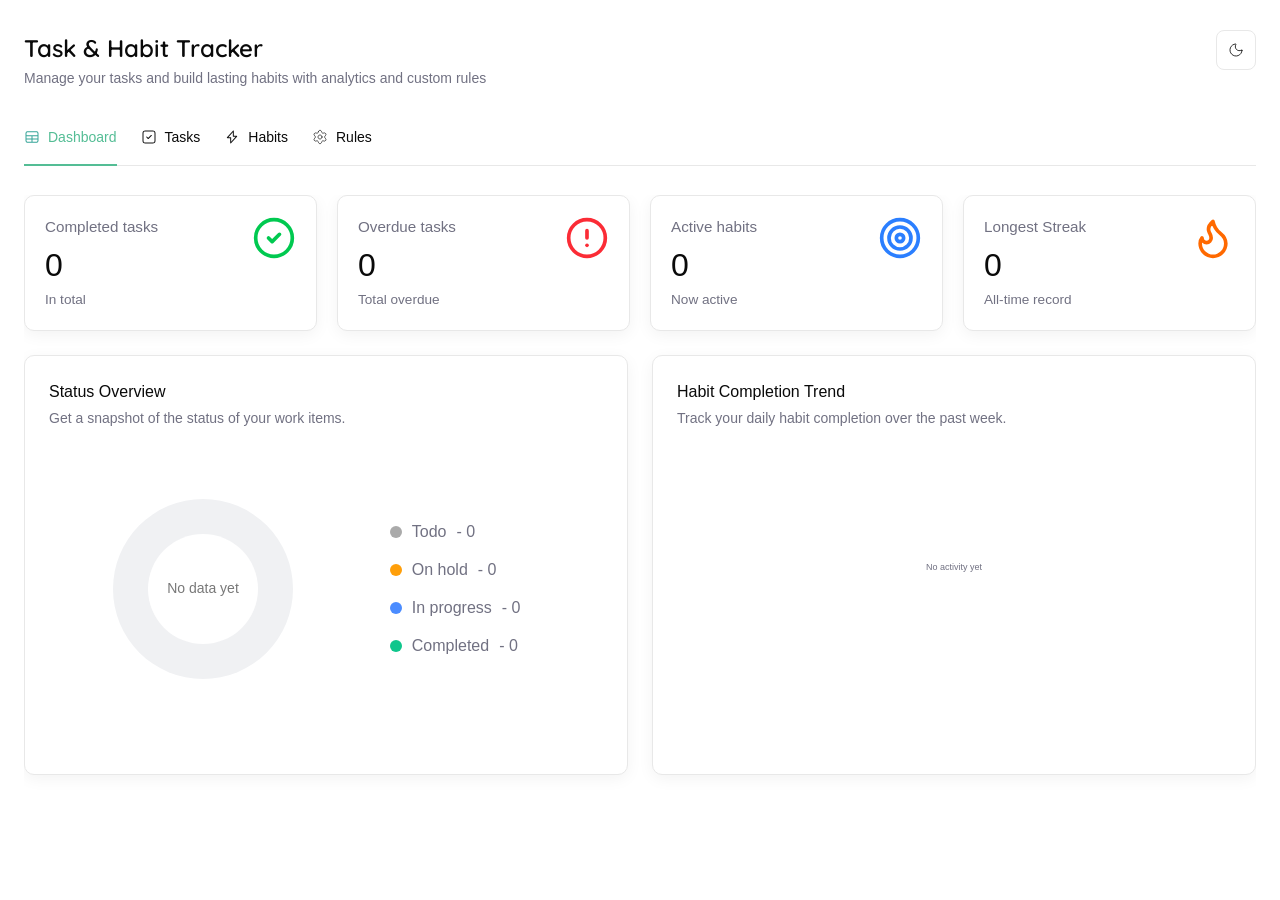
==== commit 07423221: "Updated code" ====
--- a/home.html
+++ b/home.html
@@ -10,12 +10,99 @@
 <link href="https://fonts.googleapis.com/css2?family=Lora:ital,wght@0,400..700;1,400..700&family=Manrope:wght@200..800&family=Quicksand:wght@300..700&display=swap" rel="stylesheet">
 <link rel="stylesheet" href="styles.css">
 <style>
-    /* Robust internal scrolling overrides */
-    body.modal-open { overflow: hidden; }
-    .overlay { overflow-y: auto; }
-    .modal { max-height: 85vh; overflow-y: auto; }
-    #ruleConditions { max-height: 200px; overflow-y: auto; padding-right: 4px; margin-bottom: 12px; }
-    .subtask-list { max-height: 150px; overflow-y: auto; padding-right: 4px; }
+    /* Strict No Page Scroll & Internal Container Scrolling */
+    html, body {
+        height: 100vh;
+        overflow: hidden;
+        margin: 0;
+    }
+    .app {
+        height: 100vh;
+        display: flex;
+        flex-direction: column;
+        overflow: hidden;
+    }
+    .page {
+        flex: 1;
+        display: none;
+        flex-direction: column;
+        overflow: hidden;
+    }
+    .page.active {
+        display: flex;
+    }
+    /* Dashboard scrollable on small screens */
+    #dashboard {
+        overflow-y: auto;
+        padding-bottom: 30px;
+    }
+    .task-list, .habit-list, .rules-list {
+        flex: 1;
+        overflow-y: auto;
+        max-height: calc(100vh - 240px);
+        padding-bottom: 40px;
+    }
+    .modal {
+        max-height: 80vh;
+        display: flex;
+        flex-direction: column;
+        overflow-y: auto;
+    }
+    #ruleConditions {
+        max-height: 180px;
+        overflow-y: auto;
+        padding-right: 4px;
+        margin-bottom: 12px;
+    }
+    .subtask-list {
+        max-height: 140px;
+        overflow-y: auto;
+        padding-right: 4px;
+    }
+    /* Toast Smooth Curves & Sizing */
+    .toast-container {
+        position: fixed;
+        bottom: 24px;
+        right: 24px;
+        z-index: 9999;
+        display: flex;
+        flex-direction: column;
+        gap: 10px;
+        pointer-events: none;
+    }
+    .toast {
+        pointer-events: auto;
+        border-radius: 14px;
+        box-shadow: 0 10px 30px rgba(0, 0, 0, 0.2);
+        max-width: 380px;
+        padding: 14px 18px;
+    }
+    /* Subtask Checkbox Green Fill & White Tick */
+    .subtask input[type="checkbox"] {
+        accent-color: #0fc68c;
+        width: 16px;
+        height: 16px;
+        cursor: pointer;
+    }
+    .subtask input[type="checkbox"]:checked {
+        background-color: #0fc68c;
+    }
+    /* Slower Toggle Switch Transition */
+    .switch span, .switch span::before {
+        transition: all 0.4s cubic-bezier(0.4, 0, 0.2, 1);
+    }
+    /* Inline subtask edit input */
+    .subtask-inline-edit {
+        flex: 1;
+        padding: 4px 8px;
+        border: 1px solid var(--border, #ccc);
+        border-radius: 4px;
+        font-size: 14px;
+        outline: none;
+        background: var(--bg, #fff);
+        color: var(--text, #000);
+    }
+    
 </style>
 </head>
 
@@ -124,8 +211,8 @@
                 <div class="chart-title">Habit Completion Trend</div>
                 <div class="chart-subtitle">Track your daily habit completion over the past week.</div>
 
-                <div class="line-chart" style="width: 100%; height: 300px; position: relative; margin-top: 20px;">
-                    <canvas id="habitCanvas" width="640" height="260" style="width: 100%; height: 100%; display: block;"></canvas>
+                <div class="line-chart" style="width: 100%; height: 260px; position: relative; margin-top: 10px;">
+                    <canvas id="habitCanvas" width="640" height="240" style="width: 100%; height: 100%; display: block;"></canvas>
                     <div class="chart-tooltip" id="chartTooltip"></div>
                     <div class="chart-empty-state" id="chartEmptyState" style="display:none; position:absolute; inset:0; place-items:center; color:var(--muted);">No activity yet</div>
                 </div>
@@ -168,7 +255,7 @@
             </div>
         </section>
 
-        <section>
+        <section style="display:flex; flex-direction:column; flex:1; overflow:hidden;">
             <div class="tasks-heading">
                 <h2>Tasks</h2>
                 <div class="task-actions">
@@ -469,42 +556,10 @@
     </div>
 </div>
 
-<!-- EDIT SUBTASK MODAL -->
-<div class="overlay" id="editSubtaskModal">
-    <div class="modal" style="max-width: 400px;">
-        <div class="modal-header">
-            <div>
-                <div class="modal-title">Edit subtask</div>
-                <div class="modal-subtitle">Update your subtask title.</div>
-            </div>
-            <button class="close" id="closeEditSubtask">X</button>
-        </div>
-        <form id="editSubtaskForm">
-            <div class="floating-group">
-                <input class="floating-input" id="editSubtaskInput" placeholder=" " required>
-                <label class="floating-label" for="editSubtaskInput">Subtask title <span class="required">*</span></label>
-            </div>
-            <div class="modal-actions">
-                <button type="button" class="cancel" id="cancelEditSubtask">Cancel</button>
-                <button type="submit" class="submit">Save</button>
-            </div>
-        </form>
-    </div>
-</div>
-
 <!-- TOAST -->
 <div class="toast-container" id="toastContainer"></div>
 
 <script>
-    function escapeHTML(value) {
-    if (!value) return "";
-    return String(value)
-        .replaceAll("&", "&amp;")
-        .replaceAll("<", "&lt;")
-        .replaceAll(">", "&gt;")
-        .replaceAll('"', "&quot;")
-        .replaceAll("'", "&#039;");
-}
 /* =========================================
    ICONS
 ========================================= */
@@ -568,7 +623,6 @@
 let deletingTarget = null;
 let editingHabitId = null;
 let editingRuleId = null;
-let editingSubtaskTarget = null;
 
 function saveTasks() { localStorage.setItem("taskHabitTasks", JSON.stringify(tasks)); }
 function saveHabits() { localStorage.setItem("taskHabitHabits", JSON.stringify(habits)); }
@@ -666,7 +720,7 @@
 }
 
 function matchingRule(section, item, action) {
-    return rules.find(rule => rule.enabled && rule.section === section && rule.action === action && ruleMatches(rule, item));
+    return rules.slice().reverse().find(rule => rule.enabled && rule.section === section && rule.action === action && ruleMatches(rule, item));
 }
 
 /* =========================================
@@ -745,6 +799,7 @@
 
 function createTaskHTML(task, index) {
     const highlightRule = matchingRule("task", task, "highlight");
+    const badgeRule = matchingRule("task", task, "badge");
     const priorityText = task.priority ? (task.priority.charAt(0).toUpperCase() + task.priority.slice(1)) : "None";
     const date = task.dueDate ? new Date(task.dueDate).toLocaleDateString("en-GB") : "No Date";
     const moveUpDisabled = index === 0 ? "disabled" : "";
@@ -770,11 +825,12 @@
 </svg>
   ${priorityText}</span>
                         <span class="calendar"><img class="asset-icon" src="./Assests/calendar.svg" alt="">${date}</span>
+                        ${badgeRule ? `<span class="rule-badge ${badgeRule.color}">${escapeHTML(badgeRule.name)}</span>` : ""}
                     </div>
                 </div>
                 <div class="task-controls">
-                    <button class="move-task move-task-up" title="Move up" aria-label="Move task up" ${moveUpDisabled}>${icons.up}</button>
-                    <button class="move-task move-task-down" title="Move down" aria-label="Move task down" ${moveDownDisabled}>${icons.down}</button>
+                    <button class="move-task move-task-up taskup" title="Move up" aria-label="Move task up" ${moveUpDisabled}>${icons.up}</button>
+                    <button class="move-task move-task-down taskup" title="Move down" aria-label="Move task down" ${moveDownDisabled}>${icons.down}</button>
                     <button class="icon-button edit-task" title="Edit">${icons.edit}</button>
                     <button class="icon-button delete delete-task" title="Delete">${icons.trash}</button>
                 </div>
@@ -800,31 +856,29 @@
                     <button class="subtask-add" data-add-subtask="${task.id}">${icons.plus}</button>
                 </div>
                 <div class="subtask-list">
-                    ${(task.subtasks || []).map((sub, subIndex) => `
+                    ${(task.subtasks || []).map((sub, subIndex) => {
+                        const subUpDisabled = subIndex === 0 ? "disabled" : "";
+                        const subDownDisabled = subIndex === (task.subtasks.length - 1) ? "disabled" : "";
+                        return `
                         <div class="subtask-row" data-subtask-index="${subIndex}">
                             <label class="subtask">
                                 <input type="checkbox" ${sub.completed ? "checked" : ""} data-toggle-subtask="${subIndex}">
                                 <span class="subtask-text">${escapeHTML(sub.title)}</span>
                             </label>
                             <div class="subtask-actions">
+                                <button class="move-task move-subtask-up taskup" data-sub-up="${subIndex}" title="Move up" ${subUpDisabled}>${icons.up}</button>
+                                <button class="move-task move-subtask-down taskup" data-sub-down="${subIndex}" title="Move down" ${subDownDisabled}>${icons.down}</button>
                                 <button class="icon-button subtask-edit" data-edit-subtask="${subIndex}" title="Edit subtask">${icons.edit}</button>
                                 <button class="icon-button delete subtask-delete" data-delete-subtask="${subIndex}" title="Delete subtask">${icons.trash}</button>
                             </div>
-                        </div>
-                    `).join("")}
+                        </div>`;
+                    }).join("")}
                 </div>
             </div>
         </article>`;
 }
 
 function attachTaskEvents() {
-    document.querySelectorAll(".expand-task").forEach(button => {
-        button.addEventListener("click", e => {
-            e.stopPropagation();
-            button.closest(".task-card").classList.toggle("expanded");
-        });
-    });
-
     document.querySelectorAll(".edit-task").forEach(button => {
         button.addEventListener("click", e => {
             e.stopPropagation();
@@ -842,11 +896,23 @@
     });
 
     document.querySelectorAll(".move-task").forEach(button => {
+        if (button.classList.contains("move-subtask-up") || button.classList.contains("move-subtask-down")) return;
         button.addEventListener("click", e => {
             e.stopPropagation();
             const taskId = Number(button.closest(".task-card").dataset.id);
             const direction = button.classList.contains("move-task-up") ? "up" : "down";
             moveTask(taskId, direction);
+        });
+    });
+
+    document.querySelectorAll(".move-subtask-up, .move-subtask-down").forEach(button => {
+        button.addEventListener("click", e => {
+            e.stopPropagation();
+            const card = button.closest(".task-card");
+            const taskId = Number(card.dataset.id);
+            const subIndex = Number(button.dataset.subUp ?? button.dataset.subDown);
+            const direction = button.classList.contains("move-subtask-up") ? "up" : "down";
+            moveSubtask(taskId, subIndex, direction);
         });
     });
 
@@ -905,7 +971,43 @@
             const card = button.closest(".task-card");
             const id = Number(card.dataset.id);
             const index = Number(button.dataset.editSubtask);
-            openEditSubtaskModal(id, index);
+            const task = tasks.find(t => t.id === id);
+            if (!task || !task.subtasks[index]) return;
+
+            const row = button.closest(".subtask-row");
+            const textSpan = row.querySelector(".subtask-text");
+            const currentTitle = task.subtasks[index].title;
+
+            const input = document.createElement("input");
+            input.type = "text";
+            input.className = "subtask-inline-edit";
+            input.value = currentTitle;
+            textSpan.replaceWith(input);
+            input.focus();
+            input.setSelectionRange(input.value.length, input.value.length);
+
+            const saveInline = () => {
+                const newTitle = input.value.trim();
+                if (newTitle) {
+                    task.subtasks[index].title = newTitle;
+                    saveTasks();
+                }
+                renderTasks();
+                const activeCard = document.querySelector(`.task-card[data-id="${id}"]`);
+                if (activeCard) activeCard.classList.add("expanded");
+            };
+
+            input.addEventListener("blur", saveInline);
+            input.addEventListener("keydown", ev => {
+                if (ev.key === "Enter") {
+                    ev.preventDefault();
+                    saveInline();
+                } else if (ev.key === "Escape") {
+                    renderTasks();
+                    const activeCard = document.querySelector(`.task-card[data-id="${id}"]`);
+                    if (activeCard) activeCard.classList.add("expanded");
+                }
+            });
         });
     });
 
@@ -952,6 +1054,20 @@
     updateDashboard();
 }
 
+function moveSubtask(taskId, subIndex, direction) {
+    const task = tasks.find(t => t.id === taskId);
+    if (!task || !task.subtasks) return;
+    const nextIndex = direction === "up" ? subIndex - 1 : subIndex + 1;
+    if (nextIndex < 0 || nextIndex >= task.subtasks.length) return;
+
+    const [movedSub] = task.subtasks.splice(subIndex, 1);
+    task.subtasks.splice(nextIndex, 0, movedSub);
+    saveTasks();
+    renderTasks();
+    const activeCard = document.querySelector(`.task-card[data-id="${taskId}"]`);
+    if (activeCard) activeCard.classList.add("expanded");
+}
+
 function enableDragDrop() {
     const cards = document.querySelectorAll(".task-card");
     let draggedId = null;
@@ -1020,7 +1136,6 @@
     taskForm.reset();
     clearErrors();
     taskModal.classList.add("show");
-    document.body.classList.add("modal-open");
     setTimeout(() => taskTitle.focus(), 50);
 }
 
@@ -1037,16 +1152,13 @@
     taskStatus.value = task.status || "todo";
     clearErrors();
     taskModal.classList.add("show");
-    document.body.classList.add("modal-open");
 }
 
 closeModal.addEventListener("click", closeTaskModal);
 cancelModal.addEventListener("click", closeTaskModal);
-taskModal.addEventListener("click", e => { if (e.target === taskModal) closeTaskModal(); });
 
 function closeTaskModal() {
     taskModal.classList.remove("show");
-    document.body.classList.remove("modal-open");
     editingId = null;
 }
 
@@ -1104,54 +1216,6 @@
 }
 
 /* =========================================
-   EDIT SUBTASK MODAL HANDLING
-========================================= */
-function openEditSubtaskModal(taskId, subIndex) {
-    const task = tasks.find(t => t.id === taskId);
-    if (!task || !task.subtasks[subIndex]) return;
-
-    editingSubtaskTarget = { taskId, subIndex };
-    const input = document.getElementById("editSubtaskInput");
-    input.value = task.subtasks[subIndex].title;
-
-    document.getElementById("editSubtaskModal").classList.add("show");
-    document.body.classList.add("modal-open");
-    setTimeout(() => input.focus(), 50);
-}
-
-function closeEditSubtaskModal() {
-    document.getElementById("editSubtaskModal").classList.remove("show");
-    document.body.classList.remove("modal-open");
-    editingSubtaskTarget = null;
-}
-
-document.getElementById("closeEditSubtask").addEventListener("click", closeEditSubtaskModal);
-document.getElementById("cancelEditSubtask").addEventListener("click", closeEditSubtaskModal);
-document.getElementById("editSubtaskModal").addEventListener("click", e => {
-    if (e.target === document.getElementById("editSubtaskModal")) closeEditSubtaskModal();
-});
-
-document.getElementById("editSubtaskForm").addEventListener("submit", e => {
-    e.preventDefault();
-    if (!editingSubtaskTarget) return;
-
-    const { taskId, subIndex } = editingSubtaskTarget;
-    const task = tasks.find(t => t.id === taskId);
-    const newTitle = document.getElementById("editSubtaskInput").value.trim();
-
-    if (task && task.subtasks[subIndex] && newTitle) {
-        task.subtasks[subIndex].title = newTitle;
-        saveTasks();
-        renderTasks();
-        const activeCard = document.querySelector(`.task-card[data-id="${taskId}"]`);
-        if (activeCard) activeCard.classList.add("expanded");
-        showToast("Subtask updated successfully!");
-    }
-
-    closeEditSubtaskModal();
-});
-
-/* =========================================
    GENERIC DELETE MODAL
 ========================================= */
 function openGenericDeleteModal(type, id) {
@@ -1170,12 +1234,10 @@
 
     deleteText.textContent = `Are you sure you want to delete ${name}?`;
     deleteModal.classList.add("show");
-    document.body.classList.add("modal-open");
 }
 
 function closeDeleteModal() {
     deleteModal.classList.remove("show");
-    document.body.classList.remove("modal-open");
     deletingTarget = null;
 }
 
@@ -1340,7 +1402,7 @@
     const paddingLeft = 65;
     const paddingRight = 40;
     const paddingTop = 20;
-    const paddingBottom = 45;
+    const paddingBottom = 40;
     
     const chartWidth = canvas.width - paddingLeft - paddingRight;
     const chartHeight = canvas.height - paddingTop - paddingBottom;
@@ -1393,7 +1455,7 @@
         ctx.font = "12px Quicksand, sans-serif";
         ctx.textAlign = "center";
         ctx.textBaseline = "top";
-        ctx.fillText(day.weekday, x, paddingTop + chartHeight + 12);
+        ctx.fillText(day.weekday, x, paddingTop + chartHeight + 10);
     });
 
     ctx.strokeStyle = axisColor;
@@ -1622,12 +1684,10 @@
     document.getElementById("habitWeeklyDayGroup").classList.toggle("hidden", document.getElementById("habitFrequency").value !== "weekly");
     document.getElementById("habitDaysGroup").classList.toggle("hidden", document.getElementById("habitFrequency").value !== "custom");
     document.getElementById("habitModal").classList.add("show");
-    document.body.classList.add("modal-open");
 }
 
 function closeHabitEditor() {
     document.getElementById("habitModal").classList.remove("show");
-    document.body.classList.remove("modal-open");
     editingHabitId = null;
     clearErrors();
 }
@@ -1694,12 +1754,6 @@
     }));
 }
 
-function ruleSummary(rule) {
-    const names = Object.fromEntries(conditionFieldOptions(rule.section).map(([key, label]) => [key, label]));
-    const parts = (rule.conditions || []).map(condition => `${names[condition.field] || condition.field} ${condition.operator} ${condition.value}`);
-    return `${rule.section === "task" ? "Task" : "Habit"} · ${parts.join(` ${rule.logic || "AND"} `)} · ${rule.action === "badge" ? "Show badge" : "Highlight"} ${rule.color}`;
-}
-
 function renderRules() {
     const list = document.getElementById("rulesList");
     if (!list) return;
@@ -1715,8 +1769,7 @@
         <article class="rule-row">
             <div class="rule-row-content">
                 <div class="rule-name-line"><h3>${escapeHTML(rule.name)}</h3><span class="rule-section-tag ${rule.section}">${rule.section === "task" ? "Task" : "Habit"}</span></div>
-                <p>${escapeHTML(rule.description || ruleSummary(rule))}</p>
-                <small>${escapeHTML(ruleSummary(rule))}</small>
+                <p>${escapeHTML(rule.description || "")}</p>
             </div>
             <div class="rule-row-actions">
                 <button class="icon-button rule-edit" data-edit-rule="${rule.id}" title="Edit rule">${icons.edit}</button>
@@ -1755,12 +1808,10 @@
     document.getElementById("ruleColor").value = rule?.color || "red";
     renderConditionRows(rule?.conditions || []);
     document.getElementById("ruleModal").classList.add("show");
-    document.body.classList.add("modal-open");
 }
 
 function closeRuleEditor() {
     document.getElementById("ruleModal").classList.remove("show");
-    document.body.classList.remove("modal-open");
     editingRuleId = null;
     clearErrors();
 }
@@ -1770,8 +1821,6 @@
 ========================================= */
 function showToast(message, error = false) {
     let container = document.getElementById("toastContainer");
-    
-    // Fallback: If container is somehow missing, create it dynamically
     if (!container) {
         container = document.createElement("div");
         container.id = "toastContainer";
@@ -1781,20 +1830,12 @@
 
     const toast = document.createElement("div");
     toast.className = "toast" + (error ? " error" : "");
-    
-    // Safely check icon types
-    const iconHTML = error 
-        ? (icons.alert || `<svg width="20" height="20" viewBox="0 0 24 24" fill="none" stroke="currentColor" stroke-width="2"><path d="M12 9v2m0 4h.01m-6.938 4h13.856c1.54 0 2.502-1.667 1.732-3L13.732 4c-.77-1.333-2.694-1.333-3.464 0L3.34 18c-.77 1.333.192 3 1.732 3z"/></svg>`)
-        : `<img class="asset-icon" src="./Assests/tick.svg" alt="" aria-hidden="true">`;
-
-    const closeSVG = icons.close || `<svg width="16" height="16" viewBox="0 0 24 24" fill="none" stroke="currentColor" stroke-width="2"><path d="M18 6L6 18M6 6l12 12"/></svg>`;
-
     toast.innerHTML = `
         <div class="toast-icon-side">
-            ${iconHTML}
+            ${error ? icons.alert : assetIcon("tick")}
         </div>
-        <div class="toast-content">${typeof escapeHTML === 'function' ? escapeHTML(message) : message}</div>
-        <button class="toast-close" aria-label="Close toast">${closeSVG}</button>`;
+        <div class="toast-content">${escapeHTML(message)}</div>
+        <button class="toast-close" aria-label="Close toast">${icons.close}</button>`;
 
     container.appendChild(toast);
 
@@ -1810,6 +1851,17 @@
         }
     }, 4000);
 }
+
+function escapeHTML(value) {
+    if (!value) return "";
+    return String(value)
+        .replaceAll("&", "&amp;")
+        .replaceAll("<", "&lt;")
+        .replaceAll(">", "&gt;")
+        .replaceAll('"', "&quot;")
+        .replaceAll("'", "&#039;");
+}
+
 /* =========================================
    INITIALIZATION & HANDLERS
 ========================================= */
@@ -1828,9 +1880,6 @@
     document.getElementById("habitDaysGroup").classList.toggle("hidden", event.target.value !== "custom");
 });
 document.querySelectorAll("[data-close-habit]").forEach(button => button.addEventListener("click", closeHabitEditor));
-document.getElementById("habitModal").addEventListener("click", event => {
-    if (event.target === document.getElementById("habitModal")) closeHabitEditor();
-});
 
 document.getElementById("habitForm").addEventListener("submit", event => {
     event.preventDefault();
@@ -1880,9 +1929,6 @@
 document.getElementById("ruleSearch").addEventListener("input", renderRules);
 document.getElementById("addRuleButton").addEventListener("click", () => openRuleEditor());
 document.querySelectorAll("[data-close-rule]").forEach(button => button.addEventListener("click", closeRuleEditor));
-document.getElementById("ruleModal").addEventListener("click", event => {
-    if (event.target === document.getElementById("ruleModal")) closeRuleEditor();
-});
 document.getElementById("ruleTarget").addEventListener("change", () => renderConditionRows());
 document.getElementById("addConditionButton").addEventListener("click", () => {
     const current = readRuleConditions();
@@ -1943,7 +1989,6 @@
         closeRuleEditor();
         closeTaskModal();
         closeDeleteModal();
-        closeEditSubtaskModal();
     }
 });
 
--- a/styles.css
+++ b/styles.css
@@ -75,6 +75,9 @@
     gap:2px;
     background-color:#262626;
     border-radius: 7px;
+}
+body.dark .taskup{
+    filter:brightness(0)invert(1);
 }
 
 
@@ -794,7 +797,7 @@
 }
 
 .task-card.drag-over {
-    border-color: var(--green);
+    border-top:6px solid var(--green);
     box-shadow: 0 0 0 1px var(--green);
 }
 
@@ -1581,7 +1584,7 @@
 .habit-complete-button:disabled { opacity: .45; cursor: default; border: 1px solid var(--muted);color:var(--muted)
  }
 
-.habit-frequency-tag, .streak-chip, .rule-badge {
+.habit-frequency-tag, .streak-chip {
     padding: 4px 12px;
     border-radius: 20px;
     border:1px solid var(--muted);
@@ -1591,11 +1594,20 @@
     align-items: center;
     gap: 6px;
 }
-.streak-chip ,.rule-badge{ background: var(--red-light); color: rgb(174, 55, 55);border: 1px solid rgb(174, 55, 55);border-radius:20px; }
+.streak-chip { background: var(--red-light); color: rgb(174, 55, 55);border: 1px solid rgb(174, 55, 55);border-radius:20px; }
 /* =========================================================
    RULES & AUTOMATION BUILDER
 ========================================================= */
-
+.rule-badge{
+     padding: 4px 12px;
+    border-radius: 20px;
+    border:1px;
+    font-size: 0.85rem;
+    font-weight: 400;
+    display: inline-flex;
+    align-items: center;
+    gap: 6px;
+}
 .rules-list {
     display: flex;
     flex-direction: column;
@@ -1805,4 +1817,4 @@
     max-height: 180px;
     overflow-y: auto;
     padding-right: 4px;
-}+}
